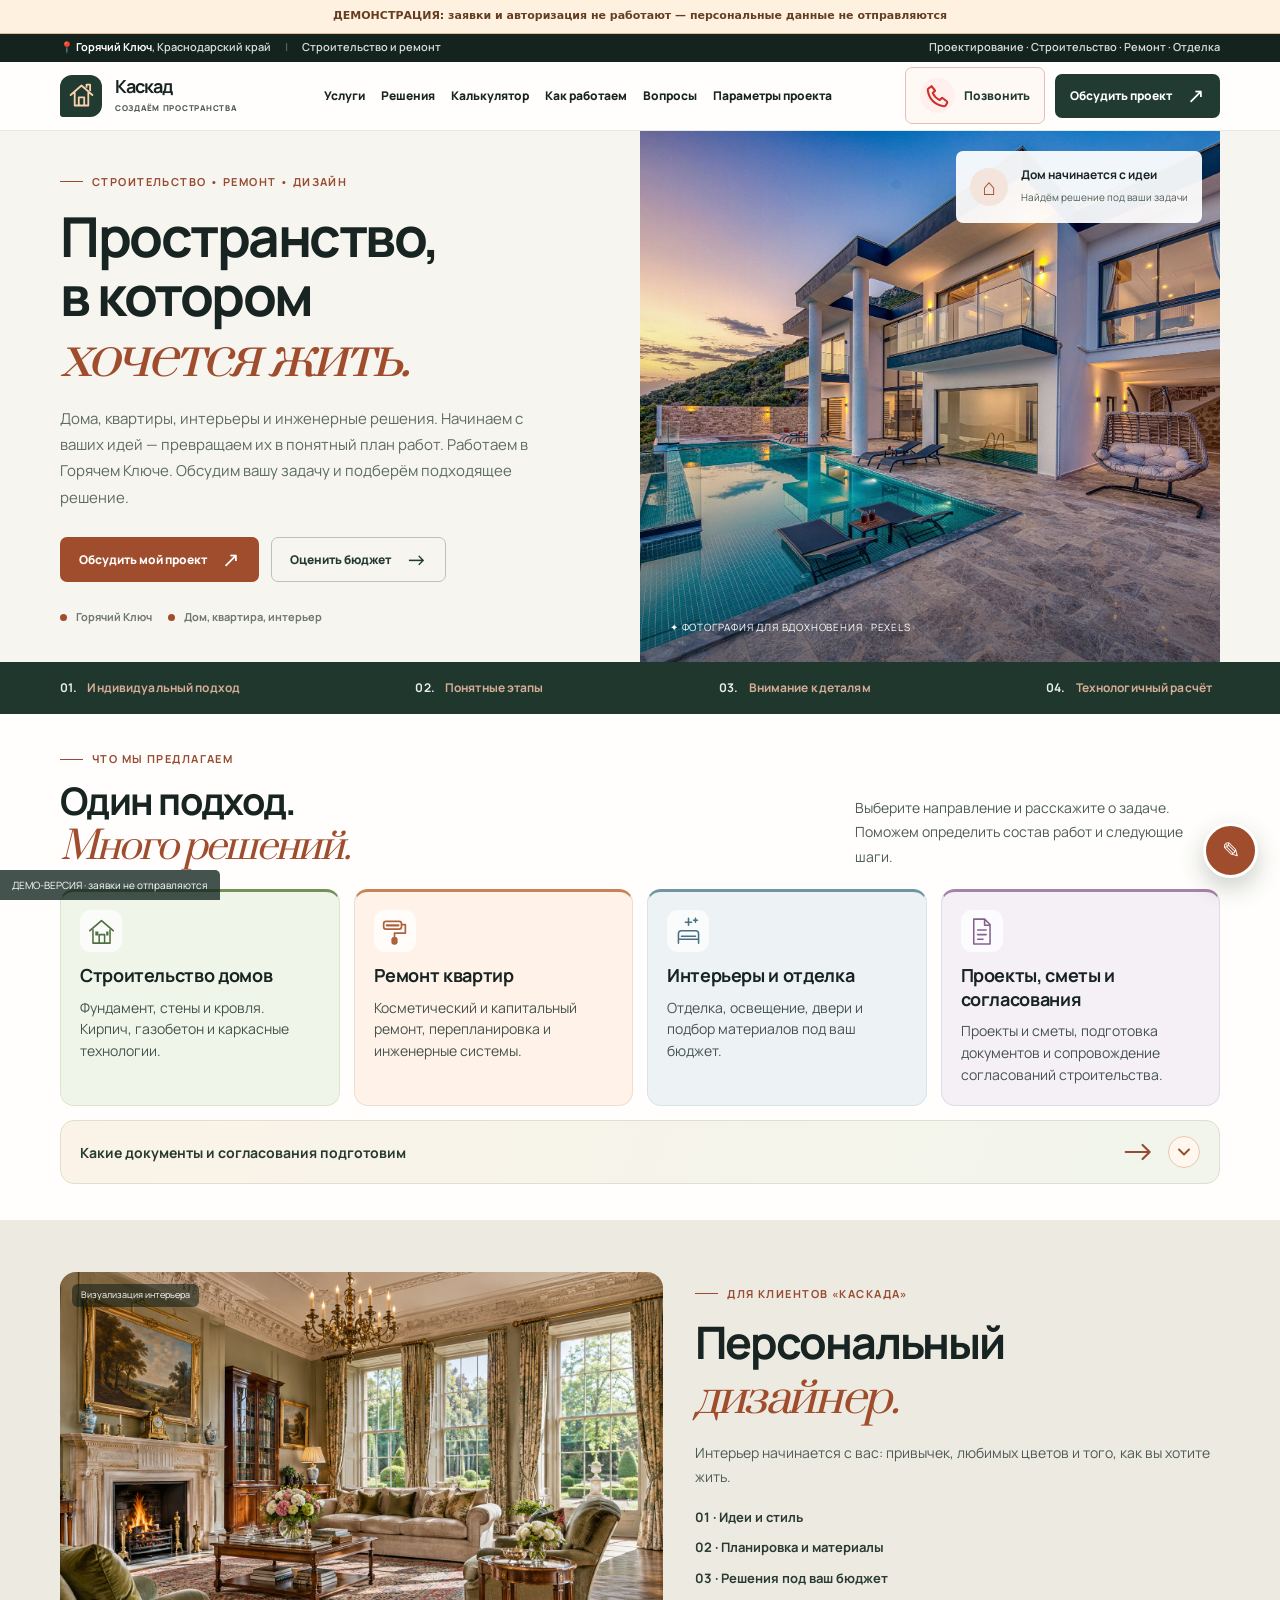
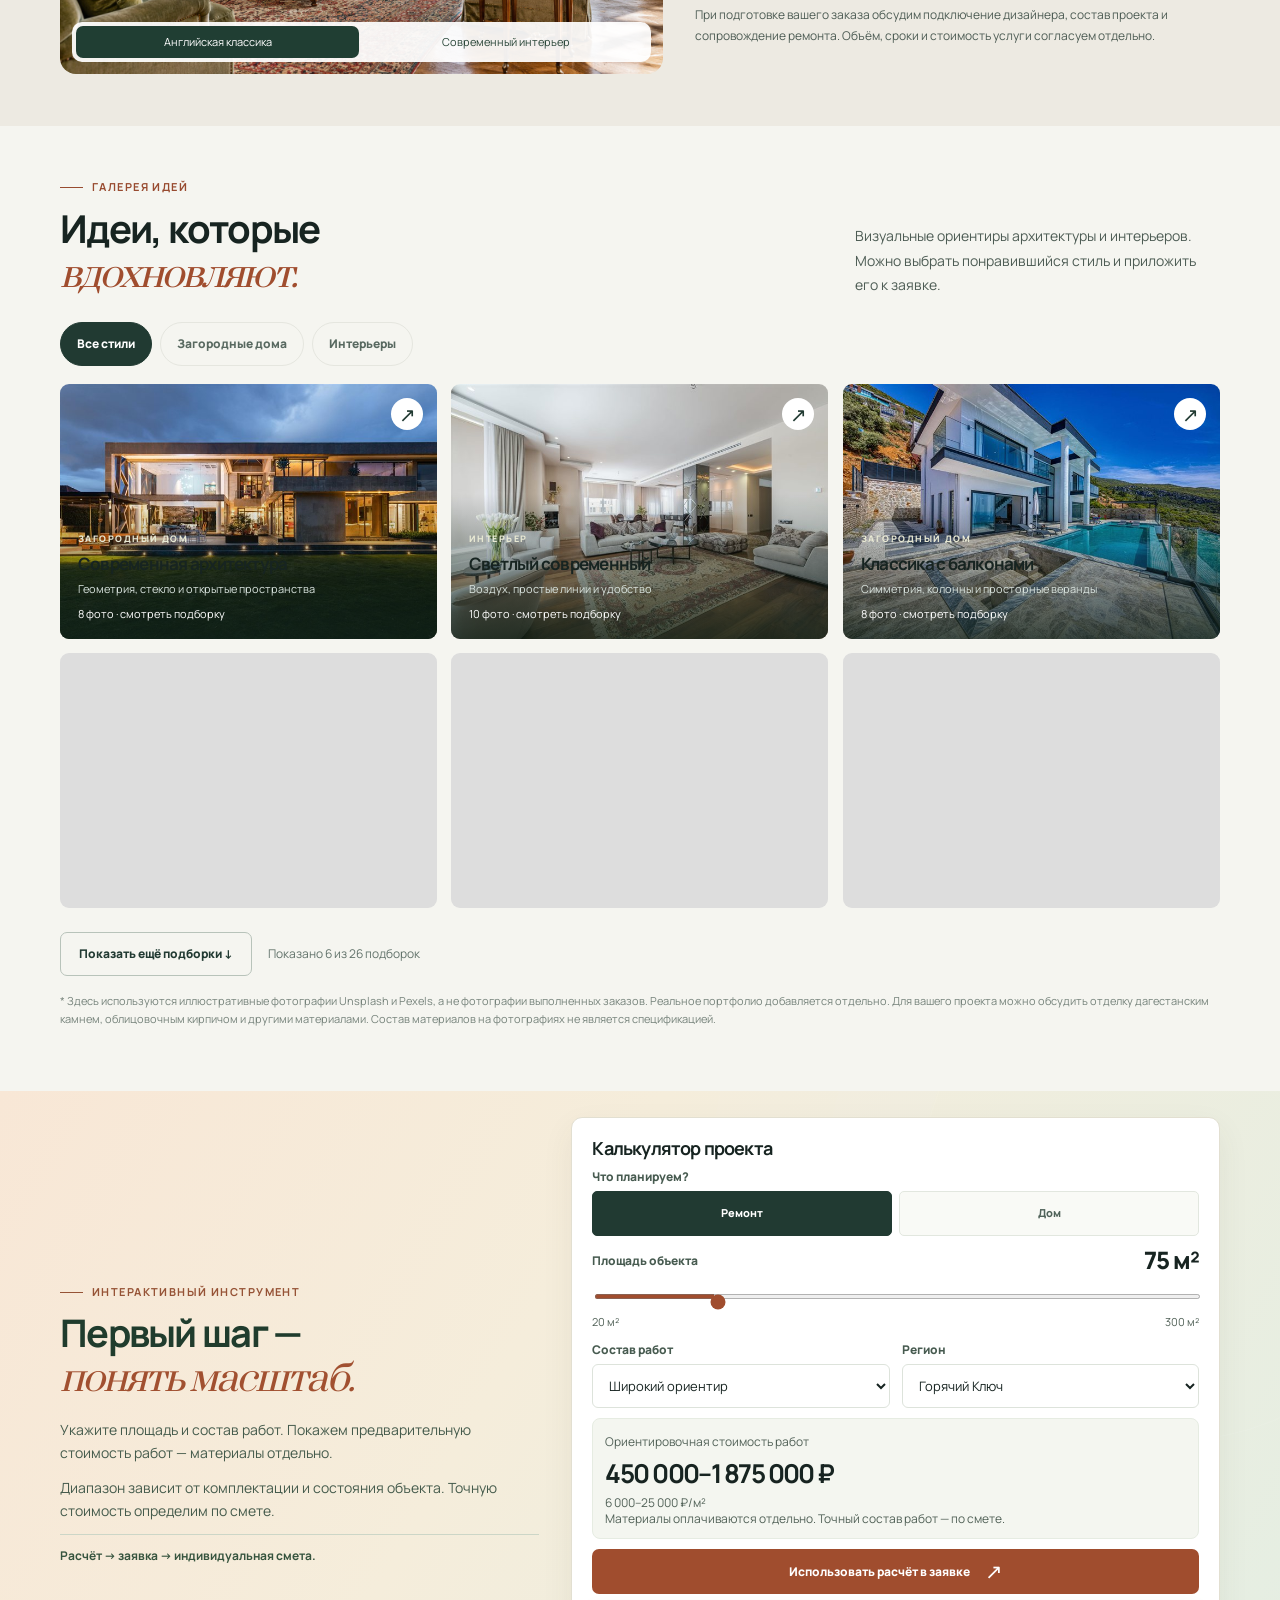
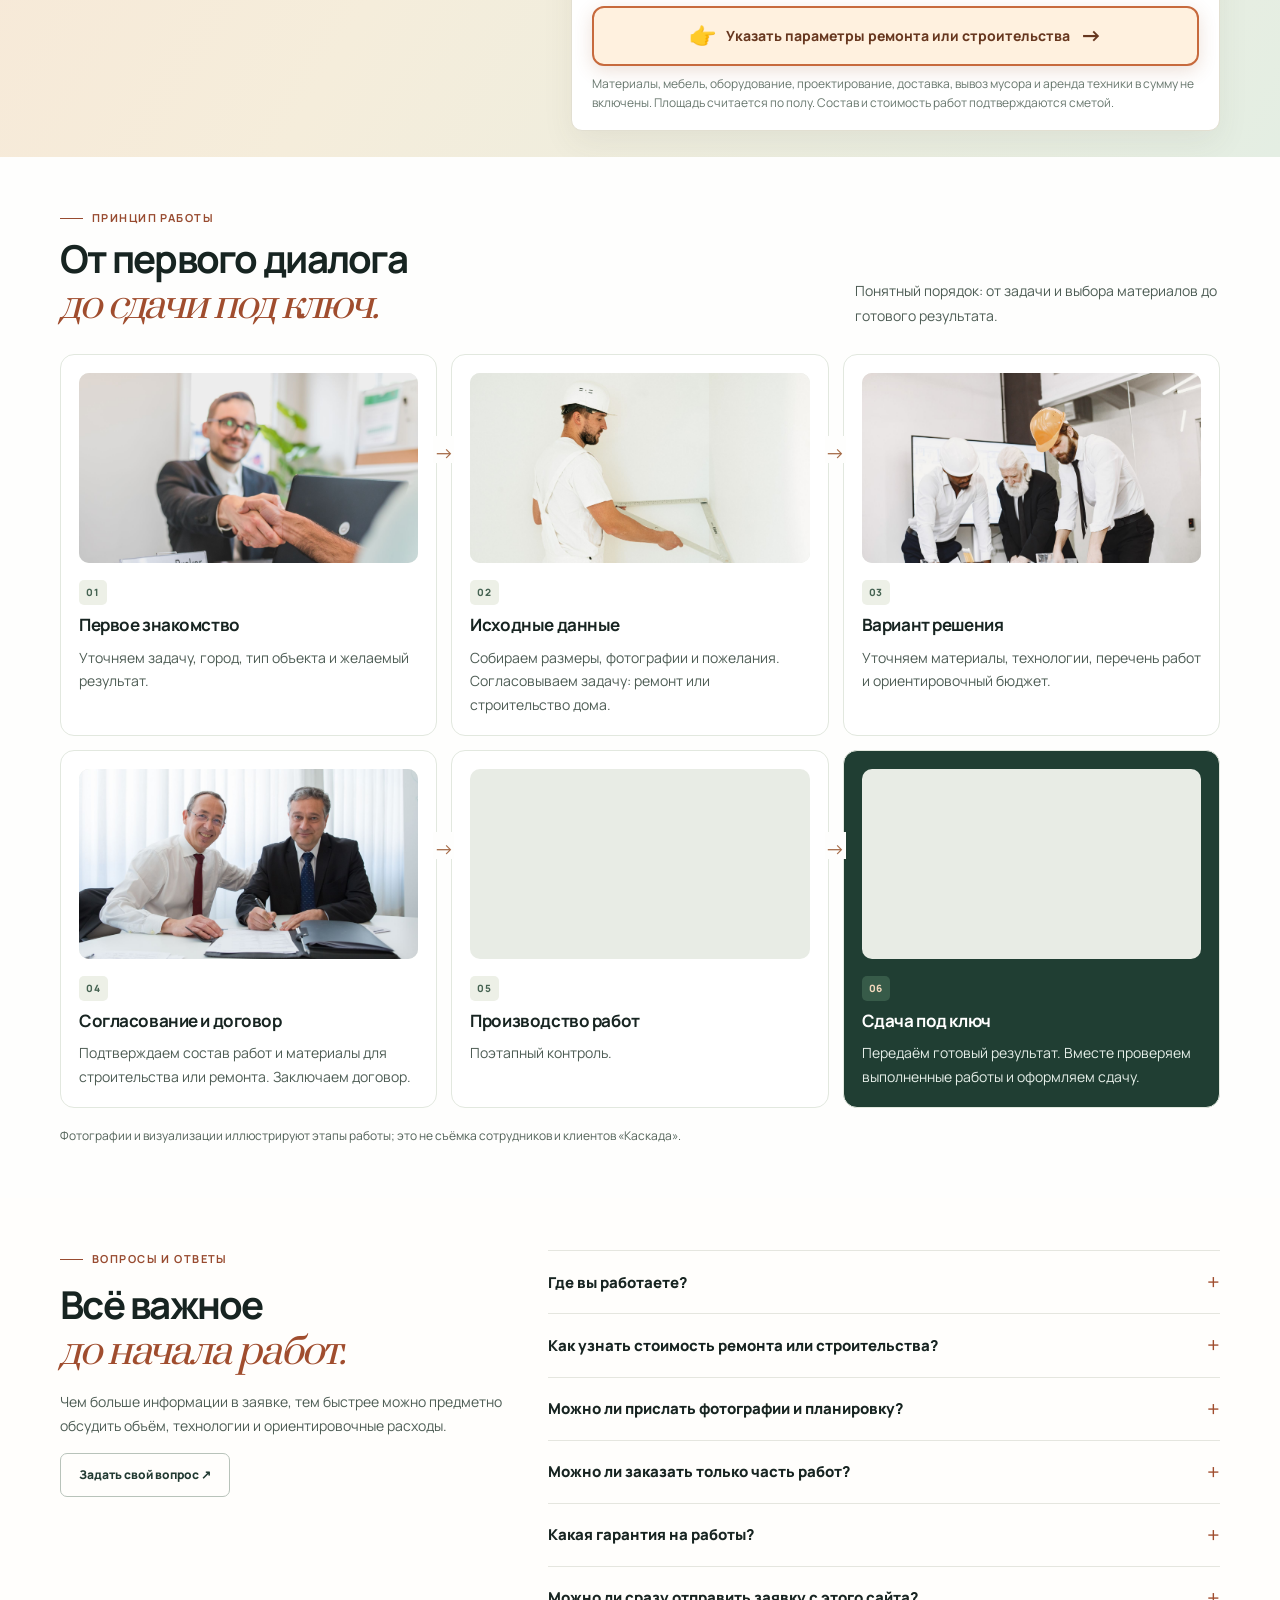
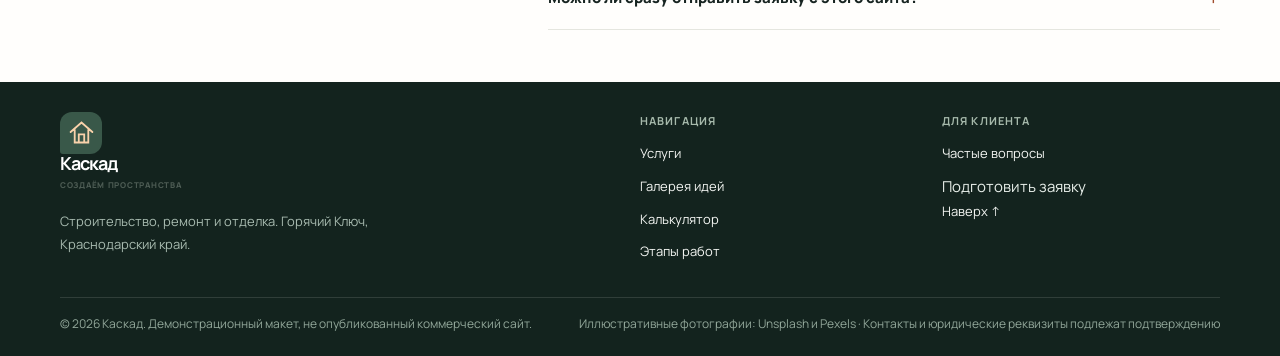
==== index.html @ 08689318 "Create read-only Kaskad mobile preview with original images" ====
<!doctype html>
<html lang="ru">
<head>
  <meta charset="UTF-8">
  <meta name="viewport" content="width=device-width,initial-scale=1,viewport-fit=cover">
  <meta name="theme-color" content="#14201e">
  <meta name="description" content="Каскад — строительство домов, ремонт и отделка. Горячий Ключ, Краснодарский край. Обсудите строительство дома, ремонт квартиры или отделку.">
  <title>Каскад — пространство, в котором хочется жить</title>
  <link rel="preconnect" href="https://fonts.googleapis.com">
  <link rel="preconnect" href="https://fonts.gstatic.com" crossorigin>
  <link media="print" onload="this.media='all'" href="https://fonts.googleapis.com/css2?family=Manrope:wght@400;500;600;700;800&family=Prata&display=swap" rel="stylesheet">
  <style>
  :root{--ink:#172421;--forest:#213a32;--forest2:#152b25;--terra:#cf7851;--terra2:#a9583a;--cream:#f7f5f0;--paper:#fffefc;--muted:#6d7772;--border:#e5e6df;--shadow:0 20px 60px rgba(13,34,27,.09)}
  *,*::before,*::after{box-sizing:border-box}
  html{scroll-behavior:smooth}
  body{margin:0;color:var(--ink);font-family:Manrope,Arial,sans-serif;background:var(--paper);-webkit-font-smoothing:antialiased}
  img{max-width:100%;display:block}a{color:inherit;text-decoration:none}
  button,input,textarea,select{font:inherit}button{cursor:pointer}
  button:focus-visible,a:focus-visible,input:focus-visible,select:focus-visible,textarea:focus-visible{outline:3px solid #e6a27a;outline-offset:3px}
  .container{width:min(1200px,calc(100% - 48px));margin-inline:auto}
  .eyebrow{display:flex;align-items:center;gap:9px;color:var(--terra2);font-size:11px;font-weight:800;letter-spacing:.19em;text-transform:uppercase}
  .eyebrow::before{content:"";width:23px;height:1px;background:currentColor}
  h1,h2,h3,p{margin-top:0}h1,h2,h3{letter-spacing:-.045em}
  h1{font-size:clamp(44px,5.4vw,77px);line-height:1.08;font-weight:700}
  h2{font-size:clamp(34px,3.8vw,54px);line-height:1.16;font-weight:700}
  .serif{font-family:Prata,Georgia,serif;font-weight:400;font-style:italic;color:var(--terra);letter-spacing:-.055em}
  .section{padding:104px 0;scroll-margin-top:88px}.section-head{display:flex;justify-content:space-between;align-items:end;gap:30px;margin-bottom:42px}.section-head h2{max-width:720px;margin:15px 0 0}.section-head p{max-width:365px;color:var(--muted);font-size:14px;line-height:1.85;margin:0}
  .btn{min-height:52px;display:inline-flex;justify-content:center;align-items:center;gap:15px;padding:14px 24px;border-radius:7px;border:1px solid transparent;font-size:13px;font-weight:800;transition:transform .2s,background .2s,box-shadow .2s;white-space:nowrap}
  .btn:hover{transform:translateY(-2px);box-shadow:0 11px 28px #17242118}
  .btn-dark{background:var(--forest);color:white}.btn-dark:hover{background:#305647}
  .btn-light{background:white;color:var(--ink)}.btn-outline{border-color:#b8c3ba;background:transparent;color:var(--forest)}.btn-terra{background:var(--terra);color:#fff}.btn-terra:hover{background:var(--terra2)}
  .btn-arrow{font-size:21px;font-weight:500;line-height:1}
  .topbar{height:36px;background:#14231e;color:#d7ded9;font-size:11px;font-weight:600;display:flex;align-items:center}
  .topbar-inner{display:flex;align-items:center;justify-content:space-between;gap:8px}.topbar b{color:#fff}.topbar .sep{opacity:.35;padding:0 12px}
  .header{position:sticky;top:0;z-index:60;background:rgba(255,254,252,.96);backdrop-filter:blur(18px);border-bottom:1px solid #e8e9e3}
  .nav{height:83px;display:flex;align-items:center;justify-content:space-between;gap:24px}
  .brand{display:flex;align-items:center;gap:13px;min-width:225px}.brand-symbol{width:42px;height:42px;background:var(--forest);border-radius:12px 12px 12px 3px;color:#f9d2ab;display:grid;place-items:center}
  .brand-symbol svg{width:29px;height:29px}.brand b{font-size:18px;letter-spacing:-.06em;display:block;line-height:1}.brand small{display:block;margin-top:6px;color:var(--muted);letter-spacing:.09em;text-transform:uppercase;font-size:8px;font-weight:800}
  .navlinks{display:flex;align-items:center;gap:28px;font-size:12px;font-weight:800}.navlinks a{transition:color .2s}.navlinks a:hover{color:var(--terra)}
  .nav-right{display:flex;gap:10px;align-items:center}.nav-right .btn{min-height:44px;padding:12px 17px}.mobile-toggle{display:none;width:44px;height:44px;border:1px solid var(--border);background:#fff;border-radius:7px;font-size:22px}
  .mobile-menu{display:none;position:absolute;top:100%;left:0;right:0;background:#fff;padding:14px 24px 22px;border-bottom:1px solid var(--border);box-shadow:0 20px 25px #12291d12}.mobile-menu.open{display:grid;gap:0}.mobile-menu a{padding:14px 0;border-bottom:1px solid var(--border);font-weight:700}
  .hero{background:var(--cream);position:relative;overflow:hidden}.hero-inner{display:grid;grid-template-columns:51% 49%;min-height:665px}
  .hero-copy{padding:94px 60px 60px 0;display:flex;flex-direction:column;justify-content:center;position:relative;z-index:1}
  .hero h1{margin:23px 0 25px}.hero p{color:#5c6b63;line-height:1.9;font-size:15px;max-width:490px}.hero-actions{display:flex;gap:12px;margin-top:23px;flex-wrap:wrap}
  .hero-notes{display:flex;align-items:center;gap:21px;margin-top:60px;color:#6e7771;font-size:11px;font-weight:700}.hero-notes span{display:flex;align-items:center;gap:9px}.hero-notes .dot{display:inline-block;background:var(--terra);width:7px;height:7px;border-radius:50%}
  .hero-media{position:relative;min-width:0;margin-right:calc((1200px - min(1200px, 100vw - 48px))/(-2));overflow:hidden}
  .hero-media::after{content:"";position:absolute;inset:0;background:linear-gradient(90deg,rgba(16,33,25,.04),transparent 28%),linear-gradient(0deg,rgba(10,25,20,.38),transparent 40%);pointer-events:none}
  .hero-media img{width:100%;height:100%;object-fit:cover;object-position:center}
  .hero-caption{position:absolute;bottom:27px;left:30px;z-index:2;color:#fff;font-size:10px;letter-spacing:.08em;text-transform:uppercase;display:flex;align-items:center;gap:10px}
  .hero-badge{position:absolute;top:34px;right:30px;z-index:3;background:rgba(255,255,255,.93);padding:19px 21px;border-radius:7px;display:flex;align-items:center;gap:13px;box-shadow:var(--shadow)}
  .hero-badge .icon{width:38px;height:38px;border-radius:50%;background:#f3e5db;display:grid;place-items:center;color:var(--terra);font-size:23px}.hero-badge strong{display:block;font-size:12px}.hero-badge span{font-size:10px;color:var(--muted)}
  .ribbon{background:#20372e;color:#fff}.ribbon .container{display:flex;align-items:center;justify-content:space-between;gap:15px;min-height:81px}.ribbon span{font-size:12px;letter-spacing:.01em;font-weight:700;color:#e8eee8}.ribbon em{color:#d6ad96;font-style:normal;padding:0 18px}
  .services{background:var(--paper)}.filterbar{display:flex;gap:8px;flex-wrap:wrap;margin-bottom:25px}.filter{padding:10px 19px;border:1px solid var(--border);background:transparent;color:#586960;border-radius:50px;font-size:12px;font-weight:800}.filter.active,.filter:hover{background:var(--forest);color:white;border-color:var(--forest)}
  .services-grid{display:grid;grid-template-columns:repeat(3,1fr);gap:17px}.service{padding:28px;background:#f8f8f5;border:1px solid #edf0e9;border-radius:10px;min-height:256px;display:flex;flex-direction:column;transition:background .2s,transform .2s,border-color .2s}
  .service:hover{background:#f0f5ee;border-color:#d7dfd3;transform:translateY(-3px)}.service-icon{font-size:30px;margin-bottom:33px}.service h3{font-size:19px;margin-bottom:11px}.service p{font-size:12px;line-height:1.85;color:#64716a;flex:1;margin:0 0 18px}.service button{align-self:start;background:none;border:none;padding:0;color:var(--terra2);font-size:12px;font-weight:800}.service.hidden{display:none}
  .numbers{display:grid;grid-template-columns:repeat(3,1fr);gap:0;border-top:1px solid var(--border);border-bottom:1px solid var(--border);margin-top:42px}.number{padding:27px 30px;border-right:1px solid var(--border)}.number:first-child{padding-left:0}.number:last-child{border:0}.number b{display:block;font-size:18px;letter-spacing:-.04em;margin-bottom:8px}.number span{font-size:11px;color:var(--muted);line-height:1.6}
  .portfolio{background:#f5f5f0}.portfolio-grid{display:grid;grid-template-columns:1.15fr 1fr 1fr;gap:18px}.project{position:relative;height:325px;overflow:hidden;border-radius:9px;background:#ddd;isolation:isolate;cursor:pointer;border:0;padding:0;text-align:left;color:#fff}.project:first-child{grid-row:span 2;height:auto}.project img{width:100%;height:100%;object-fit:cover;transition:transform .55s}.project:hover img{transform:scale(1.07)}.project::after{content:"";inset:0;position:absolute;background:linear-gradient(0deg,#11231acb,transparent 57%);z-index:1;pointer-events:none}.project-info{position:absolute;bottom:21px;left:23px;right:23px;z-index:2}.project-tag{font-size:9px;text-transform:uppercase;letter-spacing:.16em;color:#e8e9d4;font-weight:800}.project h3{font-size:18px;margin:8px 0 4px}.project p{margin:0;font-size:11px;color:#dae4df}.project-arrow{position:absolute;top:18px;right:18px;z-index:2;width:35px;height:35px;background:#fff;border-radius:50%;color:var(--forest);display:grid;place-items:center;font-size:20px}.portfolio-note{margin-top:23px;color:#76837b;font-size:11px}
  .calculator{background:var(--forest2);color:white;overflow:hidden;position:relative}.calculator::before{content:"";position:absolute;width:510px;height:510px;border:1px solid #ffffff13;border-radius:50%;right:-150px;top:-160px;box-shadow:0 0 0 95px #ffffff04,0 0 0 210px #ffffff04}
  .calculator-grid{display:grid;grid-template-columns:.84fr 1.16fr;gap:70px;position:relative}.calculator h2{margin:17px 0 22px}.calculator .serif{color:#e4ac8c}.calculator-intro{font-size:14px;line-height:1.95;color:#c1d0c7}.calculator-tips{margin-top:35px;border-top:1px solid #ffffff25;padding-top:28px;font-size:12px;color:#bfccc4;line-height:2}.calculator-tips strong{color:white}
  .calc-panel{background:white;color:var(--ink);padding:34px;border-radius:11px;box-shadow:0 25px 65px #0002}.calc-top{display:flex;justify-content:space-between;align-items:center;margin-bottom:25px}.calc-top h3{margin:0;font-size:21px}.tiny{font-size:10px;color:var(--muted)}.field-title{display:block;font-weight:800;font-size:11px;color:#475b50;margin-bottom:10px}.segment{display:grid;grid-template-columns:repeat(3,1fr);gap:7px;margin-bottom:23px}.segment button{min-height:45px;border:1px solid #e2e7df;border-radius:5px;background:#f9faf6;color:#50635a;font-size:11px;font-weight:800}.segment button.active{border-color:var(--forest);background:var(--forest);color:white}
  .range-row{display:flex;justify-content:space-between;align-items:end;margin-bottom:12px}.area-number{font-size:25px;font-weight:800;letter-spacing:-.04em}input[type=range]{width:100%;accent-color:var(--terra);cursor:pointer}input[type=range]::-webkit-slider-runnable-track{height:5px}
  .scale-row{display:flex;justify-content:space-between;color:#9aa39d;font-size:10px;margin-top:6px}
  .form-line{display:grid;grid-template-columns:1fr 1fr;gap:15px;margin:20px 0}.input{width:100%;padding:13px 14px;background:#fff;border:1px solid #dde3db;border-radius:6px;outline:none;color:var(--ink);font-size:12px;min-height:48px}.input:focus{border-color:var(--terra)}
  .calc-result{background:#f4f6f0;border:1px solid #e6ece2;padding:23px;border-radius:8px;margin:20px 0 13px}.calc-result span{color:#607368;font-size:11px}.calc-result strong{display:block;font-size:clamp(21px,2.5vw,30px);margin:7px 0;letter-spacing:-.06em}.calc-result small{font-size:10px;color:#8b978f}.calc-panel .btn{width:100%}
  .calc-disclaimer{color:#8e9a93;line-height:1.65;font-size:10px;margin:12px 0 0}
  .process{background:#fefefd}.steps{display:grid;grid-template-columns:repeat(4,1fr);gap:18px;margin-top:50px}.step{position:relative;padding:27px 23px;background:#f7f8f4;border-top:3px solid #cf7851}.step .idx{font-family:Prata,Georgia,serif;color:#adbbad;font-size:37px}.step h3{font-size:16px;margin:22px 0 13px}.step p{font-size:12px;color:var(--muted);line-height:1.85}.step::after{content:"→";position:absolute;right:18px;top:30px;color:#aeb8ad;font-size:24px}.step:last-child::after{display:none}
  .geography{background:#eaf0e9}.geography-grid{display:grid;grid-template-columns:1fr 1fr;align-items:center;gap:55px}.geography h2{margin:17px 0}.geography p{line-height:1.9;color:#5c6e63;font-size:14px}.geo-feature{margin-top:25px;display:grid;gap:13px}.geo-feature span{display:flex;align-items:center;gap:11px;font-weight:700;font-size:12px}.geo-feature span::before{content:"✓";background:var(--forest);border-radius:50%;width:24px;height:24px;display:grid;place-items:center;color:white;font-size:12px}
  .geo-card{background:#fff;border-radius:12px;padding:35px;box-shadow:0 25px 55px #1a352515}.geo-card .overline{font-size:10px;letter-spacing:.15em;color:var(--terra2);font-weight:800;text-transform:uppercase}.geo-map{height:245px;display:flex;align-items:center;justify-content:center;position:relative;overflow:hidden;background:linear-gradient(130deg,#fafaf6,#f0f3ed);border-radius:8px;margin:22px 0}.geo-map svg{width:90%;height:88%;color:#d1ded2}.geo-map .loc{position:absolute;left:22%;top:57%;background:var(--forest);color:white;border-radius:100px;padding:7px 12px;font-size:10px;font-weight:800;box-shadow:0 7px 15px #0002}.geo-card p{font-size:11px;margin:0;color:#7b8880}
  .faq-grid{display:grid;grid-template-columns:.75fr 1.25fr;gap:80px}.faq h2{margin:15px 0}.faq-intro p{line-height:1.9;font-size:13px;color:var(--muted)}.faqs details{border-bottom:1px solid var(--border);padding:18px 0}.faqs details:first-child{border-top:1px solid var(--border)}.faqs summary{font-weight:800;font-size:14px;list-style:none;cursor:pointer;display:flex;justify-content:space-between;align-items:center;gap:15px}.faqs summary::-webkit-details-marker{display:none}.faqs summary::after{content:"+";font-size:22px;color:var(--terra);font-weight:400}.faqs details[open] summary::after{content:"−"}.faqs details p{font-size:12px;line-height:1.9;color:var(--muted);margin:15px 30px 0 0}
  .contact{background:var(--forest);color:white;position:relative;overflow:hidden}.contact::after{content:"";position:absolute;right:-90px;bottom:-180px;border:1px solid #ffffff18;border-radius:50%;width:530px;height:530px;box-shadow:0 0 0 85px #ffffff07,0 0 0 185px #ffffff04;pointer-events:none}.contact-wrap{display:grid;grid-template-columns:1fr 1fr;gap:70px;align-items:center;position:relative;z-index:1}.contact h2{margin:18px 0 22px}.contact .serif{color:#e4ac8c}.contact p{max-width:460px;color:#bbcec3;line-height:1.9;font-size:14px}.contact-labels{display:flex;flex-wrap:wrap;gap:9px;margin-top:26px}.contact-labels span{border:1px solid #ffffff35;border-radius:40px;padding:9px 13px;font-size:11px;color:#e4ede6}
  .lead-form{background:#fff;color:var(--ink);padding:35px;border-radius:11px;box-shadow:0 25px 70px #0002}.lead-form h3{font-size:23px;margin:0 0 8px}.lead-form>p{font-size:11px;color:var(--muted);margin-bottom:20px}.lead-form .field-title{margin-top:14px}.lead-form textarea{resize:vertical;min-height:80px}.consent{display:flex;align-items:start;gap:9px;color:#7a8880;font-size:10px;line-height:1.6;margin:14px 0}.consent input{margin-top:2px;accent-color:var(--forest)}.lead-form .btn{width:100%}.lead-form .form-note{font-size:10px;color:#89948e;line-height:1.7;margin:13px 0 0}
  .footer{background:#13231e;color:#e7eee9;padding:48px 0 26px}.footer-upper{display:grid;grid-template-columns:2fr 1fr 1fr;gap:30px;align-items:start;margin-bottom:65px}.footer .brand-symbol{background:#395849}.footer .brand b{color:#fff}.footer p{max-width:365px;color:#a8bbb0;font-size:11px;line-height:1.9;margin-top:18px}.footer h4{font-size:11px;color:#a6b9ab;text-transform:uppercase;letter-spacing:.1em;margin:0 0 18px}.footer a{display:block;font-size:12px;margin:0 0 14px;color:#f4f6f3}.footer-bottom{border-top:1px solid #ffffff1f;padding-top:24px;display:flex;justify-content:space-between;gap:20px;font-size:10px;color:#92a79a}
  .modal{position:fixed;inset:0;background:#0e2018b9;z-index:110;display:none;place-items:center;padding:20px;backdrop-filter:blur(4px)}.modal.open{display:grid}.modal-dialog{width:min(560px,100%);max-height:min(92vh,900px);overflow:auto;background:white;border-radius:14px;box-shadow:0 30px 90px #0004;padding:28px;position:relative}.modal-close{position:absolute;right:20px;top:16px;background:#f1f3ee;border:0;border-radius:50%;width:36px;height:36px;font-size:21px}.modal h3{font-size:25px;margin:12px 40px 17px 0}.modal .lead-form{box-shadow:none;padding:0}.modal .lead-form>h3,.modal .lead-form>p{display:none}
  .image-dialog{width:min(900px,100%);max-height:90vh;padding:15px}.image-dialog img{border-radius:9px;width:100%;max-height:66vh;object-fit:cover}.image-dialog h3{margin:15px 6px 5px}.image-dialog p{margin:0 6px 10px;color:var(--muted);font-size:12px}
  .toast{position:fixed;right:22px;bottom:24px;max-width:min(450px,calc(100% - 44px));background:var(--forest);color:white;font-size:12px;padding:17px 21px;border-radius:9px;box-shadow:var(--shadow);z-index:140;transform:translateY(120px);opacity:0;transition:.25s;line-height:1.65}.toast.show{transform:translateY(0);opacity:1}
  .floating{position:fixed;right:22px;bottom:22px;z-index:65;width:55px;height:55px;border-radius:50%;background:var(--terra);color:#fff;border:3px solid #fff;box-shadow:0 10px 25px #1c321f39;font-size:22px;display:grid;place-items:center}.floating:hover{transform:scale(1.06)}
  .preview-banner{position:fixed;left:0;bottom:0;z-index:66;font-size:10px;color:#fff;background:#152820cb;padding:7px 12px;border-top-right-radius:5px;pointer-events:none}
  .hidden{display:none!important}
  @media(max-width:1100px){.navlinks{gap:17px}.hero-copy{padding-right:30px}.hero h1{font-size:58px}.calculator-grid{gap:37px}.portfolio-grid{grid-template-columns:1fr 1fr}.project:first-child{grid-row:auto;height:325px}.footer-upper{grid-template-columns:1.6fr 1fr 1fr}}
  @media(max-width:820px){.topbar{height:auto;min-height:34px}.topbar-inner{justify-content:center;text-align:center}.topbar-inner>span:last-child{display:none}.nav{height:71px}.navlinks{display:none}.nav-right .btn-dark{display:none}.nav-right [data-kaskad-call]{display:inline-flex;min-height:40px;padding:9px 11px;font-size:11px}.mobile-toggle{display:block}.brand{min-width:0}.hero-inner{grid-template-columns:1fr;min-height:0}.hero-copy{padding:65px 0 55px}.hero h1{font-size:clamp(41px,8vw,67px)}.hero-media{height:410px;margin:0 calc((100vw - 100%)/-2)}.hero-notes{margin-top:35px}.ribbon .container{flex-wrap:wrap;justify-content:center;padding-block:22px}.ribbon span{font-size:11px}.services-grid{grid-template-columns:repeat(2,1fr)}.calculator-grid,.geography-grid,.faq-grid,.contact-wrap{grid-template-columns:1fr;gap:35px}.section{padding:76px 0}.section-head{display:block}.section-head p{margin-top:20px}.steps{grid-template-columns:repeat(2,1fr)}.footer-upper{grid-template-columns:1fr 1fr}.footer-upper>div:first-child{grid-column:span 2}.geo-map{height:200px}}
  @media(max-width:550px){.container{width:min(100% - 32px,1200px)}.topbar{font-size:9px}.brand b{font-size:16px}.brand small{font-size:7px}.brand-symbol{width:38px;height:38px}.hero-copy{padding:52px 0 43px}.hero h1{font-size:43px}.hero p{font-size:13px}.hero-notes{display:block;font-size:10px}.hero-notes span{margin:10px 0}.hero-media{height:315px}.hero-badge{right:13px;top:13px;padding:12px}.hero-badge .icon{display:none}.hero-caption{left:18px;bottom:15px}.ribbon span{font-size:10px}.ribbon em{padding:0 4px}.section{padding:60px 0}.section-head{margin-bottom:26px}.section-head h2{font-size:34px}.section-head p{font-size:12px}.services-grid,.portfolio-grid,.steps{grid-template-columns:1fr}.service{min-height:200px;padding:25px}.service-icon{margin-bottom:19px}.project,.project:first-child{height:310px}.numbers{grid-template-columns:1fr}.number{padding:19px 0;border-right:0;border-bottom:1px solid var(--border)}.number:last-child{border:0}.calculator-grid{gap:20px}.calc-panel,.lead-form{padding:23px}.form-line{grid-template-columns:1fr;gap:0}.segment button{font-size:10px;padding:7px 3px}.contact-wrap{gap:25px}.geo-card{padding:23px}.footer-upper{grid-template-columns:1fr;gap:24px}.footer-upper>div:first-child{grid-column:auto}.footer-bottom{display:block;line-height:1.8}.floating{bottom:35px}.preview-banner{max-width:68%;line-height:1.3}}
  @media(prefers-reduced-motion:reduce){*,*::before,*::after{scroll-behavior:auto!important;transition:none!important;animation:none!important}}
  .portfolio-grid{grid-template-columns:repeat(3,minmax(0,1fr))}.project:first-child{grid-row:auto;height:325px}.project{content-visibility:auto;contain-intrinsic-size:300px 325px}.project h3{line-height:1.3}
@media(max-width:820px){.portfolio-grid{grid-template-columns:repeat(2,minmax(0,1fr))}}
@media(max-width:550px){.portfolio-grid{grid-template-columns:1fr}.project,.project:first-child{height:320px}}
.price-basis{padding:16px;margin:0 0 22px;background:#fff1df;border:2px solid #c87b50;border-radius:9px;color:#513323}.price-basis b{font-size:18px;line-height:1.4;display:block}.price-basis span{display:block;margin-top:6px;font-size:12px;line-height:1.6}.designer{background:#edeae2}.designer-wrap{display:grid;grid-template-columns:1fr 1fr;gap:64px;align-items:center}.designer-wrap>img{width:100%;height:510px;object-fit:cover;border-radius:14px}.designer-copy>p{font-size:16px;line-height:1.8;color:#58675e}.designer-points{display:grid;gap:12px;margin:24px 0;font-size:14px;font-weight:700}.designer-note{font-size:13px!important}.steps{grid-template-columns:repeat(5,minmax(0,1fr))}
@media(max-width:1000px){.steps{grid-template-columns:repeat(3,minmax(0,1fr))}.designer-wrap{gap:32px}}
@media(max-width:700px){.designer-wrap{grid-template-columns:1fr}.designer-wrap>img{height:320px}.steps{grid-template-columns:1fr 1fr}.price-basis b{font-size:16px}}
@media(max-width:420px){.steps{grid-template-columns:1fr}}
.steps{grid-template-columns:repeat(3,minmax(0,1fr));gap:20px}.step{background:#fff;border:1px solid #e2e8df;border-radius:14px;padding:26px;position:relative}.step-art{display:flex;width:62px;height:62px;align-items:center;justify-content:center;margin-bottom:24px;border-radius:18px;background:#e9eee4;color:#244738}.step-art svg{width:34px;height:34px}.step:nth-child(2n) .step-art{background:#f4e8da;color:#9f623d}.step:last-child{background:#203e33;color:white}.step:last-child p{color:#e0e9e1}.step:last-child .idx{color:#e5bea0}.step:last-child .step-art{background:#cf9b6e;color:#1e352a}.step .idx{position:absolute;right:24px;top:30px;font-size:15px;letter-spacing:.1em}
@media(max-width:760px){.steps{grid-template-columns:repeat(2,minmax(0,1fr))}}
@media(max-width:480px){.steps{grid-template-columns:1fr}.step{padding:24px}.step-art{margin-bottom:18px}}
.designer-wrap{grid-template-columns:repeat(2,minmax(0,1fr))}.designer-wrap>*{min-width:0}.designer-copy h2{font-size:clamp(32px,4vw,58px);overflow-wrap:anywhere}.designer-wrap>img{max-width:100%}
@media(max-width:700px){.designer-wrap{grid-template-columns:minmax(0,1fr)}.designer-copy h2{font-size:36px}}

/* Compact responsive layout */
.container{width:min(1160px,calc(100% - 48px))}.section{padding:52px 0;scroll-margin-top:76px}.section-head{margin-bottom:24px;gap:24px}.section-head h2{margin-top:10px;font-size:clamp(29px,3vw,42px)}.section-head p{line-height:1.65;font-size:13px}
h2{font-size:clamp(30px,3vw,42px)}.eyebrow{font-size:10px;letter-spacing:.15em}.topbar{height:28px}.nav{height:68px;gap:16px}.brand{min-width:190px}.navlinks{gap:20px}.nav-right .btn{min-height:44px;padding:10px 14px}.btn{min-height:44px;padding:11px 18px;font-size:12px}
.hero-inner{min-height:480px;grid-template-columns:1fr 1fr}.hero-copy{padding:42px 32px 36px 0}.hero h1{font-size:clamp(40px,4.3vw,62px);margin:16px 0 18px}.hero p{font-size:14px;line-height:1.7;margin-bottom:8px}.hero-actions{margin-top:18px}.hero-notes{margin-top:26px;gap:16px}.hero-media{margin-right:0}.hero-badge{padding:14px;right:18px;top:20px}.ribbon .container{min-height:52px}.ribbon em{padding:0 8px}
.services-grid{gap:14px}.service{min-height:210px;padding:22px}.service-icon{font-size:25px;margin-bottom:16px}.service h3{font-size:19px;margin-bottom:8px}.service p{line-height:1.65;margin-bottom:16px}.service button{min-height:36px}
.designer-wrap{gap:36px}.designer-wrap>img{height:340px}.designer-copy h2{font-size:clamp(30px,3.5vw,45px);line-height:1.2;margin:12px 0 14px}.designer-copy>p{font-size:14px;line-height:1.65;margin-bottom:16px}.designer-points{gap:8px;margin:14px 0;font-size:12px}.designer-note{font-size:12px!important}
.portfolio-grid{gap:14px}.project,.project:first-child{height:255px;contain-intrinsic-size:250px 255px}.project-info{bottom:16px;left:18px;right:16px}.project h3{font-size:17px;margin:6px 0}.project p{font-size:11px;line-height:1.5}.project-arrow{width:32px;height:32px;top:14px;right:14px}.filterbar{margin-bottom:18px}.filter{min-height:44px;padding:10px 16px}.portfolio-note{line-height:1.65;margin-top:16px}
.calculator-grid{gap:40px;align-items:center;grid-template-columns:.85fr 1.15fr}.calculator h2{margin:12px 0 18px}.calculator-intro{font-size:13px;line-height:1.75}.calculator-tips{margin-top:18px;padding-top:16px}.calc-panel{padding:24px}.calc-top{margin-bottom:16px;gap:12px}.calc-top h3{font-size:20px}.price-basis{padding:12px;margin-bottom:16px}.price-basis b{font-size:17px}.price-basis span{font-size:11px}.segment{grid-template-columns:1fr 1fr;margin-bottom:18px}.form-line{margin:15px 0}.calc-result{padding:16px;margin:15px 0 12px}.calc-result small{display:block;line-height:1.6}.calc-result strong{font-size:clamp(24px,2.3vw,30px)}.calc-disclaimer{font-size:11px;color:#68776e}
.steps{gap:14px;margin-top:26px}.step{padding:20px}.step-art{width:44px;height:44px;border-radius:12px;margin-bottom:14px}.step-art svg{width:28px;height:28px}.step .idx{top:24px;right:20px;font-size:14px}.step::after{display:none}.step h3{font-size:16px;margin:10px 0 9px}.step p{font-size:12px;line-height:1.65;margin-bottom:0}
.faq-grid{gap:40px;grid-template-columns:.8fr 1.2fr}.faq-intro p{line-height:1.65}.faqs details{padding:14px 0}.faqs summary{min-height:28px;font-size:13px}.faqs details p{line-height:1.7}
.footer{padding:30px 0 22px}.footer-upper{margin-bottom:24px;gap:24px}.footer a{margin-bottom:10px}.footer h4{margin-bottom:12px}.footer-bottom{padding-top:16px;line-height:1.7}.modal-dialog{padding:24px}.modal-close{width:40px;height:40px}.lead-form .input{font-size:14px}.consent{font-size:12px;line-height:1.65}.consent input{width:18px;height:18px;flex:0 0 18px}.form-line>*,.calculator-grid>*,.faq-grid>*,.hero-inner>*,.services-grid>*{min-width:0}.btn{max-width:100%}
@media(max-width:1050px){.navlinks{display:none}.mobile-toggle{display:block}.nav-right .btn-dark{display:none}}
@media(max-width:820px){.container{width:calc(100% - 40px)}.section{padding:40px 0}.section-head p{margin-top:12px;max-width:540px}.hero-inner{min-height:0;grid-template-columns:1fr 1fr}.hero-copy{padding:34px 22px 30px 0}.hero h1{font-size:40px}.hero p{font-size:13px}.hero-media{height:auto;margin:0}.hero-badge{display:none}.hero-notes{flex-wrap:wrap;font-size:10px;gap:10px;margin-top:18px}.ribbon .container{padding:12px 0;gap:10px}.ribbon span{font-size:10px}.services-grid{grid-template-columns:repeat(3,minmax(0,1fr))}.service{padding:18px}.service h3{font-size:17px}.designer-wrap{gap:24px}.designer-wrap>img{height:300px}.designer-copy h2{font-size:34px}.designer-points{font-size:11px}.calculator-grid{grid-template-columns:1fr 1.2fr;gap:24px}.portfolio-grid{grid-template-columns:repeat(2,minmax(0,1fr))}.project,.project:first-child{height:245px}.faq-grid{grid-template-columns:1fr;gap:20px}.footer-upper{grid-template-columns:1.4fr 1fr 1fr}.footer-upper>div:first-child{grid-column:auto}}
@media(max-width:650px){.hero-inner,.calculator-grid{grid-template-columns:minmax(0,1fr)}.hero-copy{padding:30px 0 24px}.hero h1{font-size:40px;line-height:1.1}.hero p{max-width:100%}.hero-notes{display:flex;flex-wrap:wrap}.hero-media{height:240px;margin:0}.hero-caption{bottom:14px;left:16px}.hero-caption{font-size:9px}.hero-actions{gap:10px}.ribbon{display:none}.services-grid{grid-template-columns:1fr}.service{min-height:0;padding:18px 18px 14px;display:grid;grid-template-columns:32px minmax(0,1fr);column-gap:12px}.service-icon{grid-column:1;grid-row:1 / 4;font-size:24px;margin:0}.service h3,.service p,.service button{grid-column:2}.service h3{margin:0 0 8px}.service p{font-size:12px;margin:0 0 8px}.service button{justify-self:start;font-size:12px}.designer-wrap{grid-template-columns:120px minmax(0,1fr);gap:18px;align-items:start}.designer-wrap>img{height:210px;border-radius:10px}.designer-copy h2{font-size:27px;margin:8px 0 12px;overflow-wrap:normal}.designer-copy>p{font-size:12px;line-height:1.65}.designer-points{display:none}.designer-copy .btn{white-space:normal;text-align:center;font-size:11px;padding:10px 12px}.designer .eyebrow{font-size:8px;letter-spacing:.08em;gap:6px}.designer .eyebrow::before{width:12px}.section{padding:32px 0}.section-head h2,h2{font-size:30px}.section-head{margin-bottom:20px}.calculator-grid{gap:18px}.calculator h2{margin:10px 0 14px}.calculator-intro{line-height:1.65;margin-bottom:10px}.calculator-tips{display:none}.calc-panel{padding:18px}.calc-top h3{font-size:18px}.price-basis b{font-size:15px}.form-line{grid-template-columns:1fr 1fr;gap:12px}.input{font-size:16px;padding:11px 10px}.field-title{line-height:1.5}.steps{grid-template-columns:repeat(2,minmax(0,1fr));gap:10px}.step{padding:15px}.step-art{width:38px;height:38px;margin-bottom:10px}.step .idx{right:14px;top:20px;font-size:12px}.step h3{font-size:15px;letter-spacing:-.03em;line-height:1.35}.step p{font-size:12px;line-height:1.6}.footer-upper{grid-template-columns:1fr 1fr;gap:20px}.footer-upper>div:first-child{grid-column:1/-1}.footer p{margin-top:12px}.footer-bottom{font-size:10px}.lead-form .form-line{grid-template-columns:1fr;gap:0}.lead-form .input{font-size:16px}.modal{padding:12px}.modal-dialog{padding:20px}.image-dialog{padding:12px}.preview-banner{font-size:9px;padding:5px 8px}.floating{width:48px;height:48px;right:14px;bottom:30px}.mobile-menu{padding:12px 20px}}
@media(max-width:550px){.container{width:calc(100% - 32px)}.project,.project:first-child{height:240px}.portfolio-grid{grid-template-columns:1fr 1fr;gap:10px}.project-info{left:12px;right:10px;bottom:13px}.project h3{font-size:14px;line-height:1.35;letter-spacing:-.03em}.project p{display:none}.project-tag{font-size:8px;letter-spacing:.08em}.project-arrow{width:28px;height:28px;top:10px;right:10px;font-size:17px}.project-info>span{font-size:10px!important;line-height:1.4}.filterbar{gap:6px}.filter{font-size:11px;padding:9px 12px}.designer-wrap{grid-template-columns:minmax(0,1fr)}.designer-wrap>img{display:none}.designer-copy h2 br{display:none}.designer-copy h2{font-size:30px}.designer-copy>p{font-size:13px}.designer-copy .btn{font-size:12px}.designer .eyebrow{font-size:9px}}
@media(max-width:360px){.nav-right [data-kaskad-call]{display:none}.brand{min-width:0}.nav{gap:10px}.hero h1{font-size:36px}.form-line{grid-template-columns:1fr}.steps{grid-template-columns:1fr}.portfolio-grid{grid-template-columns:1fr 1fr}.project,.project:first-child{height:225px}.hero-actions .btn{white-space:normal}}
@media(prefers-reduced-motion:reduce){html{scroll-behavior:auto}}

h1,h2{overflow-wrap:anywhere}
.designer-wrap{grid-template-columns:1.15fr 1fr;gap:32px}.designer-wrap>img{height:380px;object-position:center}.hero-media img{object-position:50% 50%}
@media(max-width:820px){.designer-wrap{grid-template-columns:1.05fr 1fr;gap:24px}.designer-wrap>img{height:310px}}
@media(max-width:650px){.designer-wrap{grid-template-columns:1fr}.designer-wrap>img{display:block;height:230px}.designer-copy h2 br{display:none}.designer-copy h2{font-size:30px}.designer-points{display:none}}
@media(max-width:550px){.designer-wrap>img{display:block;height:220px}}
.step{padding:18px;overflow:visible}.step-visual{border-radius:10px;overflow:hidden;background:#f7f2e9;margin:0 0 16px;line-height:0}.step-visual img{width:100%;height:148px;object-fit:contain}.step .idx{position:static;display:inline-flex;font-family:Manrope,Arial,sans-serif;font-size:10px;font-weight:800;letter-spacing:.08em;background:#edf0e7;color:#476453;border-radius:5px;padding:4px 7px;margin:0 0 8px}.step h3{margin:0 0 9px;font-size:16px}.step:last-child .idx{background:#375b49;color:#f2d8bd}
@media(min-width:761px){.step:not(:nth-child(3n))::after{content:'→';display:grid;place-items:center;position:absolute;right:-18px;top:81px;width:21px;height:27px;background:#fefefd;color:#a56b48;font-size:20px;z-index:2}.step:nth-child(3)::after{content:'↓';display:grid;place-items:center;position:absolute;right:15px;top:auto;bottom:-21px;width:27px;height:24px;background:#fefefd;color:#a56b48;font-size:18px;z-index:2}}
@media(max-width:760px){.step-visual img{height:130px}.step:not(:nth-child(2n))::after{content:'→';display:grid;place-items:center;position:absolute;right:-14px;top:70px;width:17px;height:23px;background:#fefefd;color:#a56b48;font-size:17px;z-index:2}}
@media(max-width:550px){.steps{grid-template-columns:1fr;gap:16px}.step{display:grid;grid-template-columns:112px minmax(0,1fr);column-gap:16px;padding:15px;align-items:start}.step-visual{grid-column:1;grid-row:1 / 4;margin:0;height:126px;display:flex;align-items:center}.step-visual img{width:100%;height:auto;transform:scale(1.06)}.step .idx,.step h3,.step p{grid-column:2}.step .idx{justify-self:start;margin-bottom:7px}.step h3{font-size:15px}.step p{font-size:12px}.step:nth-child(n)::after{display:none}}
@media(max-width:360px){.step{grid-template-columns:92px minmax(0,1fr);gap:10px}.step-visual{height:116px}}
@media(min-width:761px){.step:nth-child(3)::after{display:none}}
.step-visual{background:#e8ece5;isolation:isolate;display:block}.step-visual img{width:100%;height:170px;object-fit:cover;transform:none}.step-duo{display:grid;grid-template-columns:1fr 1fr;gap:3px}.step-duo img{height:170px;min-width:0}.step:nth-child(1) .step-visual img{object-position:50% 42%}.step:nth-child(2) .step-visual img{object-position:50% 40%}.step:nth-child(4) .step-visual img{object-position:50% 38%}.step:nth-child(6) .step-visual img{object-position:50% 42%}.stage-photo-note{font-size:11px;line-height:1.6;color:#748279;margin:18px 0 0}
@media(max-width:760px){.step-visual img,.step-duo img{height:160px}}
@media(max-width:550px){.step{display:block;padding:15px}.step-visual{height:auto;display:block;margin:0 0 14px}.step-duo{display:grid;grid-template-columns:1fr 1fr}.step-visual img,.step-duo img{height:175px;object-fit:cover;transform:none}.step .idx{margin-bottom:8px}.step h3{font-size:17px}.step p{font-size:13px;line-height:1.65}}
.step-visual img{height:190px;object-fit:cover}.step:nth-child(1) .step-visual img{object-position:50% 15%}.step:nth-child(2) .step-visual img{object-position:50% 35%}.step:nth-child(3) .step-visual img{object-position:50% 35%}.step:nth-child(4) .step-visual img{object-position:50% 35%}.step:nth-child(5) .step-visual img{object-position:50% 40%}.step:nth-child(6) .step-visual img{object-position:50% 35%}
@media(max-width:760px){.step-visual img{height:170px}}
@media(max-width:550px){.step-visual img{height:190px}}
.step,.step-visual,.step-visual img{min-width:0;max-width:100%}.step p,.step h3{overflow-wrap:anywhere}
.step:nth-child(1) .step-visual img,.step:nth-child(2) .step-visual img,.step:nth-child(3) .step-visual img{object-position:50% 0%}

.designer-gallery{position:relative;min-width:0;width:100%;aspect-ratio:3/2;border-radius:16px;overflow:hidden;background:#e7e4dd}
.designer-gallery img{display:block;position:absolute;inset:0;width:100%;height:100%;object-fit:cover;object-position:center}
.designer-gallery img[hidden]{display:none}
.designer-visual-note{position:absolute;top:12px;left:12px;padding:5px 9px;border-radius:6px;background:rgba(18,32,25,.58);color:#fff;font-size:9px;line-height:1.4}
.designer-gallery-switch{position:absolute;left:12px;right:12px;bottom:12px;display:flex;gap:5px;padding:4px;border-radius:10px;background:rgba(255,255,255,.93)}
.designer-gallery-switch button{flex:1;min-width:0;border:0;background:transparent;color:#294638;border-radius:7px;padding:9px 6px;font-family:inherit;font-size:11px;line-height:1.3;cursor:pointer}
.designer-gallery-switch button[aria-pressed="true"]{background:#203e33;color:#fff}
.designer-gallery-switch button:focus-visible{outline:2px solid #c79564;outline-offset:2px}
@media(max-width:820px){.designer-gallery{aspect-ratio:auto;height:300px}}
@media(max-width:650px){.designer-gallery{height:240px}.designer-gallery-switch{left:7px;right:7px;bottom:7px;flex-direction:column}.designer-gallery-switch button{font-size:10px;padding:7px 4px}}
@media(max-width:550px){.designer-gallery{height:auto;aspect-ratio:3/2}.designer-gallery-switch{flex-direction:row;left:10px;right:10px;bottom:10px}.designer-gallery-switch button{font-size:10px;padding:8px 4px}}

.services-grid{grid-template-columns:repeat(4,minmax(0,1fr));gap:16px}
.service{display:flex;flex-direction:column;min-width:0}
.service h3{font-size:21px;line-height:1.22}
.service p{flex:1}
.service button{align-self:flex-start}
.service-documents .service-icon{display:flex;align-items:center}
.documents-details{margin-top:20px;border:1px solid var(--border);border-radius:14px;background:#f7f7f2;overflow:hidden}
.documents-details>summary{display:flex;align-items:center;justify-content:space-between;gap:20px;padding:20px 24px;cursor:pointer;list-style:none;font-size:14px;font-weight:700}
.documents-details>summary::-webkit-details-marker{display:none}
.documents-details>summary>span:last-child{font-size:24px;font-weight:400;color:var(--terra2)}
.documents-details[open]>summary>span:last-child{transform:rotate(45deg)}
.documents-body{padding:4px 24px 24px}
.documents-grid{display:grid;grid-template-columns:repeat(3,minmax(0,1fr));gap:28px}
.documents-grid h3{font-size:18px;line-height:1.35;margin:0 0 14px}
.documents-grid ul{margin:0;padding-left:17px;color:var(--muted);font-size:12px;line-height:1.75}
.documents-grid li+li{margin-top:9px}
.documents-note{margin:22px 0 0;padding-top:18px;border-top:1px solid var(--border);font-size:11px;color:var(--muted);line-height:1.7}
.documents-actions{margin-top:18px;display:flex;align-items:center;gap:20px;flex-wrap:wrap}
.documents-actions>a{font-size:11px;color:var(--forest);text-decoration:underline;text-underline-offset:3px}
@media(max-width:1100px){.services-grid{grid-template-columns:repeat(2,minmax(0,1fr))}}
@media(max-width:700px){.documents-grid{grid-template-columns:1fr;gap:24px}}
@media(max-width:650px){.services-grid{grid-template-columns:1fr}.service{display:grid;grid-template-columns:32px minmax(0,1fr)}.service h3{font-size:18px}.service p{font-size:12px}.documents-details>summary{padding:17px;font-size:13px}.documents-body{padding:0 17px 20px}.documents-actions .btn{font-size:12px}}

/* Readable type, preserving the existing visual direction. */
:root{--muted:#4d5c54;--terra:#a04d2e;--terra2:#984b30}
body{font-size:15px;font-weight:400;line-height:1.65}
h1,h2,h3{color:var(--ink)}
.serif{color:var(--terra)}
.service{padding:24px;min-height:0}
.service h3{font-size:21px;line-height:1.3;font-weight:700;letter-spacing:-.025em;margin-bottom:12px}
.service p{font-size:14px;line-height:1.7;color:#45534d;margin-bottom:0}
.service-icon{margin-bottom:19px;color:#284b3b}
.section-head>p,.section-head>div>p,.designer-copy>p,.faq-intro p{font-size:14px;line-height:1.75;color:#4d5c54}
.hero p{font-size:15px;line-height:1.75}
.nav-links a{font-size:13px;font-weight:600}
.eyebrow{font-size:11px;font-weight:700;letter-spacing:.13em}
.designer-points{font-size:13px;line-height:1.75;color:#293b32}
.designer-copy .designer-note{font-size:13px;line-height:1.75}
.documents-grid ul{font-size:14px;line-height:1.75;color:#45534d}
.documents-note,.documents-actions>a{font-size:12px;line-height:1.7}
.documents-details>summary{font-size:15px;line-height:1.5;color:#263a2e}
.step p{font-size:14px;line-height:1.7;color:#4d5c54}
.step h3{font-size:17px;line-height:1.4;font-weight:700;letter-spacing:-.025em}
.step:last-child h3{color:#fff}.step:last-child p{color:#e5eee8}
.stage-photo-note{font-size:12px;color:#526258;line-height:1.7}
.faqs summary{font-size:15px;line-height:1.55}.faqs details p{font-size:14px;line-height:1.75;color:#4d5c54}
.footer p,.footer a,.footer button{font-size:13px;line-height:1.75}
.footer-bottom{font-size:12px;line-height:1.7}
.calculator-intro,.calc-disclaimer,.lead-form>p,.field-title{font-size:13px;line-height:1.7}
@media(max-width:650px){.service{padding:20px;column-gap:14px}.service h3{font-size:19px}.service p{font-size:14px}.service-icon{margin:0}.section-head>p,.designer-copy>p{font-size:14px}.hero p{font-size:14px}.step p{font-size:14px}}
.calculator h2{color:#fff}.calculator h2 .serif{color:#e8bda4}.calculator-intro,.calculator-tips{color:#e0e9e3}.calculator .calc-panel h3{color:var(--ink)}
.call-motion{display:inline-grid;place-items:center;position:relative;width:23px;height:23px;flex:0 0 23px;color:#ad402d}
.call-motion svg{width:20px;height:20px;transform-origin:50% 75%;animation:kaskad-phone-ring 5.5s ease-in-out infinite}
.call-motion::after{content:"";position:absolute;inset:0;border:1px solid currentColor;border-radius:50%;opacity:0;animation:kaskad-phone-pulse 5.5s ease-out infinite;pointer-events:none}
[data-kaskad-call]{transition:background-color .25s,border-color .25s,box-shadow .25s}
[data-kaskad-call]:hover{background:#faf0e9;border-color:#b56b4c;box-shadow:0 4px 18px rgba(124,62,37,.09)}
.service,.project,.step{transition:transform .35s ease,border-color .35s ease,box-shadow .35s ease}
@media(hover:hover) and (pointer:fine){.service:hover{transform:translateY(-4px);border-color:#bdcabf;box-shadow:0 14px 30px rgba(28,54,41,.07)}.service-icon{transition:transform .35s,color .35s}.service:hover .service-icon{transform:translateY(-2px) rotate(-5deg);color:var(--terra)}.step:hover{transform:translateY(-3px);box-shadow:0 12px 26px rgba(28,54,41,.06)}.project:hover img{transform:scale(1.045)}.hero-media:hover>img{transform:scale(1.025)}}
.project>img,.hero-media>img{transition:transform .8s cubic-bezier(.2,.65,.3,1)}
.btn,.filter,.designer-gallery-switch button{transition:background-color .25s,color .25s,border-color .25s,box-shadow .25s}
.btn-arrow{display:inline-block;transition:transform .25s ease}.btn:hover .btn-arrow{transform:translate(3px,-2px)}
.designer-gallery img:not([hidden]){animation:kaskad-image-enter .6s ease both}
.floating{animation:kaskad-float 4.5s ease-in-out infinite}
.documents-details>summary>span:last-child{transition:transform .3s ease}
.motion-reveal{opacity:0;transform:translateY(18px);transition:opacity .65s ease,transform .65s cubic-bezier(.2,.65,.3,1);transition-delay:var(--reveal-delay,0ms)}
.motion-reveal.is-revealed{opacity:1;transform:translateY(0)}
@keyframes kaskad-phone-ring{0%,5%,22%,100%{transform:rotate(0)}8%,14%,20%{transform:rotate(-15deg)}11%,17%{transform:rotate(14deg)}}
@keyframes kaskad-phone-pulse{0%,6%{transform:scale(.8);opacity:0}8%{opacity:.35}25%,100%{transform:scale(1.7);opacity:0}}
@keyframes kaskad-image-enter{from{opacity:.35;transform:scale(1.012)}to{opacity:1;transform:scale(1)}}
@keyframes kaskad-float{0%,100%{transform:translateY(0)}50%{transform:translateY(-4px)}}
@media(prefers-reduced-motion:reduce){html{scroll-behavior:auto}*,*::before,*::after{animation:none!important;transition:none!important}.motion-reveal{opacity:1;transform:none}}
@media(max-width:480px){.nav-right [data-kaskad-call]{display:inline-flex;width:40px;min-width:40px;padding:8px;justify-content:center;gap:0}.nav-right [data-kaskad-call] .call-label{display:none}.nav-right{gap:8px}} .calc-result>span,.calc-result small{font-size:12px;line-height:1.6;color:#526258}.scale-row{font-size:12px;color:#526258}
/* Compact cards with restrained colour and purposeful animated icons. */
.services{padding-top:36px;padding-bottom:36px}
.services .section-head{margin-bottom:20px}.services .section-head h2{font-size:clamp(29px,3vw,38px);line-height:1.16}
.services-grid{gap:14px}.service{padding:18px 19px 20px;border-radius:14px;border-top-width:3px}
.service:nth-child(1){background:#f0f5e9;border-color:#dbe5cc;border-top-color:#749057}
.service:nth-child(2){background:#fff2e9;border-color:#f0ddcf;border-top-color:#c98257}
.service:nth-child(3){background:#edf3f5;border-color:#d6e3e7;border-top-color:#7295a5}
.service:nth-child(4){background:#f5eff6;border-color:#e4d9e7;border-top-color:#a782ad}
.service .service-icon{width:42px;height:42px;margin:0 0 12px;border-radius:11px;display:grid;place-items:center;background:rgba(255,255,255,.76)}
.service:nth-child(1) .service-icon{color:#4e7040}.service:nth-child(2) .service-icon{color:#ad623c}.service:nth-child(3) .service-icon{color:#486f83}.service:nth-child(4) .service-icon{color:#86618f}
.service h3{font-size:18px;line-height:1.3;margin:0 0 9px;letter-spacing:-.02em}.service p{font-size:14px;line-height:1.55;margin:0;color:#45534d}
.service-live-icon{width:31px;height:31px;overflow:visible}
.house-roof{animation:service-roof 2.8s ease-in-out infinite;transform-origin:center}
.house-light{animation:service-light 3s ease-in-out infinite}
.roller-swing{animation:service-roller 2.6s ease-in-out infinite;transform-origin:20px 29px}
.roller-color{animation:service-light 2.6s ease-in-out infinite}
.interior-spark{animation:service-spark 2.8s ease-in-out infinite;transform-origin:23px 8px}
.doc-line{animation:service-ink 2.8s ease-in-out infinite;stroke-dasharray:12}
.doc-line-2{animation-delay:.2s}.doc-line-3{animation-delay:.4s}
@keyframes service-roof{0%,100%{transform:translateY(0)}50%{transform:translateY(-2px)}}
@keyframes service-light{0%,100%{opacity:.45}50%{opacity:1}}
@keyframes service-roller{0%,100%{transform:rotate(-7deg)}50%{transform:rotate(7deg)}}
@keyframes service-spark{0%,100%{opacity:.55;transform:scale(.9)}50%{opacity:1;transform:scale(1.12)}}
@keyframes service-ink{0%,100%{stroke-dashoffset:0;opacity:1}45%{stroke-dashoffset:10;opacity:.35}70%{stroke-dashoffset:0;opacity:1}}
.documents-details{margin-top:14px;background:linear-gradient(110deg,#fbf3e8,#f1f5ec);border-color:#dedfcf}
.documents-details>summary{padding:15px 19px;font-size:14px;gap:14px;min-height:58px}
.documents-details>summary>.documents-open-cue{display:flex;align-items:center;gap:13px;color:#ad5835;transform:none;font-size:inherit;flex-shrink:0}
.documents-pointer{width:32px;height:24px;animation:documents-point 1.35s ease-in-out infinite}
.documents-chevron{display:grid;place-items:center;width:32px;height:32px;border-radius:50%;background:#fff7ee;border:1px solid #e6c9ad}
.documents-chevron svg{width:20px;height:20px;transition:transform .25s}
.documents-details[open]>summary>.documents-open-cue{transform:none}
.documents-details[open] .documents-chevron svg{transform:rotate(180deg)}
.documents-details[open] .documents-pointer{animation:none;opacity:.65}
@keyframes documents-point{0%,100%{transform:translateX(-5px)}50%{transform:translateX(4px)}}
/* Bigger, continuously moving red call icon. */
.call-motion{width:35px;height:35px;flex-basis:35px;color:#cf2f2b;background:#fff0ed;border-radius:50%}
.call-motion svg{width:28px;height:28px;animation:kaskad-phone-continuous 1s ease-in-out infinite}
.call-motion::after{animation:kaskad-call-ring 1.6s ease-out infinite;border-color:#d74a3f}
[data-kaskad-call]{padding:9px 14px;gap:9px;background:#fff9f6;border-color:#e9bdb1}
@keyframes kaskad-phone-continuous{0%,100%{transform:rotate(-13deg)}25%{transform:rotate(14deg)}50%{transform:rotate(-11deg)}75%{transform:rotate(13deg)}}
@keyframes kaskad-call-ring{0%{transform:scale(.85);opacity:.5}100%{transform:scale(1.55);opacity:0}}
/* Shorter calculator, warm peach and soft sage background. */
.calculator{padding:30px 0;background:linear-gradient(120deg,#f8e7d6 0%,#f5eddb 40%,#e4eee3 100%);color:#243b30}
.calculator-grid{gap:32px;grid-template-columns:.85fr 1.15fr}
.calculator h2{font-size:clamp(28px,3.1vw,38px);line-height:1.15;color:#203c2d;margin:10px 0 16px}
.calculator h2 .serif{color:#a15030}.calculator .eyebrow{color:#965336!important}
.calculator .calculator-intro{color:#455b4c;font-size:14px;line-height:1.65;margin-bottom:12px}
.calculator-tips{color:#2d4a37;font-size:12px;line-height:1.5;margin-top:12px;padding-top:12px}
.calc-panel{padding:20px 22px;border:1px solid #e2dfd1;box-shadow:0 12px 32px rgba(75,77,52,.07)}
.calc-top{margin-bottom:12px}.calc-top h3{font-size:19px}
.segment{margin-bottom:14px}.range-row{margin-bottom:8px}.scale-row{margin-top:6px;font-size:11px}
.calc-panel .form-line{margin:12px 0;gap:12px}.calc-panel .field-title{font-size:12px;margin-bottom:7px}
.calc-panel .input{padding:10px 12px;font-size:13px}
.calc-result{padding:12px 14px;margin:12px 0}.calc-result strong{font-size:clamp(23px,2vw,28px);line-height:1.25;margin:8px 0}
.calc-result>span,.calc-result small{font-size:12px;line-height:1.5}
.calc-panel #estimateBtn{padding:11px 14px;font-size:12px}.calc-disclaimer{margin:10px 0 0;font-size:12px;line-height:1.55}
@media(max-width:820px){.calculator-grid{gap:24px;grid-template-columns:1fr 1.2fr}.calc-panel{padding:18px}}
@media(max-width:650px){.calculator-grid{grid-template-columns:1fr;gap:18px}.calculator{padding:26px 0}.calculator h2{font-size:31px}.calculator-tips{display:none}.service{display:grid;grid-template-columns:40px minmax(0,1fr);column-gap:13px;padding:16px}.service .service-icon{grid-column:1;grid-row:1/3;margin:0}.service h3,.service p{grid-column:2}.service h3{font-size:18px}.service p{font-size:14px}.documents-details>summary{padding:13px 15px;font-size:13px}.documents-open-cue{gap:6px!important}.documents-pointer{width:25px}.documents-chevron{width:29px;height:29px}}
@media(max-width:480px){.nav-right [data-kaskad-call]{width:47px;min-width:47px;height:47px;padding:6px}.call-motion{width:33px;height:33px;flex-basis:33px}.call-motion svg{width:27px;height:27px}.calc-panel .input{font-size:16px}.calc-panel{padding:17px}}
@media(prefers-reduced-motion:reduce){.service-live-icon *,.call-motion svg,.call-motion::after,.documents-pointer{animation:none!important}}
/* compact-calc-finish */ .calculator{padding:26px 0}.calc-panel{padding:18px 20px}.calc-top{margin-bottom:8px}.calc-top h3{font-size:18px;line-height:1.35;margin:0}.calc-panel .field-title{margin-bottom:5px;line-height:1.45}.calc-panel .segment{margin-bottom:10px}.calc-panel .area-number{font-size:24px;line-height:1.2}.calc-panel .range-row{line-height:1.3}.calc-panel .form-line{margin:10px 0}.calc-panel .input{min-height:44px}.calc-panel .calc-result{padding:10px 12px;margin:10px 0}.calc-panel .calc-result strong{font-size:26px;line-height:1.2;margin:5px 0}.calc-panel .calc-result small,.calc-panel .calc-result>span{font-size:12px;line-height:1.4}.calc-panel .calc-disclaimer{margin-top:9px} @media(max-width:650px){.calculator{padding:24px 0}.calc-panel{padding:17px}.calc-panel .calc-result strong{font-size:24px}} .calculator .calculator-tips strong{color:#36543e}.calculator .calculator-tips{border-color:#ccd6c7}</style>
<script src="preview-runtime.js"></script>
</head>
<body>
<a class="hidden" href="#main">К содержимому</a>
<div class="topbar"><div class="container topbar-inner"><span>📍 <b>Горячий Ключ</b>, Краснодарский край <span class="sep">|</span> Строительство и ремонт</span><span>Проектирование · Строительство · Ремонт · Отделка</span></div></div>
<header class="header">
  <div class="container nav">
    <a href="#home" class="brand" aria-label="Каскад, на главную">
      <div class="brand-symbol"><svg viewBox="0 0 32 32" fill="none" aria-hidden="true"><path d="M4 15.5 16 5l12 10.5M8.5 13v14H23.5V13M13 27v-9h6v9" stroke="currentColor" stroke-width="2" stroke-linecap="round" stroke-linejoin="round"/><path d="M21.5 7.5V4h4v7" stroke="currentColor" stroke-width="2" stroke-linejoin="round"/></svg></div>
      <div><b>Каскад</b><small>Создаём пространства</small></div>
    </a>
    <nav class="navlinks" aria-label="Основное меню"><a href="#services">Услуги</a><a href="#inspiration">Решения</a><a href="#calculator">Калькулятор</a><a href="#how">Как работаем</a><a href="#faq">Вопросы</a></nav>
    <div class="nav-right"><a href="#home" class="btn btn-outline" data-kaskad-call aria-label="Позвонить в Каскад" title="Номер компании будет подключён перед публикацией"><span class="call-motion" aria-hidden="true"><svg viewBox="0 0 24 24" fill="none"><path d="m6.5 3.5 3 4-2 2c1.4 2.9 3.1 4.6 6 6l2-2 4 3c.5.4.6 1 .3 1.6l-1.3 2c-.3.5-.9.8-1.5.7C9.5 19.6 4.4 14.5 3.2 7c-.1-.6.2-1.2.7-1.5l2-1.3c.2-.2.4-.4.6-.7Z" stroke="currentColor" stroke-width="1.8" stroke-linecap="round" stroke-linejoin="round"/></svg></span><span class="call-label">Позвонить</span></a><button class="btn btn-dark" data-open-request>Обсудить проект <span class="btn-arrow">↗</span></button><button class="mobile-toggle" id="menuBtn" aria-label="Открыть меню" aria-expanded="false">☰</button></div>
  </div>
  <div class="mobile-menu" id="mobileMenu"><a href="#services">Услуги</a><a href="#inspiration">Идеи и решения</a><a href="#calculator">Калькулятор</a><a href="#how">Этапы</a><a href="#faq">Вопросы</a><button type="button" data-open-request style="border:0;background:none;padding:0;text-align:left;font:inherit;color:inherit;cursor:pointer">Заявка</button></div>
</header>
<main id="main">
  <section class="hero" id="home"><div class="container hero-inner">
    <div class="hero-copy">
      <div class="eyebrow">Строительство • Ремонт • Дизайн</div>
      <h1>Пространство,<br>в котором<br><span class="serif">хочется жить.</span></h1>
      <p>Дома, квартиры, интерьеры и инженерные решения. Начинаем с ваших идей — превращаем их в понятный план работ. Работаем в Горячем Ключе. Обсудим вашу задачу и подберём подходящее решение.</p>
      <div class="hero-actions"><button class="btn btn-terra" data-open-request>Обсудить мой проект <span class="btn-arrow">↗</span></button><a class="btn btn-outline" href="#calculator">Оценить бюджет <span class="btn-arrow">→</span></a></div>
      <div class="hero-notes"><span><i class="dot"></i> Горячий Ключ</span><span><i class="dot"></i> Дом, квартира, интерьер</span></div>
    </div>
    <div class="hero-media"><img src="assets/ideas/p-31817157.jpg" alt="Двухэтажная вилла с бассейном — фотография для вдохновения" loading="eager"><div class="hero-badge"><span class="icon">⌂</span><div><strong>Дом начинается с идеи</strong><span>Найдём решение под ваши задачи</span></div></div><div class="hero-caption">✦ Фотография для вдохновения · Pexels</div></div>
  </div></section>
  <div class="ribbon"><div class="container"><span>01. <em>Индивидуальный подход</em></span><span>02. <em>Понятные этапы</em></span><span>03. <em>Внимание к деталям</em></span><span>04. <em>Технологичный расчёт</em></span></div></div>
  <section class="section services" id="services"><div class="container">
    <div class="section-head"><div><div class="eyebrow">Что мы предлагаем</div><h2>Один подход.<br><span class="serif">Много решений.</span></h2></div><p>Выберите направление и расскажите о задаче. Поможем определить состав работ и следующие шаги.</p></div>
    <div class="services-grid">
      <article class="service" data-cats="home"><span class="service-icon"><svg class="service-live-icon" viewBox="0 0 40 40" fill="none" aria-hidden="true"><path class="house-roof" d="M5 19 20 6l15 13" stroke="currentColor" stroke-width="2.2" stroke-linecap="round" stroke-linejoin="round"/><path d="M9 17v18h22V17M17 35V24h7v11" stroke="currentColor" stroke-width="2" stroke-linejoin="round"/><path class="house-light" d="M12 20h4v5h-4zM26 20h3v5h-3z" fill="currentColor"/></svg></span><h3>Строительство домов</h3><p>Фундамент, стены и кровля. Кирпич, газобетон и каркасные технологии.</p></article>
      <article class="service" data-cats="flat"><span class="service-icon"><svg class="service-live-icon" viewBox="0 0 40 40" fill="none" aria-hidden="true"><g class="roller-swing"><rect x="6" y="7" width="23" height="10" rx="3" stroke="currentColor" stroke-width="2.2"/><path d="M29 11h5v11H20v6" stroke="currentColor" stroke-width="2.2" stroke-linejoin="round"/><rect x="16" y="27" width="8" height="10" rx="3" fill="currentColor"/></g><path class="roller-color" d="M10 12h15" stroke="currentColor" stroke-width="3" stroke-linecap="round"/></svg></span><h3>Ремонт квартир</h3><p>Косметический и капитальный ремонт, перепланировка и инженерные системы.</p></article>
      <article class="service" data-cats="home flat"><span class="service-icon"><svg class="service-live-icon" viewBox="0 0 40 40" fill="none" aria-hidden="true"><path d="M7 26v9m26-9v9M11 19h18a4 4 0 0 1 4 4v7H7v-7a4 4 0 0 1 4-4ZM11 26h18" stroke="currentColor" stroke-width="2" stroke-linecap="round"/><path class="interior-spark" d="M20 3v9m-4-4h8m5-5v5m-2.5-2.5h5" stroke="currentColor" stroke-width="2" stroke-linecap="round"/></svg></span><h3>Интерьеры и отделка</h3><p>Отделка, освещение, двери и подбор материалов под ваш бюджет.</p></article>
<article class="service service-documents" data-cats="documents"><span class="service-icon"><svg class="service-live-icon" viewBox="0 0 40 40" fill="none" aria-hidden="true"><path d="M10 4h14l7 7v25H10V4Zm14 0v8h7" stroke="currentColor" stroke-width="2" stroke-linejoin="round"/><path class="doc-line doc-line-1" d="M15 18h11" stroke="currentColor" stroke-width="2" stroke-linecap="round"/><path class="doc-line doc-line-2" d="M15 24h11" stroke="currentColor" stroke-width="2" stroke-linecap="round"/><path class="doc-line doc-line-3" d="M15 30h7" stroke="currentColor" stroke-width="2" stroke-linecap="round"/></svg></span><h3>Проекты, сметы и согласования</h3><p>Проекты и сметы, подготовка документов и сопровождение согласований строительства.</p></article>
    </div>
<details class="documents-details" id="documents"><summary><span>Какие документы и согласования подготовим</span><span class="documents-open-cue" aria-hidden="true"><svg class="documents-pointer" viewBox="0 0 36 24" fill="none"><path d="M3 12h27m-8-8 8 8-8 8" stroke="currentColor" stroke-width="2.4" stroke-linecap="round" stroke-linejoin="round"/></svg><span class="documents-chevron"><svg viewBox="0 0 24 24" fill="none"><path d="m6 9 6 6 6-6" stroke="currentColor" stroke-width="2.3" stroke-linecap="round" stroke-linejoin="round"/></svg></span></span></summary><div class="documents-body"><div class="documents-grid"><div><h3>Проект и стоимость</h3><ul><li>Эскизный проект, планировки и фасады.</li><li>Архитектурные, конструктивные и инженерные решения, рабочие чертежи.</li><li>Сметы, ведомости объёмов работ и спецификации материалов.</li><li>Проекты организации строительства и производства работ — по задаче объекта.</li></ul></div><div><h3>Подготовка и согласования</h3><ul><li>Проверка документов на участок, градостроительных ограничений и помощь в получении ГПЗУ.</li><li>Организация топосъёмки, геологических изысканий и получения технических условий подключения.</li><li>Подготовка и подача уведомлений для ИЖС; сопровождение получения разрешения на строительство или реконструкцию, когда оно требуется.</li><li>Документы для согласования переустройства и перепланировки; взаимодействие с администрацией и профильными организациями.</li></ul></div><div><h3>Работы и завершение</h3><ul><li>Акты скрытых работ, исполнительные схемы и журналы работ.</li><li>Акты приёмки выполненных работ и комплект исполнительной документации.</li><li>Уведомление об окончании строительства либо сопровождение получения разрешения на ввод — в зависимости от объекта.</li><li>Организация подготовки технического плана кадастровым инженером и помощь с оформлением кадастрового учёта и прав.</li></ul></div></div><p class="documents-note">Подберём состав документов под ваш объект и участок. Представление интересов — по договору и при необходимых полномочиях. Разрешения и согласования выдают уполномоченные органы.</p><div class="documents-actions"><button class="btn btn-dark" data-open-documents>Обсудить документы ↗</button><a href="https://www.gorkluch.ru/city/building/info_building/" target="_blank" rel="noopener noreferrer">Муниципальные услуги Горячего Ключа ↗</a></div></div></details>
  </div></section>
<section class="section designer" id="designer"><div class="container designer-wrap"><div class="designer-gallery" role="group" aria-label="Два варианта интерьера"><img src="assets/designer-english-palace-v1.jpg" alt="Визуализация дворцовой гостиной в английском стиле" width="1536" height="1024" decoding="async" data-designer-slide="0"><img src="assets/designer-modern-v1.jpg" alt="Визуализация современной гостиной с панорамными окнами" width="1536" height="1024" decoding="async" data-designer-slide="1" hidden><span class="designer-visual-note">Визуализация интерьера</span><div class="designer-gallery-switch"><button type="button" data-designer-show="0" aria-pressed="true">Английская классика</button><button type="button" data-designer-show="1" aria-pressed="false">Современный интерьер</button></div></div><div class="designer-copy"><div class="eyebrow">Для клиентов «Каскада»</div><h2>Персональный <br><span class="serif">дизайнер.</span></h2><p>Интерьер начинается с вас: привычек, любимых цветов и того, как вы хотите жить.</p><div class="designer-points"><span>01 · Идеи и стиль</span><span>02 · Планировка и материалы</span><span>03 · Решения под ваш бюджет</span></div><p class="designer-note">При подготовке вашего заказа обсудим подключение дизайнера, состав проекта и сопровождение ремонта. Объём, сроки и стоимость услуги согласуем отдельно.</p></div></div></section>
  <section class="section portfolio" id="inspiration"><div class="container"><div class="section-head"><div><div class="eyebrow">Галерея идей</div><h2>Идеи, которые<br><span class="serif">вдохновляют.</span></h2></div><p>Визуальные ориентиры архитектуры и интерьеров. Можно выбрать понравившийся стиль и приложить его к заявке.</p></div>
    <div class="filterbar"><button class="filter active" data-portfolio-filter="all">Все стили</button><button class="filter" data-portfolio-filter="house">Загородные дома</button><button class="filter" data-portfolio-filter="interior">Интерьеры</button></div>
    <div class="portfolio-grid" id="portfolioGrid">
<button class="project" data-category="house" data-title="Современная архитектура"><img src="assets/ideas/p-13752348-thumb.jpg" alt="Современная двухэтажная вилла вечером" loading="lazy" decoding="async" width="700" height="520"><span class="project-arrow">↗</span><div class="project-info"><div class="project-tag">Загородный дом</div><h3>Современная архитектура</h3><p>Геометрия, стекло и открытые пространства</p></div></button>
<button class="project" data-category="interior" data-title="Светлый современный"><img src="assets/ideas/p-7534561-thumb.jpg" alt="Светлая гостиная с дизайнерской мебелью" loading="lazy" decoding="async" width="700" height="520"><span class="project-arrow">↗</span><div class="project-info"><div class="project-tag">Интерьер</div><h3>Светлый современный</h3><p>Воздух, простые линии и удобство</p></div></button>
<button class="project" data-category="house" data-title="Классика с балконами"><img src="assets/ideas/p-31817156-thumb.jpg" alt="Светлая вилла с панорамными окнами и бассейном" loading="lazy" decoding="async" width="700" height="520"><span class="project-arrow">↗</span><div class="project-info"><div class="project-tag">Загородный дом</div><h3>Классика с балконами</h3><p>Симметрия, колонны и просторные веранды</p></div></button>
<button class="project" data-category="interior" data-title="Скандинавский уют"><img src="assets/ideas/p-7534563-thumb.jpg" alt="Просторная гостиная с выразительной отделкой" loading="lazy" decoding="async" width="700" height="520"><span class="project-arrow">↗</span><div class="project-info"><div class="project-tag">Интерьер</div><h3>Скандинавский уют</h3><p>Природная палитра и мягкие фактуры</p></div></button>
<button class="project" data-category="house" data-title="Современные светлые фасады"><img src="assets/ideas/p-11435856-thumb.jpg" alt="Минималистичный белый фасад" loading="lazy" decoding="async" width="700" height="520"><span class="project-arrow">↗</span><div class="project-info"><div class="project-tag">Загородный дом</div><h3>Современные светлые фасады</h3><p>Современная загородная архитектура в светлых тонах</p></div></button>
<button class="project" data-category="interior" data-title="Тёплый интерьер"><img src="assets/ideas/p-35189744-thumb.jpg" alt="Интерьер с камнем и тёплым светом" loading="lazy" decoding="async" width="700" height="520"><span class="project-arrow">↗</span><div class="project-info"><div class="project-tag">Интерьер</div><h3>Тёплый интерьер</h3><p>Дерево, текстиль и уютный свет</p></div></button>
<button class="project" data-category="house" data-title="Шале и горные мотивы"><img src="assets/ideas/p-36777965-thumb.jpg" alt="Коттедж с каменным фасадом и подсветкой" loading="lazy" decoding="async" width="700" height="520"><span class="project-arrow">↗</span><div class="project-info"><div class="project-tag">Загородный дом</div><h3>Шале и горные мотивы</h3><p>Дерево, выразительная кровля и тёплый свет</p></div></button>
<button class="project" data-category="interior" data-title="Классические детали"><img src="assets/ideas/p-7546651-thumb.jpg" alt="Гостиная и столовая с панорамными окнами" loading="lazy" decoding="async" width="700" height="520"><span class="project-arrow">↗</span><div class="project-info"><div class="project-tag">Интерьер</div><h3>Классические детали</h3><p>Декор, симметрия и благородные оттенки</p></div></button>
<button class="project" data-category="house" data-title="Коттеджи с характером"><img src="assets/ideas/p-36777965-thumb.jpg" alt="Коттедж с каменным фасадом и подсветкой" loading="lazy" decoding="async" width="700" height="520"><span class="project-arrow">↗</span><div class="project-info"><div class="project-tag">Загородный дом</div><h3>Коттеджи с характером</h3><p>Дерево, панорамные окна и загородный комфорт</p></div></button>
<button class="project" data-category="interior" data-title="Цвет и характер"><img src="assets/ideas/p-34377944-thumb.jpg" alt="Светлый интерьер с декоративной отделкой" loading="lazy" decoding="async" width="700" height="520"><span class="project-arrow">↗</span><div class="project-info"><div class="project-tag">Интерьер</div><h3>Цвет и характер</h3><p>Выразительные акценты и смелая палитра</p></div></button>
<button class="project" data-category="house" data-title="Камень и кирпич"><img src="assets/ideas/p-7598378-thumb.jpg" alt="Современный кирпичный дом с остеклением" loading="lazy" decoding="async" width="700" height="520"><span class="project-arrow">↗</span><div class="project-info"><div class="project-tag">Загородный дом</div><h3>Камень и кирпич</h3><p>Фактурные фасады и основательная архитектура</p></div></button>
<button class="project" data-category="interior" data-title="Лофт и фактуры"><img src="assets/ideas/p-276724-thumb.jpg" alt="Гостиная с деревом и фактурами" loading="lazy" decoding="async" width="700" height="520"><span class="project-arrow">↗</span><div class="project-info"><div class="project-tag">Интерьер</div><h3>Лофт и фактуры</h3><p>Кирпич, дерево, металл и открытые пространства</p></div></button>
<button class="project" data-category="house" data-title="Южные дома и террасы"><img src="assets/ideas/p-24807128-thumb.jpg" alt="Светлый коттедж с бассейном" loading="lazy" decoding="async" width="700" height="520"><span class="project-arrow">↗</span><div class="project-info"><div class="project-tag">Загородный дом</div><h3>Южные дома и террасы</h3><p>Веранды, балконы и связь дома с садом</p></div></button>
<button class="project" data-category="interior" data-title="Минимализм"><img src="assets/ideas/p-40808026-thumb.jpg" alt="Высокая гостиная с панорамным остеклением" loading="lazy" decoding="async" width="700" height="520"><span class="project-arrow">↗</span><div class="project-info"><div class="project-tag">Интерьер</div><h3>Минимализм</h3><p>Чистые линии и спокойные пространства</p></div></button>
<button class="project" data-category="house" data-title="Семейные загородные дома"><img src="assets/ideas/p-106399-thumb.jpg" alt="Классический дом со скатной кровлей" loading="lazy" decoding="async" width="700" height="520"><span class="project-arrow">↗</span><div class="project-info"><div class="project-tag">Загородный дом</div><h3>Семейные загородные дома</h3><p>Традиционные формы и скатные крыши</p></div></button>
<button class="project" data-category="interior" data-title="Кухни и столовые"><img src="assets/ideas/p-33685846-thumb.jpg" alt="Современная кухня с выразительным островом" loading="lazy" decoding="async" width="700" height="520"><span class="project-arrow">↗</span><div class="project-info"><div class="project-tag">Интерьер</div><h3>Кухни и столовые</h3><p>Современная и классическая отделка</p></div></button>
<button class="project" data-category="house" data-title="Одноэтажные решения"><img src="assets/ideas/p-7587882-thumb.jpg" alt="Одноэтажный дом с лаконичным фасадом" loading="lazy" decoding="async" width="700" height="520"><span class="project-arrow">↗</span><div class="project-info"><div class="project-tag">Загородный дом</div><h3>Одноэтажные решения</h3><p>Удобная планировка и связь с участком</p></div></button>
<button class="project" data-category="interior" data-title="Спальни"><img src="assets/ideas/room-08-thumb.jpg" alt="Спальня в спокойных тонах" loading="lazy" decoding="async" width="700" height="520"><span class="project-arrow">↗</span><div class="project-info"><div class="project-tag">Интерьер</div><h3>Спальни</h3><p>Спокойные тона, текстиль и мягкое освещение</p></div></button>
<button class="project" data-category="house" data-title="Дома с панорамными окнами"><img src="assets/ideas/p-13752348-thumb.jpg" alt="Современная двухэтажная вилла вечером" loading="lazy" decoding="async" width="700" height="520"><span class="project-arrow">↗</span><div class="project-info"><div class="project-tag">Загородный дом</div><h3>Дома с панорамными окнами</h3><p>Много света и выразительные виды</p></div></button>
<button class="project" data-category="interior" data-title="Ванные и детали"><img src="assets/ideas/room-12-thumb.jpg" alt="Светлая ванная" loading="lazy" decoding="async" width="700" height="520"><span class="project-arrow">↗</span><div class="project-info"><div class="project-tag">Интерьер</div><h3>Ванные и детали</h3><p>Светлая отделка и минималистичные решения</p></div></button>
<button class="project" data-category="house" data-title="Виллы с бассейном"><img src="assets/ideas/p-31817157-thumb.jpg" alt="Двухэтажная вилла с бассейном" loading="lazy" decoding="async" width="700" height="520"><span class="project-arrow">↗</span><div class="project-info"><div class="project-tag">Загородный дом</div><h3>Виллы с бассейном</h3><p>Террасы, панорамные окна и простор</p></div></button>
<button class="project" data-category="interior" data-title="Выразительные интерьеры"><img src="assets/ideas/p-7534561-thumb.jpg" alt="Светлая гостиная с дизайнерской мебелью" loading="lazy" decoding="async" width="700" height="520"><span class="project-arrow">↗</span><div class="project-info"><div class="project-tag">Интерьер</div><h3>Выразительные интерьеры</h3><p>Свет, камень и продуманные детали</p></div></button>
<button class="project" data-category="house" data-title="Современные двухэтажные"><img src="assets/ideas/p-13752348-thumb.jpg" alt="Современная двухэтажная вилла вечером" loading="lazy" decoding="async" width="700" height="520"><span class="project-arrow">↗</span><div class="project-info"><div class="project-tag">Загородный дом</div><h3>Современные двухэтажные</h3><p>Виллы и коттеджи с большим остеклением</p></div></button>
<button class="project" data-category="interior" data-title="Кухни с островом"><img src="assets/ideas/p-33685846-thumb.jpg" alt="Современная кухня с выразительным островом" loading="lazy" decoding="async" width="700" height="520"><span class="project-arrow">↗</span><div class="project-info"><div class="project-tag">Интерьер</div><h3>Кухни с островом</h3><p>Фактуры, удобство и современная отделка</p></div></button>
<button class="project" data-category="house" data-title="Облицовочный кирпич"><img src="assets/ideas/p-7598378-thumb.jpg" alt="Современный кирпичный дом с остеклением" loading="lazy" decoding="async" width="700" height="520"><span class="project-arrow">↗</span><div class="project-info"><div class="project-tag">Загородный дом</div><h3>Облицовочный кирпич</h3><p>Сочетание кирпича, стекла и светлых плоскостей</p></div></button>
<button class="project" data-category="house" data-title="Светлый камень и фактуры"><img src="assets/ideas/p-36777965-thumb.jpg" alt="Коттедж с каменным фасадом и подсветкой" loading="lazy" decoding="async" width="700" height="520"><span class="project-arrow">↗</span><div class="project-info"><div class="project-tag">Загородный дом</div><h3>Светлый камень и фактуры</h3><p>Идеи для выразительного фасада</p></div></button>
</div><div style="display:flex;align-items:center;gap:16px;flex-wrap:wrap;margin-top:24px"><button type="button" class="btn btn-outline" id="moreIdeas">Показать ещё подборки ↓</button><span id="galleryStatus" style="font-size:12px;color:#62736b" aria-live="polite"></span></div><p class="portfolio-note">* Здесь используются иллюстративные фотографии Unsplash и Pexels, а не фотографии выполненных заказов. Реальное портфолио добавляется отдельно. Для вашего проекта можно обсудить отделку дагестанским камнем, облицовочным кирпичом и другими материалами. Состав материалов на фотографиях не является спецификацией.</p>
  </div></section>
  <section class="section calculator" id="calculator"><div class="container calculator-grid">
    <div><div class="eyebrow" style="color:#ddb79c">Интерактивный инструмент</div><h2>Первый шаг —<br><span class="serif">понять масштаб.</span></h2><p class="calculator-intro">Укажите площадь и состав работ. Покажем предварительную стоимость работ — материалы отдельно.</p><p class="calculator-intro">Диапазон зависит от комплектации и состояния объекта. Точную стоимость определим по смете.</p><div class="calculator-tips"><strong>Расчёт → заявка → индивидуальная смета.</strong></div></div>
    <div class="calc-panel"><div class="calc-top"><h3>Калькулятор проекта</h3></div>
      <label class="field-title">Что планируем?</label><div class="segment" id="calcType"><button class="active" data-kind="renovation">Ремонт</button><button data-kind="house">Дом</button></div>
      <div class="range-row"><label class="field-title" for="area">Площадь объекта</label><span class="area-number" id="areaValue">75 м²</span></div><input id="area" type="range" min="20" max="300" step="5" value="75"><div class="scale-row"><span id="areaMin">20 м²</span><span id="areaMax">300 м²</span></div>
      <div class="form-line"><div><label class="field-title" for="calcLevel">Состав работ</label><select class="input" id="calcLevel"><option value="base">Косметический</option><option value="comfort" selected>Широкий ориентир</option><option value="premium">По дизайн-проекту</option></select></div><div><label class="field-title" for="calcRegion">Регион</label><select class="input" id="calcRegion"><option value="south">Горячий Ключ</option></select></div></div>
      <div class="calc-result"><span>Ориентировочная стоимость работ</span><strong id="calcMoney">—</strong><small id="calcRate"></small><small>Материалы оплачиваются отдельно. Точный состав работ — по смете.</small></div>
      <button class="btn btn-terra" id="estimateBtn">Использовать расчёт в заявке <span class="btn-arrow">↗</span></button><p class="calc-disclaimer">Материалы, мебель, оборудование, проектирование, доставка, вывоз мусора и аренда техники в сумму не включены. Площадь считается по полу. Состав и стоимость работ подтверждаются сметой.</p>
    </div>
  </div></section>
  <section class="section process" id="how"><div class="container"><div class="section-head"><div><div class="eyebrow">Принцип работы</div><h2>От первого диалога<br><span class="serif">до сдачи под ключ.</span></h2></div><p>Понятный порядок: от задачи и выбора материалов до готового результата.</p></div>
    <div class="steps"><div class="step"><div class="step-visual"><img src="assets/ideas/better-8293768.jpg" alt="Мужчина-менеджер знакомится с клиентом за столом в офисе" width="1800" height="1200" loading="lazy" decoding="async"></div><span class="idx">01</span><h3>Первое знакомство</h3><p>Уточняем задачу, город, тип объекта и желаемый результат.</p></div><div class="step"><div class="step-visual"><img src="assets/ideas/better-4981811.jpg" alt="Замерщик измеряет стену в светлом помещении" width="1800" height="1200" loading="lazy" decoding="async"></div><span class="idx">02</span><h3>Исходные данные</h3><p>Собираем размеры, фотографии и пожелания. Согласовываем задачу: ремонт или строительство дома.</p></div><div class="step"><div class="step-visual"><img src="assets/ideas/better-6285158.jpg" alt="Специалисты и заказчик обсуждают проект за рабочим столом" width="1800" height="1200" loading="lazy" decoding="async"></div><span class="idx">03</span><h3>Вариант решения</h3><p>Уточняем материалы, технологии, перечень работ и ориентировочный бюджет.</p></div><div class="step"><div class="step-visual"><img src="assets/ideas/better-8428073.jpg" alt="Мужчины подписывают договор в светлом офисе" width="1800" height="1200" loading="lazy" decoding="async"></div><span class="idx">04</span><h3>Согласование и договор</h3><p>Подтверждаем состав работ и материалы для строительства или ремонта. Заключаем договор.</p></div><div class="step"><div class="step-visual"><img src="assets/palace-work-v1.png" alt="Визуализация: мастер выполняет декоративную отделку в дворцовом интерьере" width="1536" height="1024" loading="lazy" decoding="async"></div><span class="idx">05</span><h3>Производство работ</h3><p>Поэтапный контроль.</p></div><div class="step"><div class="step-visual"><img src="assets/palace-keys-v1.png" alt="Визуализация: мужчина-менеджер передаёт ключи семье на фоне дворцового дома" width="1536" height="1024" loading="lazy" decoding="async"></div><span class="idx">06</span><h3>Сдача под ключ</h3><p>Передаём готовый результат. Вместе проверяем выполненные работы и оформляем сдачу.</p></div></div>
  <p class="stage-photo-note">Фотографии и визуализации иллюстрируют этапы работы; это не съёмка сотрудников и клиентов «Каскада».</p></div></section>
  <section class="section faq" id="faq"><div class="container faq-grid"><div class="faq-intro"><div class="eyebrow">Вопросы и ответы</div><h2>Всё важное<br><span class="serif">до начала работ.</span></h2><p>Чем больше информации в заявке, тем быстрее можно предметно обсудить объём, технологии и ориентировочные расходы.</p><button class="btn btn-outline" data-open-request>Задать свой вопрос ↗</button></div>
    <div class="faqs"><details><summary>Где вы работаете?</summary><p>Сейчас основной город работы — Горячий Ключ. Подключение других городов будет объявлено отдельно.</p></details><details><summary>Как узнать стоимость ремонта или строительства?</summary><p>Используйте калькулятор для демонстрационной оценки, затем передайте площадь, тип объекта, фотографии и требования. Точную стоимость можно определить только после расчёта объёмов работ и материалов.</p></details><details><summary>Можно ли прислать фотографии и планировку?</summary><p>Да, их можно подготовить к обращению. В текущей демонстрации сайта загрузка файлов на сервер ещё не подключена, поэтому прикреплять файлы к отправляемой заявке пока нельзя.</p></details><details><summary>Можно ли заказать только часть работ?</summary><p>Да. Выберите строительство дома, ремонт квартиры или интерьеры и отделку, затем опишите нужный объём работ своими словами.</p></details><details><summary>Какая гарантия на работы?</summary><p>Условия гарантии должны быть зафиксированы в договоре и зависеть от конкретных работ. Пока они не подтверждены, сайт не обещает определённый гарантийный срок.</p></details><details><summary>Можно ли сразу отправить заявку с этого сайта?</summary><p>Пока открыт локальный демонстрационный вариант: можно составить и скачать текст заявки. Для настоящего приёма заказов подключим защищённый сервер, уведомления, политику обработки персональных данных и реальные контакты компании.</p></details></div>
  </div></section>

</main>
<footer class="footer"><div class="container"><div class="footer-upper"><div><a href="#home" class="brand"><div class="brand-symbol"><svg viewBox="0 0 32 32" fill="none"><path d="M4 15.5 16 5l12 10.5M8.5 13v14H23.5V13M13 27v-9h6v9" stroke="currentColor" stroke-width="2" stroke-linecap="round"/></svg></div><div><b>Каскад</b><small>Создаём пространства</small></div></a><p>Строительство, ремонт и отделка. Горячий Ключ, Краснодарский край.</p></div><div><h4>Навигация</h4><a href="#services">Услуги</a><a href="#inspiration">Галерея идей</a><a href="#calculator">Калькулятор</a><a href="#how">Этапы работ</a></div><div><h4>Для клиента</h4><a href="#faq">Частые вопросы</a><button type="button" data-open-request style="border:0;background:none;padding:0;text-align:left;font:inherit;color:inherit;cursor:pointer">Подготовить заявку</button><a href="#home">Наверх ↑</a></div></div><div class="footer-bottom"><span>© 2026 Каскад. Демонстрационный макет, не опубликованный коммерческий сайт.</span><span>Иллюстративные фотографии: Unsplash и Pexels · Контакты и юридические реквизиты подлежат подтверждению</span></div></div></footer>
<button class="floating" data-open-request title="Подготовить заявку" aria-label="Подготовить заявку">✎</button>
<div class="preview-banner">ДЕМО · заявки не отправляются в интернет</div>
<div class="modal" id="requestModal" role="dialog" aria-modal="true" aria-label="Заявка на работы"><div class="modal-dialog" style="max-height:90dvh;overflow-y:auto"><button class="modal-close" id="closeRequest" aria-label="Закрыть">×</button><div id="modalFormHost" style="padding-top:15px"><form class="lead-form" id="leadForm">
      <h3>Расскажите о задаче</h3><p>Опишите пожелания и оставьте имя и телефон для ответа. Остальные параметры можно не заполнять.</p>
      <label class="field-title" for="leadService">Направление</label><select id="leadService" class="input"><option>Строительство дома, коттеджа или виллы</option><option>Ремонт дома</option><option>Ремонт квартиры</option><option>Интерьеры и отделка</option><option>Персональный дизайнер</option><option>Проекты, сметы и согласования</option></select>
      <label class="field-title" for="leadComment">Что хотите сделать?</label><textarea id="leadComment" class="input" rows="4" maxlength="2500" placeholder="Например: построить одноэтажный дом около 100 м². Участок есть, хочу обсудить варианты."></textarea>
      <details id="extraParams" style="margin:16px 0"><summary style="cursor:pointer;font-weight:700">Добавить параметры — необязательно</summary>
      <div class="form-line" style="margin-top:14px"><div><label class="field-title" for="leadArea">Площадь, м²</label><input class="input" id="leadArea" type="number" min="1" max="100000" step="0.1" placeholder="Если знаете"></div><div><label class="field-title" for="leadObject" id="objectLabel">Этажей / материал стен</label><input class="input" id="leadObject" maxlength="180" placeholder="Например: один этаж, газобетон"></div></div>
      <div class="form-line"><div><label class="field-title" for="leadBudget">Бюджет</label><input class="input" id="leadBudget" maxlength="100" placeholder="Можно пока не указывать"></div><div><label class="field-title" for="leadWhen">Когда планируете?</label><input class="input" id="leadWhen" maxlength="100" placeholder="Например: весной"></div></div>
      <label class="field-title" for="leadCity">Город</label><input class="input" id="leadCity" maxlength="120" value="Горячий Ключ"></details>
      <div class="form-line"><div><label class="field-title" for="leadName">Ваше имя</label><input class="input" id="leadName" autocomplete="given-name" maxlength="80" placeholder="Как к вам обращаться" required></div><div><label class="field-title" for="leadPhone">Телефон для ответа</label><input class="input" id="leadPhone" type="tel" autocomplete="tel" inputmode="tel" maxlength="22" pattern="[+0-9 ()-]{10,22}" placeholder="+7 999 123-45-67" required></div></div>
      <label class="consent"><input type="checkbox" id="leadAgree" required><span>Даю согласие на обработку указанных мной персональных данных для рассмотрения обращения и обратной связи.</span></label>
      <button class="btn btn-terra" type="submit">Подготовить заявку <span class="btn-arrow">↗</span></button>
      <p class="form-note">Канал приёма заявок ещё не подключён. Сейчас текст можно скопировать или скачать. Он остаётся на вашем устройстве и не отправляется владельцу.</p>
      <div id="leadOutput" class="hidden" aria-live="polite" style="margin-top:17px;background:#f3f6f0;padding:17px;border-radius:8px"><strong style="font-size:13px">Черновик готов — ещё не отправлен</strong><pre id="leadPreview" style="white-space:pre-wrap;overflow-wrap:anywhere;font-size:12px;color:#45564d;line-height:1.6;margin-top:10px"></pre><div style="display:flex;gap:8px;flex-wrap:wrap"><button type="button" class="btn btn-dark" id="copyLead">Скопировать</button><button type="button" class="btn btn-outline" id="downloadLead">Скачать TXT</button></div></div>
    </form></div></div></div>
<div class="modal" id="imageModal" role="dialog" aria-modal="true" aria-labelledby="imageTitle"><div class="modal-dialog image-dialog" style="max-height:94dvh;overflow-y:auto"><button class="modal-close" id="closeImage" aria-label="Закрыть">×</button><img id="bigImage" src="" alt="" style="width:100%;max-height:62dvh;object-fit:contain;background:#162621;touch-action:pan-y"><div style="display:flex;justify-content:space-between;align-items:center;gap:12px;margin-top:12px"><button class="btn btn-outline" id="prevImage" aria-label="Предыдущее фото">←</button><span id="imageCount" aria-live="polite"></span><button class="btn btn-outline" id="nextImage" aria-label="Следующее фото">→</button></div><h3 id="imageTitle"></h3><p id="imageDesc"></p><div id="imageThumbs" style="display:flex;gap:8px;overflow-x:auto;padding:8px 0"></div><button class="btn btn-terra" id="chooseIdea">Хочу похожее решение ↗</button><p style="font-size:12px">Фотографии для вдохновения, не выполненные компанией проекты. Unsplash и Pexels. В подборке показаны разные объекты, а не один дом или квартира с разных ракурсов.</p></div></div>
<div class="toast" id="toast" role="status"></div>
<script>
(function(){
  'use strict';
  const one = (s,root=document)=>root.querySelector(s);
  const all = (s,root=document)=>Array.from(root.querySelectorAll(s));
  const toast = one('#toast');
  let toastTimer;
  function notify(msg){toast.textContent=msg;toast.classList.add('show');clearTimeout(toastTimer);toastTimer=setTimeout(()=>toast.classList.remove('show'),4600)}
  const menu=one('#mobileMenu'), menuBtn=one('#menuBtn');
  menuBtn.addEventListener('click',()=>{const open=menu.classList.toggle('open');menuBtn.setAttribute('aria-expanded',String(open));menuBtn.textContent=open?'×':'☰'});
  all('#mobileMenu a, #mobileMenu button').forEach(a=>a.addEventListener('click',()=>{menu.classList.remove('open');menuBtn.setAttribute('aria-expanded','false');menuBtn.textContent='☰'}));
  all('[data-filter]').forEach(btn=>btn.addEventListener('click',()=>{all('[data-filter]').forEach(b=>{b.classList.toggle('active',b===btn);b.setAttribute('aria-pressed',String(b===btn))});all('.service').forEach(card=>{card.classList.toggle('hidden',btn.dataset.filter!=='all'&&!card.dataset.cats.split(' ').includes(btn.dataset.filter))})}));
  const request=one('#requestModal'), imgModal=one('#imageModal');
  let returnFocus=null;
  function openModal(m){returnFocus=document.activeElement;if(m===request){updateService()}m.classList.add('open');document.body.style.overflow='hidden';(m===request?one('#leadComment'):m.querySelector('.modal-close')).focus()}
  function updateService(){const service=one('#leadService').value;const house=service==='Строительство дома, коттеджа или виллы',homeRepair=service==='Ремонт дома',flat=service==='Ремонт квартиры';one('#objectLabel').textContent=house?'Этажей / материал стен':homeRepair?'Помещения / состояние дома':flat?'Комнат / состояние квартиры':'Помещение / стиль';one('#leadObject').placeholder=house?'Например: один этаж, газобетон':homeRepair?'Например: два этажа, требуется отделка':flat?'Например: двушка, новостройка':'Например: кухня, светлый современный стиль';one('#leadComment').placeholder=house?'Например: хочу одноэтажный дом около 100 м². Участок есть.':homeRepair?'Например: нужен ремонт частного дома, обновление кухни и санузлов.':flat?'Например: нужен ремонт двухкомнатной квартиры. Хочу обновить кухню и санузел.':'Например: хочу светлый интерьер гостиной, покраску стен и новое освещение.'}
  one('#leadService').addEventListener('change',updateService);updateService();
  function closeModal(m){if(!m.classList.contains('open'))return;m.classList.remove('open');document.body.style.overflow='';if(returnFocus&&returnFocus.isConnected)returnFocus.focus()}
  all('[data-open-request]').forEach(b=>b.addEventListener('click',()=>openModal(request)));
  all('.service [data-service]').forEach(b=>b.addEventListener('click',()=>{one('#leadService').value=b.dataset.service;openModal(request)}));
  one('#closeRequest').addEventListener('click',()=>closeModal(request));one('#closeImage').addEventListener('click',()=>closeModal(imgModal));
  [request,imgModal].forEach(m=>m.addEventListener('click',e=>{if(e.target===m)closeModal(m)}));
  window.addEventListener('keydown',e=>{if(e.key==='Escape'){closeModal(request);closeModal(imgModal)}});
  if(new URLSearchParams(location.search).has('preview-request'))openModal(request);
  const galleryViewport=window.matchMedia('(max-width:550px)');const galleryBatch=()=>galleryViewport.matches?4:6;let galleryCategory='all',galleryLimit=galleryBatch();
  function filterGallery(){const cards=all('.project');const matching=cards.filter(p=>galleryCategory==='all'||p.dataset.category===galleryCategory);cards.forEach(p=>p.classList.toggle('hidden',!matching.includes(p)||matching.indexOf(p)>=galleryLimit));one('#moreIdeas').classList.toggle('hidden',matching.length<=galleryLimit);one('#galleryStatus').textContent='Показано '+Math.min(galleryLimit,matching.length)+' из '+matching.length+' подборок';}
  all('[data-portfolio-filter]').forEach(btn=>btn.addEventListener('click',()=>{galleryCategory=btn.dataset.portfolioFilter;galleryLimit=galleryBatch();all('[data-portfolio-filter]').forEach(b=>{b.classList.toggle('active',b===btn);b.setAttribute('aria-pressed',String(b===btn))});filterGallery()}));
  one('#moreIdeas').addEventListener('click',()=>{galleryLimit+=galleryBatch();filterGallery()});filterGallery();galleryViewport.addEventListener('change',()=>{galleryLimit=galleryBatch();filterGallery()});
  const albums=[[{"src":"assets/ideas/p-13752348.jpg","title":"Современная двухэтажная вилла вечером"},{"src":"assets/ideas/p-31817157.jpg","title":"Двухэтажная вилла с бассейном"},{"src":"assets/ideas/p-8134746.jpg","title":"Современный дом с террасой у бассейна"},{"src":"assets/ideas/house-01.jpg","title":"Современный дом с террасой"},{"src":"assets/ideas/house-03.jpg","title":"Дом с плоской кровлей"},{"src":"assets/ideas/room-04.jpg","title":"Современный дом с деревянным фасадом"},{"src":"assets/ideas/p-323780.jpg","title":"Современный дом с балконами"},{"src":"assets/ideas/house-07.jpg","title":"Загородная архитектура"}],[{"src":"assets/ideas/p-7534561.jpg","title":"Светлая гостиная с дизайнерской мебелью"},{"src":"assets/ideas/p-7546651.jpg","title":"Гостиная и столовая с панорамными окнами"},{"src":"assets/ideas/p-40808026.jpg","title":"Высокая гостиная с панорамным остеклением"},{"src":"assets/ideas/room-01.jpg","title":"Гостиная в природных оттенках"},{"src":"assets/ideas/p-1643383.jpg","title":"Современная гостиная с обеденной зоной"},{"src":"assets/ideas/room-03.jpg","title":"Открытая гостиная"},{"src":"assets/ideas/p-1571460.jpg","title":"Светлый интерьер с лестницей"},{"src":"assets/ideas/p-1571468.jpg","title":"Гостиная с цветными акцентами"},{"src":"assets/ideas/house-02.jpg","title":"Светлая гостиная с деревянной отделкой"},{"src":"assets/ideas/p-1457842.jpg","title":"Гостиная в серых оттенках"}],[{"src":"assets/ideas/p-31817156.jpg","title":"Светлая вилла с панорамными окнами и бассейном"},{"src":"assets/ideas/p-30781823.jpg","title":"Современная вилла с вечерней подсветкой"},{"src":"assets/ideas/p-24807128.jpg","title":"Светлый коттедж с бассейном"},{"src":"assets/ideas/house-07.jpg","title":"Загородная архитектура"},{"src":"assets/ideas/p-208736.jpg","title":"Классический дом с открытой верандой"},{"src":"assets/ideas/p-13752348.jpg","title":"Современная двухэтажная вилла вечером"},{"src":"assets/ideas/p-1438832.jpg","title":"Загородный дом у воды"},{"src":"assets/ideas/p-280222.jpg","title":"Светлый дом с садом"}],[{"src":"assets/ideas/p-7534563.jpg","title":"Просторная гостиная с выразительной отделкой"},{"src":"assets/ideas/p-34377944.jpg","title":"Светлый интерьер с декоративной отделкой"},{"src":"assets/ideas/room-07.jpg","title":"Светлая уютная гостиная"},{"src":"assets/ideas/room-08.jpg","title":"Спальня в спокойных тонах"},{"src":"assets/ideas/room-15.jpg","title":"Гостиная с обеденной зоной"},{"src":"assets/ideas/room-13.jpg","title":"Уютный интерьер гостиной"},{"src":"assets/ideas/room-01.jpg","title":"Гостиная в природных оттенках"},{"src":"assets/ideas/p-2079246.jpg","title":"Рабочее место в природной палитре"},{"src":"assets/ideas/p-1743229.jpg","title":"Спальня с мягким изголовьем"}],[{"src":"assets/ideas/p-11435856.jpg","title":"Минималистичный белый фасад"},{"src":"assets/ideas/p-13752348.jpg","title":"Современная двухэтажная вилла вечером"},{"src":"assets/ideas/p-280222.jpg","title":"Светлый дом с садом"},{"src":"assets/ideas/p-1438832.jpg","title":"Загородный дом у воды"},{"src":"assets/ideas/p-164558.jpg","title":"Дом с высокой скатной кровлей"}],[{"src":"assets/ideas/p-35189744.jpg","title":"Интерьер с камнем и тёплым светом"},{"src":"assets/ideas/p-34377944.jpg","title":"Светлый интерьер с декоративной отделкой"},{"src":"assets/ideas/room-13.jpg","title":"Уютный интерьер гостиной"},{"src":"assets/ideas/p-276724.jpg","title":"Гостиная с деревом и фактурами"},{"src":"assets/ideas/house-02.jpg","title":"Светлая гостиная с деревянной отделкой"},{"src":"assets/ideas/p-1080696.jpg","title":"Кухня с фактурной стеной"},{"src":"assets/ideas/p-1090638.jpg","title":"Дерево и растения в декоре"},{"src":"assets/ideas/room-10.jpg","title":"Спальня с мягкими фактурами"},{"src":"assets/ideas/room-11.jpg","title":"Светлая кухня с островом"}],[{"src":"assets/ideas/p-36777965.jpg","title":"Коттедж с каменным фасадом и подсветкой"},{"src":"assets/ideas/p-13752348.jpg","title":"Современная двухэтажная вилла вечером"},{"src":"assets/ideas/p-24807128.jpg","title":"Светлый коттедж с бассейном"},{"src":"assets/ideas/p-209315.jpg","title":"Дом с каменной облицовкой"},{"src":"assets/ideas/p-259588.jpg","title":"Каменный загородный дом"}],[{"src":"assets/ideas/p-7546651.jpg","title":"Гостиная и столовая с панорамными окнами"},{"src":"assets/ideas/p-7534561.jpg","title":"Светлая гостиная с дизайнерской мебелью"},{"src":"assets/ideas/room-09.jpg","title":"Гостиная с классическими деталями"},{"src":"assets/ideas/room-10.jpg","title":"Спальня с мягкими фактурами"},{"src":"assets/ideas/room-11.jpg","title":"Светлая кухня с островом"},{"src":"assets/ideas/p-1080721.jpg","title":"Кухня с классическими фасадами"},{"src":"assets/ideas/p-2724749.jpg","title":"Просторная светлая кухня"},{"src":"assets/ideas/p-1743229.jpg","title":"Спальня с мягким изголовьем"}],[{"src":"assets/ideas/p-36777965.jpg","title":"Коттедж с каменным фасадом и подсветкой"},{"src":"assets/ideas/p-7598378.jpg","title":"Современный кирпичный дом с остеклением"},{"src":"assets/ideas/room-04.jpg","title":"Современный дом с деревянным фасадом"},{"src":"assets/ideas/p-24807128.jpg","title":"Светлый коттедж с бассейном"}],[{"src":"assets/ideas/p-34377944.jpg","title":"Светлый интерьер с декоративной отделкой"},{"src":"assets/ideas/p-35189744.jpg","title":"Интерьер с камнем и тёплым светом"},{"src":"assets/ideas/p-271816.jpg","title":"Глубокий синий в интерьере"},{"src":"assets/ideas/p-1350789.jpg","title":"Яркие кресла и современный декор"},{"src":"assets/ideas/room-09.jpg","title":"Гостиная с классическими деталями"},{"src":"assets/ideas/room-15.jpg","title":"Гостиная с обеденной зоной"},{"src":"assets/ideas/p-1571468.jpg","title":"Гостиная с цветными акцентами"},{"src":"assets/ideas/room-13.jpg","title":"Уютный интерьер гостиной"}],[{"src":"assets/ideas/p-7598378.jpg","title":"Современный кирпичный дом с остеклением"},{"src":"assets/ideas/p-31406334.jpg","title":"Дом с облицовочным кирпичом и светлым фасадом"},{"src":"assets/ideas/p-36777965.jpg","title":"Коттедж с каменным фасадом и подсветкой"},{"src":"assets/ideas/p-259588.jpg","title":"Каменный загородный дом"},{"src":"assets/ideas/p-209315.jpg","title":"Дом с каменной облицовкой"},{"src":"assets/ideas/p-209296.jpg","title":"Дом с кирпичными акцентами"},{"src":"assets/ideas/p-106399.jpg","title":"Классический дом со скатной кровлей"},{"src":"assets/ideas/p-1396122.jpg","title":"Загородный дом в вечернем свете"}],[{"src":"assets/ideas/p-276724.jpg","title":"Гостиная с деревом и фактурами"},{"src":"assets/ideas/p-1080696.jpg","title":"Кухня с фактурной стеной"},{"src":"assets/ideas/room-02.jpg","title":"Современная отделка и лестница"},{"src":"assets/ideas/p-279648.jpg","title":"Кухня с деревянным островом"},{"src":"assets/ideas/house-02.jpg","title":"Светлая гостиная с деревянной отделкой"},{"src":"assets/ideas/room-14.jpg","title":"Современная кухня"}],[{"src":"assets/ideas/p-24807128.jpg","title":"Светлый коттедж с бассейном"},{"src":"assets/ideas/p-36676879.jpg","title":"Современная вилла с террасой на закате"},{"src":"assets/ideas/p-28915352.jpg","title":"Дом с бассейном и зелёным двориком"},{"src":"assets/ideas/house-07.jpg","title":"Загородная архитектура"},{"src":"assets/ideas/p-208736.jpg","title":"Классический дом с открытой верандой"},{"src":"assets/ideas/house-01.jpg","title":"Современный дом с террасой"},{"src":"assets/ideas/house-03.jpg","title":"Дом с плоской кровлей"},{"src":"assets/ideas/p-323780.jpg","title":"Современный дом с балконами"},{"src":"assets/ideas/p-1438832.jpg","title":"Загородный дом у воды"}],[{"src":"assets/ideas/p-40808026.jpg","title":"Высокая гостиная с панорамным остеклением"},{"src":"assets/ideas/p-34377944.jpg","title":"Светлый интерьер с декоративной отделкой"},{"src":"assets/ideas/p-1669799.jpg","title":"Минималистичная гостиная"},{"src":"assets/ideas/room-06.jpg","title":"Ванная в минималистичном стиле"},{"src":"assets/ideas/room-02.jpg","title":"Современная отделка и лестница"},{"src":"assets/ideas/p-1454806.jpg","title":"Спальня в светлой палитре"},{"src":"assets/ideas/p-1457842.jpg","title":"Гостиная в серых оттенках"},{"src":"assets/ideas/room-14.jpg","title":"Современная кухня"},{"src":"assets/ideas/p-1571460.jpg","title":"Светлый интерьер с лестницей"}],[{"src":"assets/ideas/p-106399.jpg","title":"Классический дом со скатной кровлей"},{"src":"assets/ideas/p-1396122.jpg","title":"Загородный дом в вечернем свете"},{"src":"assets/ideas/p-164558.jpg","title":"Дом с высокой скатной кровлей"},{"src":"assets/ideas/p-209296.jpg","title":"Дом с кирпичными акцентами"},{"src":"assets/ideas/p-1438832.jpg","title":"Загородный дом у воды"},{"src":"assets/ideas/p-13752348.jpg","title":"Современная двухэтажная вилла вечером"},{"src":"assets/ideas/p-280222.jpg","title":"Светлый дом с садом"}],[{"src":"assets/ideas/p-33685846.jpg","title":"Современная кухня с выразительным островом"},{"src":"assets/ideas/p-7546651.jpg","title":"Гостиная и столовая с панорамными окнами"},{"src":"assets/ideas/room-11.jpg","title":"Светлая кухня с островом"},{"src":"assets/ideas/room-14.jpg","title":"Современная кухня"},{"src":"assets/ideas/p-1080721.jpg","title":"Кухня с классическими фасадами"},{"src":"assets/ideas/p-1080696.jpg","title":"Кухня с фактурной стеной"},{"src":"assets/ideas/p-279648.jpg","title":"Кухня с деревянным островом"},{"src":"assets/ideas/p-2724749.jpg","title":"Просторная светлая кухня"},{"src":"assets/ideas/p-2724748.jpg","title":"Кухня и обеденный остров"},{"src":"assets/ideas/room-15.jpg","title":"Гостиная с обеденной зоной"}],[{"src":"assets/ideas/p-7587882.jpg","title":"Одноэтажный дом с лаконичным фасадом"},{"src":"assets/ideas/p-8134746.jpg","title":"Современный дом с террасой у бассейна"},{"src":"assets/ideas/p-11435856.jpg","title":"Минималистичный белый фасад"},{"src":"assets/ideas/house-03.jpg","title":"Дом с плоской кровлей"},{"src":"assets/ideas/p-209296.jpg","title":"Дом с кирпичными акцентами"},{"src":"assets/ideas/p-1396122.jpg","title":"Загородный дом в вечернем свете"},{"src":"assets/ideas/p-280222.jpg","title":"Светлый дом с садом"}],[{"src":"assets/ideas/room-08.jpg","title":"Спальня в спокойных тонах"},{"src":"assets/ideas/room-10.jpg","title":"Спальня с мягкими фактурами"},{"src":"assets/ideas/p-1454806.jpg","title":"Спальня в светлой палитре"},{"src":"assets/ideas/p-1743229.jpg","title":"Спальня с мягким изголовьем"},{"src":"assets/ideas/room-07.jpg","title":"Светлая уютная гостиная"}],[{"src":"assets/ideas/p-13752348.jpg","title":"Современная двухэтажная вилла вечером"},{"src":"assets/ideas/p-31817157.jpg","title":"Двухэтажная вилла с бассейном"},{"src":"assets/ideas/p-30781823.jpg","title":"Современная вилла с вечерней подсветкой"},{"src":"assets/ideas/room-04.jpg","title":"Современный дом с деревянным фасадом"},{"src":"assets/ideas/house-01.jpg","title":"Современный дом с террасой"},{"src":"assets/ideas/house-03.jpg","title":"Дом с плоской кровлей"},{"src":"assets/ideas/p-323780.jpg","title":"Современный дом с балконами"},{"src":"assets/ideas/p-36777965.jpg","title":"Коттедж с каменным фасадом и подсветкой"},{"src":"assets/ideas/house-07.jpg","title":"Загородная архитектура"}],[{"src":"assets/ideas/room-12.jpg","title":"Светлая ванная"},{"src":"assets/ideas/room-06.jpg","title":"Ванная в минималистичном стиле"}],[{"src":"assets/ideas/p-31817157.jpg","title":"Двухэтажная вилла с бассейном"},{"src":"assets/ideas/p-31817156.jpg","title":"Светлая вилла с панорамными окнами и бассейном"},{"src":"assets/ideas/p-36676879.jpg","title":"Современная вилла с террасой на закате"},{"src":"assets/ideas/p-8134746.jpg","title":"Современный дом с террасой у бассейна"},{"src":"assets/ideas/p-30781823.jpg","title":"Современная вилла с вечерней подсветкой"},{"src":"assets/ideas/p-28915352.jpg","title":"Дом с бассейном и зелёным двориком"},{"src":"assets/ideas/p-24807128.jpg","title":"Светлый коттедж с бассейном"}],[{"src":"assets/ideas/p-7534561.jpg","title":"Светлая гостиная с дизайнерской мебелью"},{"src":"assets/ideas/p-7534563.jpg","title":"Просторная гостиная с выразительной отделкой"},{"src":"assets/ideas/p-7546651.jpg","title":"Гостиная и столовая с панорамными окнами"},{"src":"assets/ideas/p-35189744.jpg","title":"Интерьер с камнем и тёплым светом"},{"src":"assets/ideas/p-34377944.jpg","title":"Светлый интерьер с декоративной отделкой"},{"src":"assets/ideas/p-40808026.jpg","title":"Высокая гостиная с панорамным остеклением"}],[{"src":"assets/ideas/p-13752348.jpg","title":"Современная двухэтажная вилла вечером"},{"src":"assets/ideas/p-31817157.jpg","title":"Двухэтажная вилла с бассейном"},{"src":"assets/ideas/p-30781823.jpg","title":"Современная вилла с вечерней подсветкой"},{"src":"assets/ideas/p-36676879.jpg","title":"Современная вилла с террасой на закате"},{"src":"assets/ideas/p-31406334.jpg","title":"Дом с облицовочным кирпичом и светлым фасадом"}],[{"src":"assets/ideas/p-33685846.jpg","title":"Современная кухня с выразительным островом"},{"src":"assets/ideas/p-7546651.jpg","title":"Гостиная и столовая с панорамными окнами"},{"src":"assets/ideas/p-7534563.jpg","title":"Просторная гостиная с выразительной отделкой"}],[{"src":"assets/ideas/p-7598378.jpg","title":"Современный кирпичный дом с остеклением"},{"src":"assets/ideas/p-31406334.jpg","title":"Дом с облицовочным кирпичом и светлым фасадом"},{"src":"assets/ideas/p-36777965.jpg","title":"Коттедж с каменным фасадом и подсветкой"}],[{"src":"assets/ideas/p-36777965.jpg","title":"Коттедж с каменным фасадом и подсветкой"},{"src":"assets/ideas/p-31817156.jpg","title":"Светлая вилла с панорамными окнами и бассейном"},{"src":"assets/ideas/p-31817157.jpg","title":"Двухэтажная вилла с бассейном"},{"src":"assets/ideas/p-24807128.jpg","title":"Светлый коттедж с бассейном"}]];
  let activeAlbum=0,activePhoto=0;
  function showPhoto(index){const album=albums[activeAlbum];activePhoto=(index+album.length)%album.length;const photo=album[activePhoto];one('#bigImage').src=photo.src;one('#bigImage').alt=photo.title;one('#imageTitle').textContent=photo.title;one('#imageDesc').textContent='Подборка идей: '+all('.project')[activeAlbum].dataset.title;one('#imageCount').textContent=(activePhoto+1)+' / '+album.length;all('#imageThumbs button').forEach((b,i)=>{b.setAttribute('aria-current',String(i===activePhoto));b.style.borderColor=i===activePhoto?'#ca8059':'transparent'});}
  function buildThumbs(){const host=one('#imageThumbs');host.replaceChildren();albums[activeAlbum].forEach((photo,index)=>{const b=document.createElement('button');b.type='button';b.setAttribute('aria-label','Фото '+(index+1)+': '+photo.title);b.style.cssText='flex:0 0 72px;border:2px solid transparent;border-radius:6px;padding:0;background:none;cursor:pointer';const image=document.createElement('img');image.src=photo.src.replace('.jpg','-thumb.jpg');image.alt='';image.loading='lazy';image.style.cssText='width:68px;height:52px;object-fit:cover;border-radius:4px';b.append(image);b.addEventListener('click',()=>showPhoto(index));host.append(b)})}
  all('.project').forEach((card,index)=>{const preview=albums[index][0];card.querySelector('img').src=preview.src.replace('.jpg','-thumb.jpg');card.querySelector('img').alt=preview.title;const count=document.createElement('span');count.textContent=albums[index].length+' фото · смотреть подборку';count.style.cssText='display:block;margin-top:7px;font-size:11px;color:#fff';card.querySelector('.project-info').append(count);card.addEventListener('click',()=>{activeAlbum=index;buildThumbs();showPhoto(0);openModal(imgModal)})});
  one('#prevImage').addEventListener('click',()=>showPhoto(activePhoto-1));one('#nextImage').addEventListener('click',()=>showPhoto(activePhoto+1));
  imgModal.addEventListener('keydown',e=>{if(e.key==='ArrowLeft'){e.preventDefault();showPhoto(activePhoto-1)}if(e.key==='ArrowRight'){e.preventDefault();showPhoto(activePhoto+1)}if(e.key==='Tab'){const items=all('button',imgModal).filter(x=>x.getClientRects().length);const first=items[0],last=items[items.length-1];if(e.shiftKey&&document.activeElement===first){e.preventDefault();last.focus()}else if(!e.shiftKey&&document.activeElement===last){e.preventDefault();first.focus()}}});
  let touchX=null,touchY=null;one('#bigImage').addEventListener('touchstart',e=>{touchX=e.changedTouches[0].clientX;touchY=e.changedTouches[0].clientY},{passive:true});one('#bigImage').addEventListener('touchend',e=>{if(touchX===null)return;const dx=e.changedTouches[0].clientX-touchX,dy=e.changedTouches[0].clientY-touchY;if(Math.abs(dx)>50&&Math.abs(dx)>Math.abs(dy)*1.3)showPhoto(activePhoto+(dx<0?1:-1));touchX=null},{passive:true});
  one('#chooseIdea').addEventListener('click',()=>{const photo=albums[activeAlbum][activePhoto];const card=all('.project')[activeAlbum];closeModal(imgModal);one('#leadService').value=card.dataset.category==='house'?'Строительство дома, коттеджа или виллы':'Интерьеры и отделка';const value='Мне нравится идея: '+photo.title+'. Фотография: '+photo.src;one('#leadComment').value=(one('#leadComment').value+'\n'+value).trim();one('#leadOutput').classList.add('hidden');openModal(request)});

  let kind='renovation';const area=one('#area'),kindBtns=all('[data-kind]'),level=one('#calcLevel'),region=one('#calcRegion');
  const rates={renovation:{base:[6000,11000],comfort:[6000,25000],premium:[15000,40000]},house:{base:[6500,20000],comfort:[6500,45000],premium:[18000,55000]}};
  const factors={south:1,central:1.08,major:1.35,other:1.13};
  const fnum=n=>Math.round(n/1000)*1000;const fmt=n=>new Intl.NumberFormat('ru-RU').format(n);
  let latestEstimate='';
  function recalc(){const n=Number(area.value);one('#areaValue').textContent=n+' м²';const band=rates[kind][level.value],factor=factors[region.value];const low=fnum(n*band[0]*factor),high=fnum(n*band[1]*factor);latestEstimate=fmt(low)+'–'+fmt(high)+' ₽';one('#calcMoney').textContent=latestEstimate;one('#calcRate').textContent=fmt(band[0])+'–'+fmt(band[1])+' ₽/м²';}
  kindBtns.forEach(btn=>btn.addEventListener('click',()=>{kind=btn.dataset.kind;const labels=kind==='house'?['Коробка / базовые работы','Широкий ориентир','Индивидуальный проект']:['Косметический','Широкий ориентир','По дизайн-проекту'];Array.from(level.options).forEach((o,i)=>o.text=labels[i]);kindBtns.forEach(b=>b.classList.toggle('active',b===btn));if(kind==='house'){area.min=40;area.max=400;area.value=120}else{area.min=20;area.max=300;area.value=75}one('#areaMin').textContent=area.min+' м²';one('#areaMax').textContent=area.max+' м²';recalc()}));
  [area,level,region].forEach(x=>x.addEventListener('input',recalc));recalc();
  one('#estimateBtn').addEventListener('click',()=>{const titles={renovation:'Ремонт квартиры',house:'Строительство дома, коттеджа или виллы',};one('#leadService').value=titles[kind];const text='Предварительный расчёт: '+titles[kind]+', '+area.value+' м²; уровень: '+level.options[level.selectedIndex].text+'; регион: '+region.options[region.selectedIndex].text+'; ориентир за работу БЕЗ МАТЕРИАЛОВ: '+latestEstimate+'. Материалы и дополнительные расходы оплачиваются отдельно; сложный проект может стоить дороже.';one('#leadComment').value=one('#leadComment').value?one('#leadComment').value+'\n'+text:text;openModal(request);notify('Параметры расчёта добавлены в заявку.')});
  let currentLead='';
  const leadForm=one('#leadForm');
  leadForm.addEventListener('submit',e=>{e.preventDefault();if(!leadForm.reportValidity())return;const details=one('#leadComment').value.trim();
    const rows=['ЗАЯВКА — КАСКАД','Направление: '+one('#leadService').value,'Задача: '+(details||'Хочу обсудить варианты')];
    [['leadArea','Площадь, м²'],['leadObject',one('#objectLabel').textContent],['leadBudget','Бюджет'],['leadWhen','Сроки'],['leadCity','Город'],['leadName','Имя'],['leadPhone','Телефон']].forEach(([id,label])=>{const value=one('#'+id).value.trim();if(value)rows.push(label+': '+value)});
    rows.push('','Согласие: отмечено пользователем; проект документа от 07.11.2026.','Черновик. НЕ отправлен компании.');currentLead=rows.join('\n');one('#leadPreview').textContent=currentLead;one('#leadOutput').classList.remove('hidden');notify('Черновик готов. Отправка владельцу пока не подключена.');one('#leadOutput').scrollIntoView({behavior:'smooth',block:'nearest'})});
  one('#leadComment').addEventListener('input',()=>one('#leadComment').setCustomValidity(''));
  request.addEventListener('keydown',e=>{if(e.key!=='Tab')return;const items=all('button,input,textarea,select,summary,a[href]',request).filter(el=>el.getClientRects().length&&!el.disabled);const first=items[0],last=items[items.length-1];if(e.shiftKey&&document.activeElement===first){e.preventDefault();last.focus()}else if(!e.shiftKey&&document.activeElement===last){e.preventDefault();first.focus()}});
  one('#copyLead').addEventListener('click',async()=>{try{await navigator.clipboard.writeText(currentLead);notify('Текст заявки скопирован.')}catch(err){const txt=one('#leadPreview');const range=document.createRange();range.selectNodeContents(txt);const sel=window.getSelection();sel.removeAllRanges();sel.addRange(range);notify('Текст выделен — нажмите Ctrl+C для копирования.')}});
  one('#downloadLead').addEventListener('click',()=>{if(!currentLead)return;const blob=new Blob(['\uFEFF',currentLead],{type:'text/plain;charset=utf-8'}),url=URL.createObjectURL(blob),a=document.createElement('a');a.href=url;a.download='zayavka_kaskad_zayavka.txt';document.body.appendChild(a);a.click();a.remove();setTimeout(()=>URL.revokeObjectURL(url),4000);notify('Файл заявки сохранён. Автоматической отправки не было.')});
})();
</script>
<script>(function(){var officialPhone="";var buttons=document.querySelectorAll("[data-kaskad-call]");buttons.forEach(function(b){if(officialPhone){b.href="tel:"+officialPhone;b.title="Позвонить в компанию Каскад"}else{b.addEventListener("click",function(e){e.preventDefault();var t=document.getElementById("toast");if(t){t.textContent="Номер телефона «Каскад» ещё не указан. Кнопка будет работать после добавления настоящего номера.";t.classList.add("show");setTimeout(function(){t.classList.remove("show")},5000)}})}})})();</script><script>
(()=>{const g=document.querySelector('.designer-gallery');if(!g)return;g.querySelectorAll('[data-designer-show]').forEach(b=>b.addEventListener('click',()=>{const index=b.dataset.designerShow;g.querySelectorAll('[data-designer-slide]').forEach(i=>i.hidden=i.dataset.designerSlide!==index);g.querySelectorAll('[data-designer-show]').forEach(x=>x.setAttribute('aria-pressed',String(x===b)))}))})();
</script><script>document.querySelectorAll('[data-open-documents]').forEach(b=>b.addEventListener('click',()=>{document.querySelector('#leadService').value='Проекты, сметы и согласования';document.querySelector('[data-open-request]').click()}));</script><script>
(()=>{const preference=matchMedia('(prefers-reduced-motion: reduce)');if(preference.matches||!('IntersectionObserver' in window))return;const elements=[...document.querySelectorAll('.service,.step,.project,.designer-gallery,.section-head')];const observer=new IntersectionObserver(entries=>{entries.forEach(entry=>{if(entry.isIntersecting){entry.target.classList.add('is-revealed');const el=entry.target;setTimeout(()=>el.classList.remove('motion-reveal'),900);observer.unobserve(el)}})},{threshold:.08});elements.forEach((el,i)=>{el.classList.add('motion-reveal');el.style.setProperty('--reveal-delay',((i%3)*65)+'ms');observer.observe(el)});preference.addEventListener('change',()=>{if(preference.matches){observer.disconnect();elements.forEach(el=>el.classList.add('is-revealed'))}});
})();
</script><script src="smart/integration.js?v=3" defer></script></body>
</html>
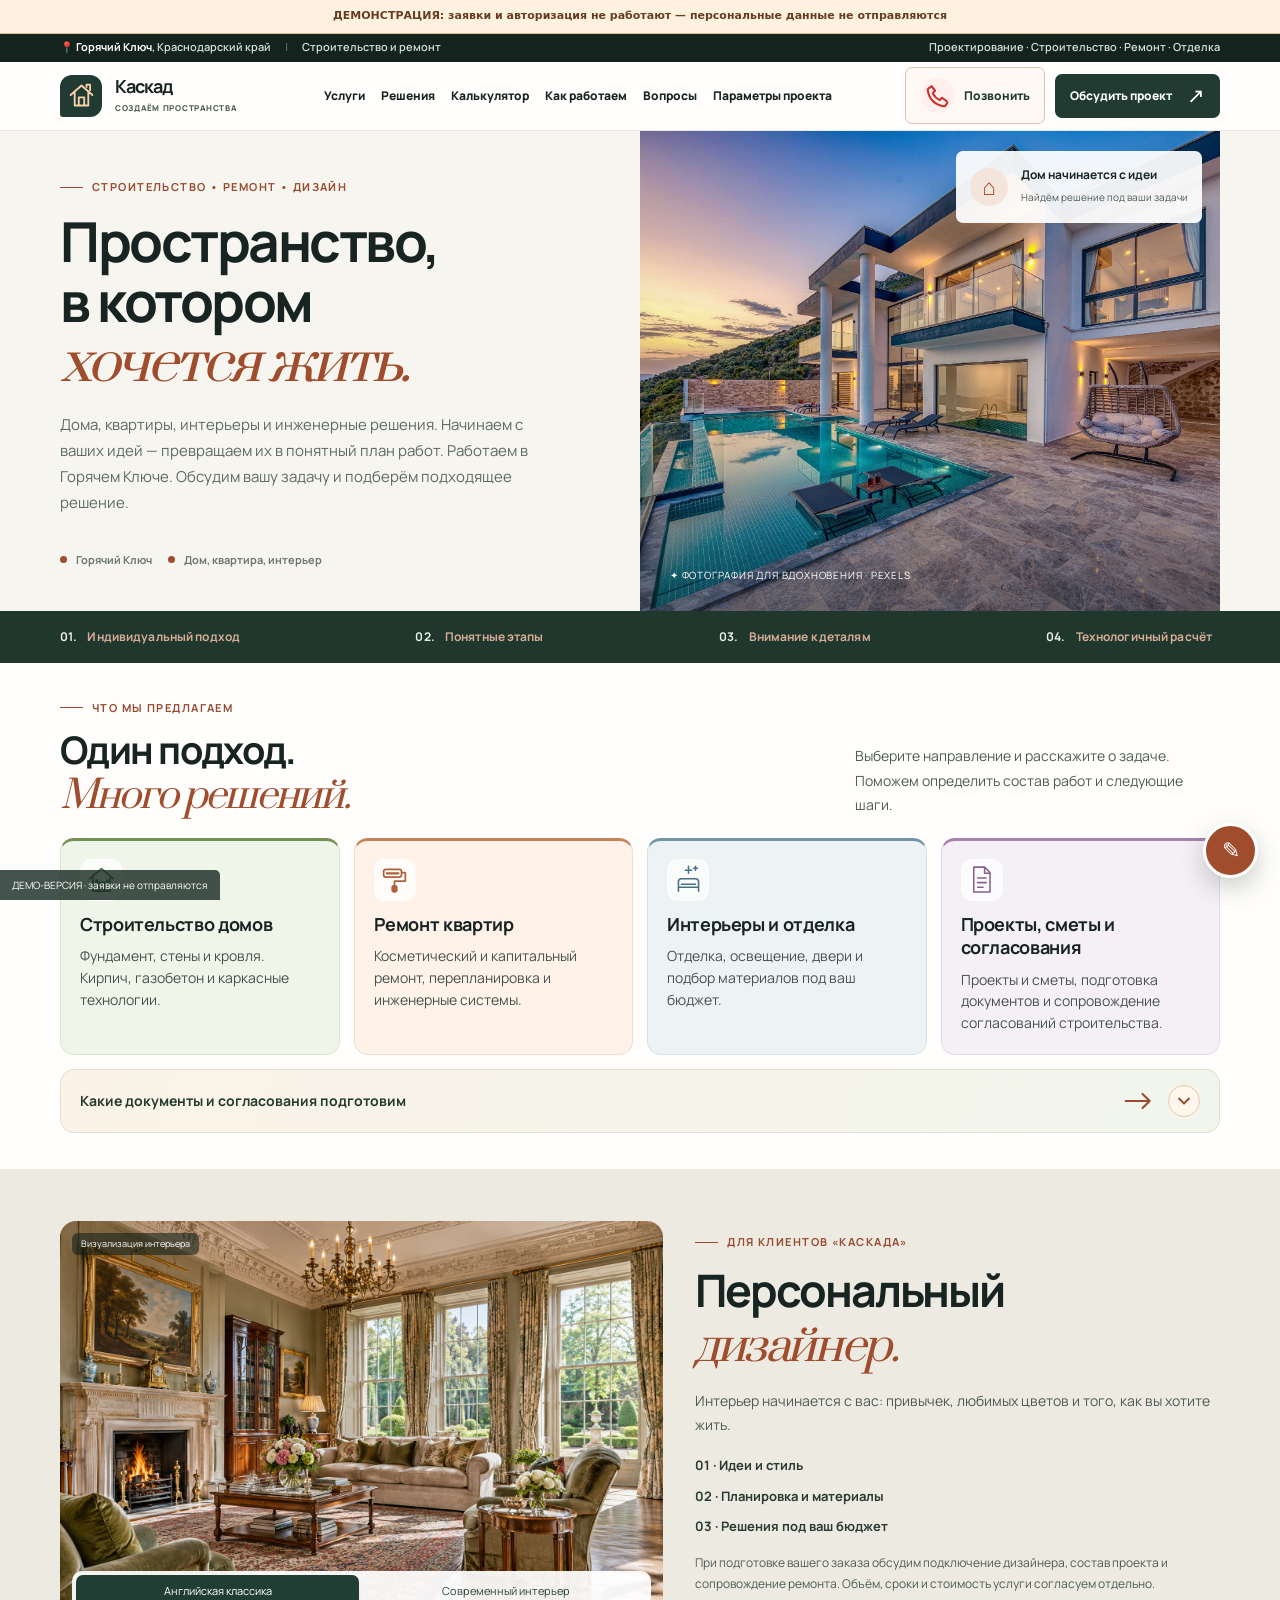
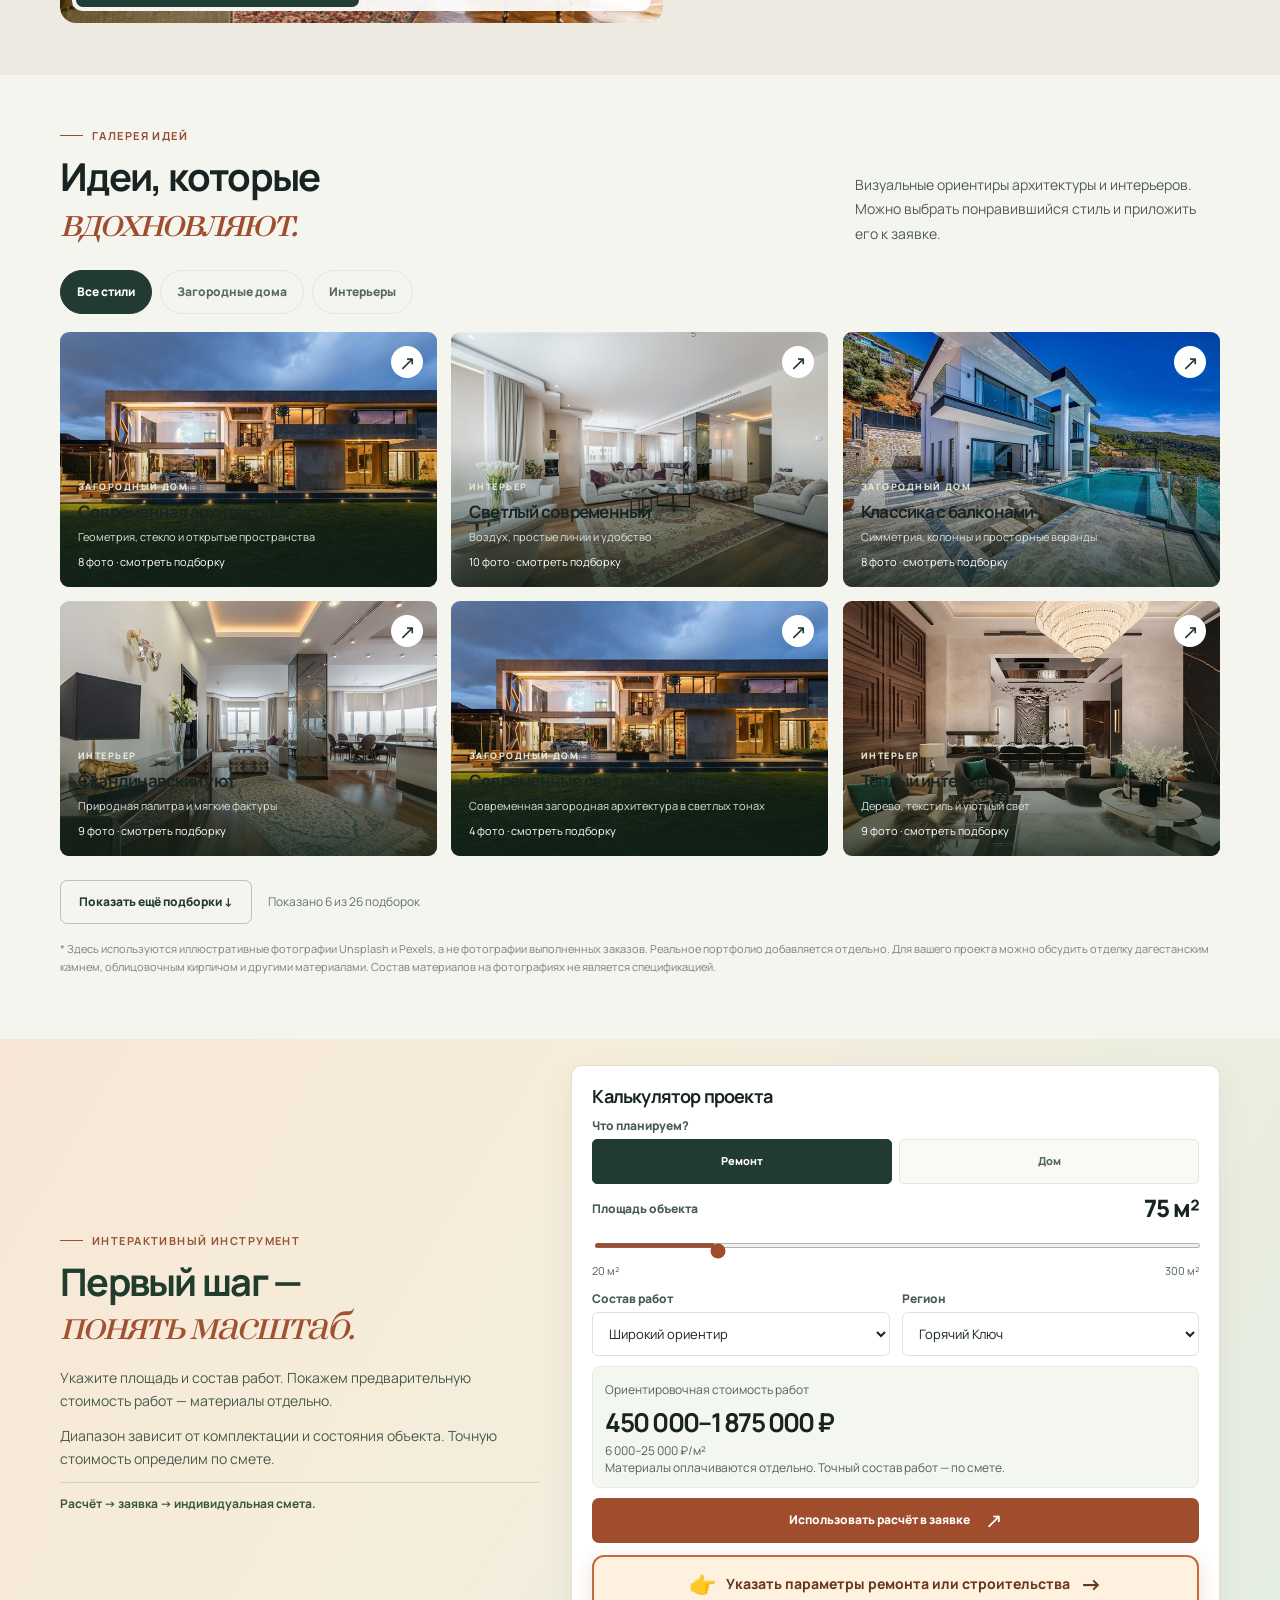
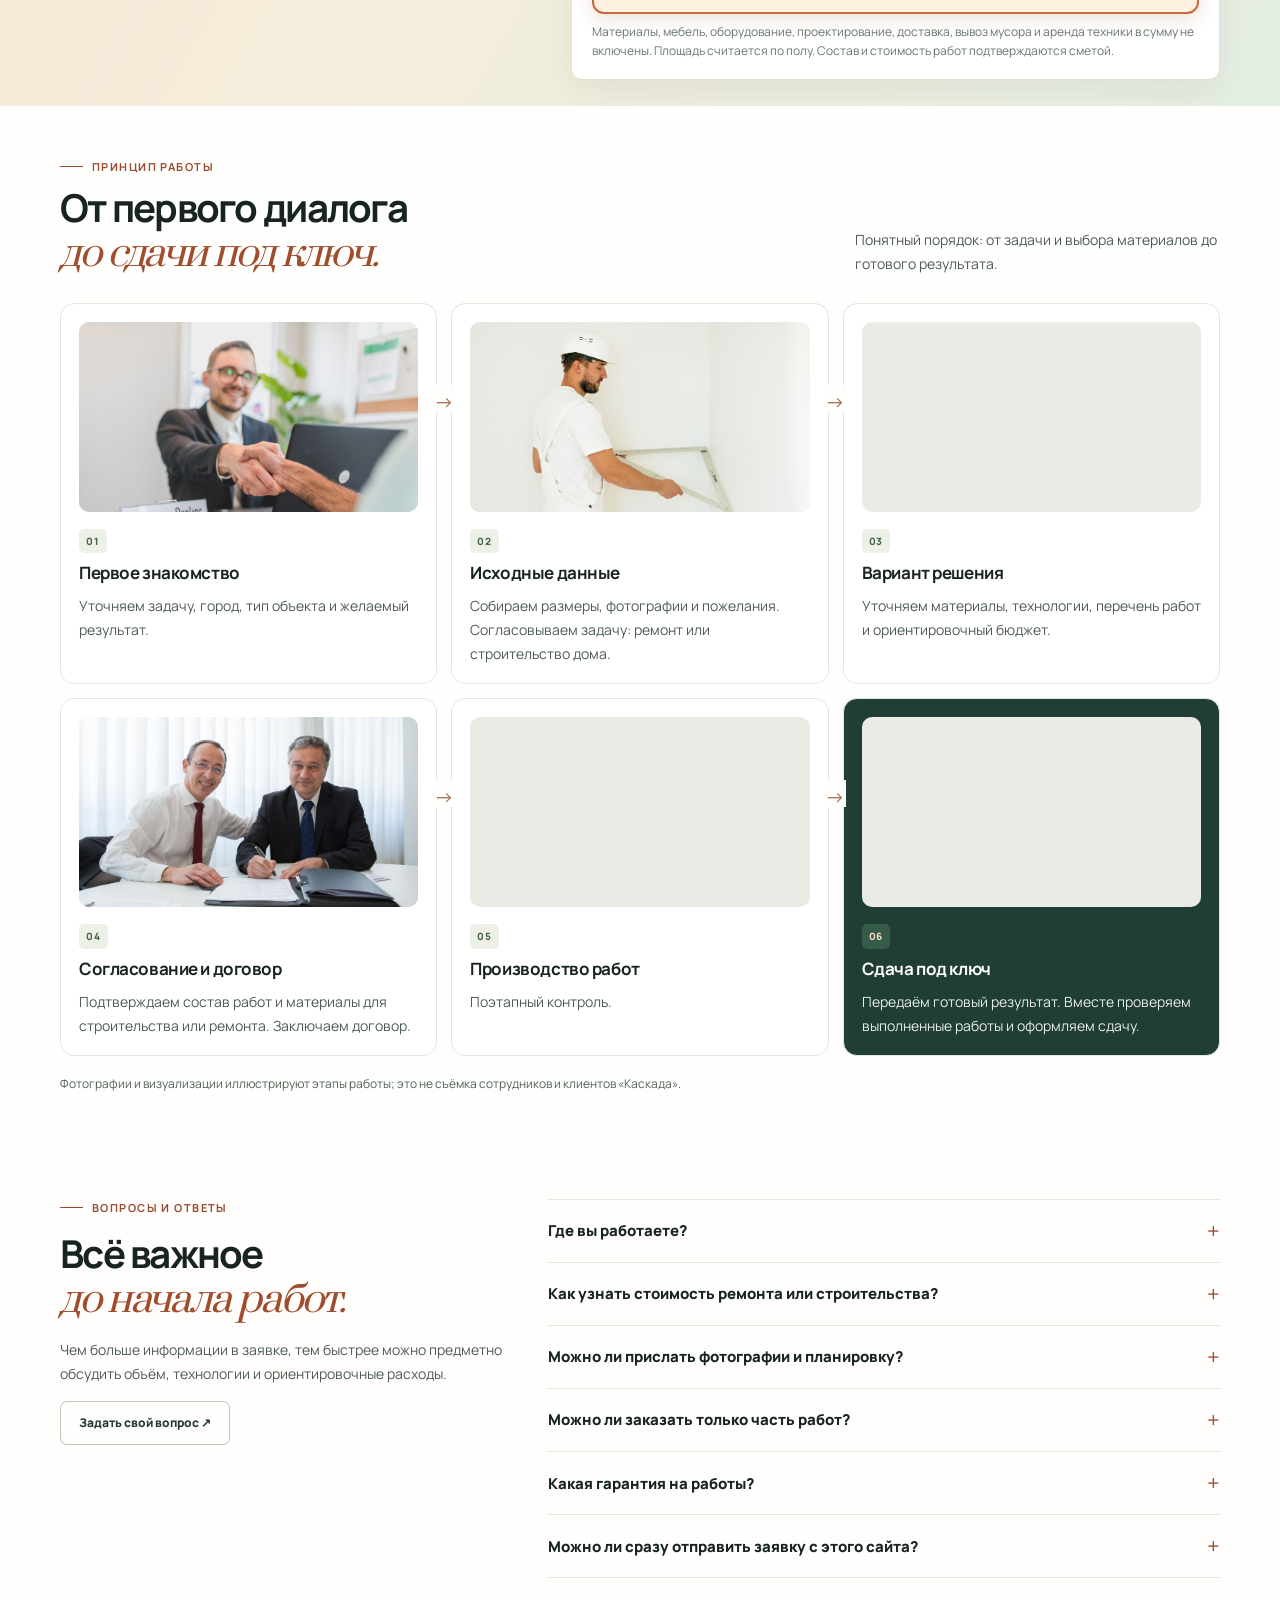
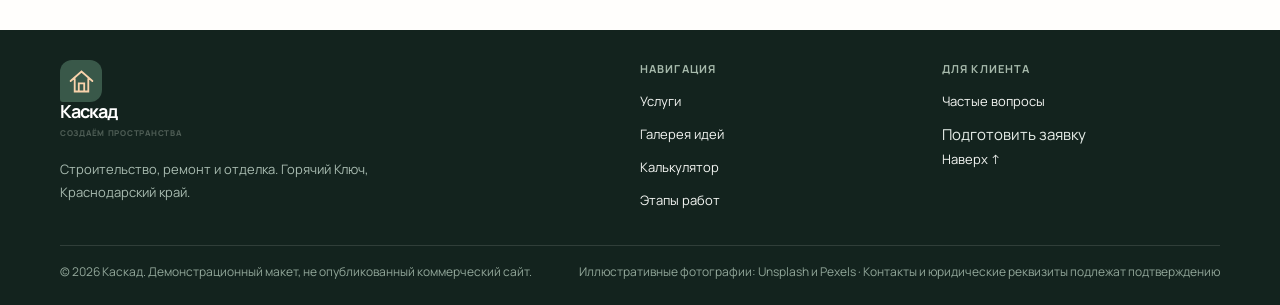
==== commit 692519fc: "Remove two hero actions and rejected facade photo from preview" ====
--- a/index.html
+++ b/index.html
@@ -298,7 +298,7 @@
       <div class="eyebrow">Строительство • Ремонт • Дизайн</div>
       <h1>Пространство,<br>в котором<br><span class="serif">хочется жить.</span></h1>
       <p>Дома, квартиры, интерьеры и инженерные решения. Начинаем с ваших идей — превращаем их в понятный план работ. Работаем в Горячем Ключе. Обсудим вашу задачу и подберём подходящее решение.</p>
-      <div class="hero-actions"><button class="btn btn-terra" data-open-request>Обсудить мой проект <span class="btn-arrow">↗</span></button><a class="btn btn-outline" href="#calculator">Оценить бюджет <span class="btn-arrow">→</span></a></div>
+
       <div class="hero-notes"><span><i class="dot"></i> Горячий Ключ</span><span><i class="dot"></i> Дом, квартира, интерьер</span></div>
     </div>
     <div class="hero-media"><img src="assets/ideas/p-31817157.jpg" alt="Двухэтажная вилла с бассейном — фотография для вдохновения" loading="eager"><div class="hero-badge"><span class="icon">⌂</span><div><strong>Дом начинается с идеи</strong><span>Найдём решение под ваши задачи</span></div></div><div class="hero-caption">✦ Фотография для вдохновения · Pexels</div></div>
@@ -322,7 +322,7 @@
 <button class="project" data-category="interior" data-title="Светлый современный"><img src="assets/ideas/p-7534561-thumb.jpg" alt="Светлая гостиная с дизайнерской мебелью" loading="lazy" decoding="async" width="700" height="520"><span class="project-arrow">↗</span><div class="project-info"><div class="project-tag">Интерьер</div><h3>Светлый современный</h3><p>Воздух, простые линии и удобство</p></div></button>
 <button class="project" data-category="house" data-title="Классика с балконами"><img src="assets/ideas/p-31817156-thumb.jpg" alt="Светлая вилла с панорамными окнами и бассейном" loading="lazy" decoding="async" width="700" height="520"><span class="project-arrow">↗</span><div class="project-info"><div class="project-tag">Загородный дом</div><h3>Классика с балконами</h3><p>Симметрия, колонны и просторные веранды</p></div></button>
 <button class="project" data-category="interior" data-title="Скандинавский уют"><img src="assets/ideas/p-7534563-thumb.jpg" alt="Просторная гостиная с выразительной отделкой" loading="lazy" decoding="async" width="700" height="520"><span class="project-arrow">↗</span><div class="project-info"><div class="project-tag">Интерьер</div><h3>Скандинавский уют</h3><p>Природная палитра и мягкие фактуры</p></div></button>
-<button class="project" data-category="house" data-title="Современные светлые фасады"><img src="assets/ideas/p-11435856-thumb.jpg" alt="Минималистичный белый фасад" loading="lazy" decoding="async" width="700" height="520"><span class="project-arrow">↗</span><div class="project-info"><div class="project-tag">Загородный дом</div><h3>Современные светлые фасады</h3><p>Современная загородная архитектура в светлых тонах</p></div></button>
+<button class="project" data-category="house" data-title="Современные светлые фасады"><img src="assets/ideas/p-13752348-thumb.jpg" alt="Современная двухэтажная вилла вечером" loading="lazy" decoding="async" width="700" height="520"><span class="project-arrow">↗</span><div class="project-info"><div class="project-tag">Загородный дом</div><h3>Современные светлые фасады</h3><p>Современная загородная архитектура в светлых тонах</p></div></button>
 <button class="project" data-category="interior" data-title="Тёплый интерьер"><img src="assets/ideas/p-35189744-thumb.jpg" alt="Интерьер с камнем и тёплым светом" loading="lazy" decoding="async" width="700" height="520"><span class="project-arrow">↗</span><div class="project-info"><div class="project-tag">Интерьер</div><h3>Тёплый интерьер</h3><p>Дерево, текстиль и уютный свет</p></div></button>
 <button class="project" data-category="house" data-title="Шале и горные мотивы"><img src="assets/ideas/p-36777965-thumb.jpg" alt="Коттедж с каменным фасадом и подсветкой" loading="lazy" decoding="async" width="700" height="520"><span class="project-arrow">↗</span><div class="project-info"><div class="project-tag">Загородный дом</div><h3>Шале и горные мотивы</h3><p>Дерево, выразительная кровля и тёплый свет</p></div></button>
 <button class="project" data-category="interior" data-title="Классические детали"><img src="assets/ideas/p-7546651-thumb.jpg" alt="Гостиная и столовая с панорамными окнами" loading="lazy" decoding="async" width="700" height="520"><span class="project-arrow">↗</span><div class="project-info"><div class="project-tag">Интерьер</div><h3>Классические детали</h3><p>Декор, симметрия и благородные оттенки</p></div></button>
@@ -411,7 +411,7 @@
   function filterGallery(){const cards=all('.project');const matching=cards.filter(p=>galleryCategory==='all'||p.dataset.category===galleryCategory);cards.forEach(p=>p.classList.toggle('hidden',!matching.includes(p)||matching.indexOf(p)>=galleryLimit));one('#moreIdeas').classList.toggle('hidden',matching.length<=galleryLimit);one('#galleryStatus').textContent='Показано '+Math.min(galleryLimit,matching.length)+' из '+matching.length+' подборок';}
   all('[data-portfolio-filter]').forEach(btn=>btn.addEventListener('click',()=>{galleryCategory=btn.dataset.portfolioFilter;galleryLimit=galleryBatch();all('[data-portfolio-filter]').forEach(b=>{b.classList.toggle('active',b===btn);b.setAttribute('aria-pressed',String(b===btn))});filterGallery()}));
   one('#moreIdeas').addEventListener('click',()=>{galleryLimit+=galleryBatch();filterGallery()});filterGallery();galleryViewport.addEventListener('change',()=>{galleryLimit=galleryBatch();filterGallery()});
-  const albums=[[{"src":"assets/ideas/p-13752348.jpg","title":"Современная двухэтажная вилла вечером"},{"src":"assets/ideas/p-31817157.jpg","title":"Двухэтажная вилла с бассейном"},{"src":"assets/ideas/p-8134746.jpg","title":"Современный дом с террасой у бассейна"},{"src":"assets/ideas/house-01.jpg","title":"Современный дом с террасой"},{"src":"assets/ideas/house-03.jpg","title":"Дом с плоской кровлей"},{"src":"assets/ideas/room-04.jpg","title":"Современный дом с деревянным фасадом"},{"src":"assets/ideas/p-323780.jpg","title":"Современный дом с балконами"},{"src":"assets/ideas/house-07.jpg","title":"Загородная архитектура"}],[{"src":"assets/ideas/p-7534561.jpg","title":"Светлая гостиная с дизайнерской мебелью"},{"src":"assets/ideas/p-7546651.jpg","title":"Гостиная и столовая с панорамными окнами"},{"src":"assets/ideas/p-40808026.jpg","title":"Высокая гостиная с панорамным остеклением"},{"src":"assets/ideas/room-01.jpg","title":"Гостиная в природных оттенках"},{"src":"assets/ideas/p-1643383.jpg","title":"Современная гостиная с обеденной зоной"},{"src":"assets/ideas/room-03.jpg","title":"Открытая гостиная"},{"src":"assets/ideas/p-1571460.jpg","title":"Светлый интерьер с лестницей"},{"src":"assets/ideas/p-1571468.jpg","title":"Гостиная с цветными акцентами"},{"src":"assets/ideas/house-02.jpg","title":"Светлая гостиная с деревянной отделкой"},{"src":"assets/ideas/p-1457842.jpg","title":"Гостиная в серых оттенках"}],[{"src":"assets/ideas/p-31817156.jpg","title":"Светлая вилла с панорамными окнами и бассейном"},{"src":"assets/ideas/p-30781823.jpg","title":"Современная вилла с вечерней подсветкой"},{"src":"assets/ideas/p-24807128.jpg","title":"Светлый коттедж с бассейном"},{"src":"assets/ideas/house-07.jpg","title":"Загородная архитектура"},{"src":"assets/ideas/p-208736.jpg","title":"Классический дом с открытой верандой"},{"src":"assets/ideas/p-13752348.jpg","title":"Современная двухэтажная вилла вечером"},{"src":"assets/ideas/p-1438832.jpg","title":"Загородный дом у воды"},{"src":"assets/ideas/p-280222.jpg","title":"Светлый дом с садом"}],[{"src":"assets/ideas/p-7534563.jpg","title":"Просторная гостиная с выразительной отделкой"},{"src":"assets/ideas/p-34377944.jpg","title":"Светлый интерьер с декоративной отделкой"},{"src":"assets/ideas/room-07.jpg","title":"Светлая уютная гостиная"},{"src":"assets/ideas/room-08.jpg","title":"Спальня в спокойных тонах"},{"src":"assets/ideas/room-15.jpg","title":"Гостиная с обеденной зоной"},{"src":"assets/ideas/room-13.jpg","title":"Уютный интерьер гостиной"},{"src":"assets/ideas/room-01.jpg","title":"Гостиная в природных оттенках"},{"src":"assets/ideas/p-2079246.jpg","title":"Рабочее место в природной палитре"},{"src":"assets/ideas/p-1743229.jpg","title":"Спальня с мягким изголовьем"}],[{"src":"assets/ideas/p-11435856.jpg","title":"Минималистичный белый фасад"},{"src":"assets/ideas/p-13752348.jpg","title":"Современная двухэтажная вилла вечером"},{"src":"assets/ideas/p-280222.jpg","title":"Светлый дом с садом"},{"src":"assets/ideas/p-1438832.jpg","title":"Загородный дом у воды"},{"src":"assets/ideas/p-164558.jpg","title":"Дом с высокой скатной кровлей"}],[{"src":"assets/ideas/p-35189744.jpg","title":"Интерьер с камнем и тёплым светом"},{"src":"assets/ideas/p-34377944.jpg","title":"Светлый интерьер с декоративной отделкой"},{"src":"assets/ideas/room-13.jpg","title":"Уютный интерьер гостиной"},{"src":"assets/ideas/p-276724.jpg","title":"Гостиная с деревом и фактурами"},{"src":"assets/ideas/house-02.jpg","title":"Светлая гостиная с деревянной отделкой"},{"src":"assets/ideas/p-1080696.jpg","title":"Кухня с фактурной стеной"},{"src":"assets/ideas/p-1090638.jpg","title":"Дерево и растения в декоре"},{"src":"assets/ideas/room-10.jpg","title":"Спальня с мягкими фактурами"},{"src":"assets/ideas/room-11.jpg","title":"Светлая кухня с островом"}],[{"src":"assets/ideas/p-36777965.jpg","title":"Коттедж с каменным фасадом и подсветкой"},{"src":"assets/ideas/p-13752348.jpg","title":"Современная двухэтажная вилла вечером"},{"src":"assets/ideas/p-24807128.jpg","title":"Светлый коттедж с бассейном"},{"src":"assets/ideas/p-209315.jpg","title":"Дом с каменной облицовкой"},{"src":"assets/ideas/p-259588.jpg","title":"Каменный загородный дом"}],[{"src":"assets/ideas/p-7546651.jpg","title":"Гостиная и столовая с панорамными окнами"},{"src":"assets/ideas/p-7534561.jpg","title":"Светлая гостиная с дизайнерской мебелью"},{"src":"assets/ideas/room-09.jpg","title":"Гостиная с классическими деталями"},{"src":"assets/ideas/room-10.jpg","title":"Спальня с мягкими фактурами"},{"src":"assets/ideas/room-11.jpg","title":"Светлая кухня с островом"},{"src":"assets/ideas/p-1080721.jpg","title":"Кухня с классическими фасадами"},{"src":"assets/ideas/p-2724749.jpg","title":"Просторная светлая кухня"},{"src":"assets/ideas/p-1743229.jpg","title":"Спальня с мягким изголовьем"}],[{"src":"assets/ideas/p-36777965.jpg","title":"Коттедж с каменным фасадом и подсветкой"},{"src":"assets/ideas/p-7598378.jpg","title":"Современный кирпичный дом с остеклением"},{"src":"assets/ideas/room-04.jpg","title":"Современный дом с деревянным фасадом"},{"src":"assets/ideas/p-24807128.jpg","title":"Светлый коттедж с бассейном"}],[{"src":"assets/ideas/p-34377944.jpg","title":"Светлый интерьер с декоративной отделкой"},{"src":"assets/ideas/p-35189744.jpg","title":"Интерьер с камнем и тёплым светом"},{"src":"assets/ideas/p-271816.jpg","title":"Глубокий синий в интерьере"},{"src":"assets/ideas/p-1350789.jpg","title":"Яркие кресла и современный декор"},{"src":"assets/ideas/room-09.jpg","title":"Гостиная с классическими деталями"},{"src":"assets/ideas/room-15.jpg","title":"Гостиная с обеденной зоной"},{"src":"assets/ideas/p-1571468.jpg","title":"Гостиная с цветными акцентами"},{"src":"assets/ideas/room-13.jpg","title":"Уютный интерьер гостиной"}],[{"src":"assets/ideas/p-7598378.jpg","title":"Современный кирпичный дом с остеклением"},{"src":"assets/ideas/p-31406334.jpg","title":"Дом с облицовочным кирпичом и светлым фасадом"},{"src":"assets/ideas/p-36777965.jpg","title":"Коттедж с каменным фасадом и подсветкой"},{"src":"assets/ideas/p-259588.jpg","title":"Каменный загородный дом"},{"src":"assets/ideas/p-209315.jpg","title":"Дом с каменной облицовкой"},{"src":"assets/ideas/p-209296.jpg","title":"Дом с кирпичными акцентами"},{"src":"assets/ideas/p-106399.jpg","title":"Классический дом со скатной кровлей"},{"src":"assets/ideas/p-1396122.jpg","title":"Загородный дом в вечернем свете"}],[{"src":"assets/ideas/p-276724.jpg","title":"Гостиная с деревом и фактурами"},{"src":"assets/ideas/p-1080696.jpg","title":"Кухня с фактурной стеной"},{"src":"assets/ideas/room-02.jpg","title":"Современная отделка и лестница"},{"src":"assets/ideas/p-279648.jpg","title":"Кухня с деревянным островом"},{"src":"assets/ideas/house-02.jpg","title":"Светлая гостиная с деревянной отделкой"},{"src":"assets/ideas/room-14.jpg","title":"Современная кухня"}],[{"src":"assets/ideas/p-24807128.jpg","title":"Светлый коттедж с бассейном"},{"src":"assets/ideas/p-36676879.jpg","title":"Современная вилла с террасой на закате"},{"src":"assets/ideas/p-28915352.jpg","title":"Дом с бассейном и зелёным двориком"},{"src":"assets/ideas/house-07.jpg","title":"Загородная архитектура"},{"src":"assets/ideas/p-208736.jpg","title":"Классический дом с открытой верандой"},{"src":"assets/ideas/house-01.jpg","title":"Современный дом с террасой"},{"src":"assets/ideas/house-03.jpg","title":"Дом с плоской кровлей"},{"src":"assets/ideas/p-323780.jpg","title":"Современный дом с балконами"},{"src":"assets/ideas/p-1438832.jpg","title":"Загородный дом у воды"}],[{"src":"assets/ideas/p-40808026.jpg","title":"Высокая гостиная с панорамным остеклением"},{"src":"assets/ideas/p-34377944.jpg","title":"Светлый интерьер с декоративной отделкой"},{"src":"assets/ideas/p-1669799.jpg","title":"Минималистичная гостиная"},{"src":"assets/ideas/room-06.jpg","title":"Ванная в минималистичном стиле"},{"src":"assets/ideas/room-02.jpg","title":"Современная отделка и лестница"},{"src":"assets/ideas/p-1454806.jpg","title":"Спальня в светлой палитре"},{"src":"assets/ideas/p-1457842.jpg","title":"Гостиная в серых оттенках"},{"src":"assets/ideas/room-14.jpg","title":"Современная кухня"},{"src":"assets/ideas/p-1571460.jpg","title":"Светлый интерьер с лестницей"}],[{"src":"assets/ideas/p-106399.jpg","title":"Классический дом со скатной кровлей"},{"src":"assets/ideas/p-1396122.jpg","title":"Загородный дом в вечернем свете"},{"src":"assets/ideas/p-164558.jpg","title":"Дом с высокой скатной кровлей"},{"src":"assets/ideas/p-209296.jpg","title":"Дом с кирпичными акцентами"},{"src":"assets/ideas/p-1438832.jpg","title":"Загородный дом у воды"},{"src":"assets/ideas/p-13752348.jpg","title":"Современная двухэтажная вилла вечером"},{"src":"assets/ideas/p-280222.jpg","title":"Светлый дом с садом"}],[{"src":"assets/ideas/p-33685846.jpg","title":"Современная кухня с выразительным островом"},{"src":"assets/ideas/p-7546651.jpg","title":"Гостиная и столовая с панорамными окнами"},{"src":"assets/ideas/room-11.jpg","title":"Светлая кухня с островом"},{"src":"assets/ideas/room-14.jpg","title":"Современная кухня"},{"src":"assets/ideas/p-1080721.jpg","title":"Кухня с классическими фасадами"},{"src":"assets/ideas/p-1080696.jpg","title":"Кухня с фактурной стеной"},{"src":"assets/ideas/p-279648.jpg","title":"Кухня с деревянным островом"},{"src":"assets/ideas/p-2724749.jpg","title":"Просторная светлая кухня"},{"src":"assets/ideas/p-2724748.jpg","title":"Кухня и обеденный остров"},{"src":"assets/ideas/room-15.jpg","title":"Гостиная с обеденной зоной"}],[{"src":"assets/ideas/p-7587882.jpg","title":"Одноэтажный дом с лаконичным фасадом"},{"src":"assets/ideas/p-8134746.jpg","title":"Современный дом с террасой у бассейна"},{"src":"assets/ideas/p-11435856.jpg","title":"Минималистичный белый фасад"},{"src":"assets/ideas/house-03.jpg","title":"Дом с плоской кровлей"},{"src":"assets/ideas/p-209296.jpg","title":"Дом с кирпичными акцентами"},{"src":"assets/ideas/p-1396122.jpg","title":"Загородный дом в вечернем свете"},{"src":"assets/ideas/p-280222.jpg","title":"Светлый дом с садом"}],[{"src":"assets/ideas/room-08.jpg","title":"Спальня в спокойных тонах"},{"src":"assets/ideas/room-10.jpg","title":"Спальня с мягкими фактурами"},{"src":"assets/ideas/p-1454806.jpg","title":"Спальня в светлой палитре"},{"src":"assets/ideas/p-1743229.jpg","title":"Спальня с мягким изголовьем"},{"src":"assets/ideas/room-07.jpg","title":"Светлая уютная гостиная"}],[{"src":"assets/ideas/p-13752348.jpg","title":"Современная двухэтажная вилла вечером"},{"src":"assets/ideas/p-31817157.jpg","title":"Двухэтажная вилла с бассейном"},{"src":"assets/ideas/p-30781823.jpg","title":"Современная вилла с вечерней подсветкой"},{"src":"assets/ideas/room-04.jpg","title":"Современный дом с деревянным фасадом"},{"src":"assets/ideas/house-01.jpg","title":"Современный дом с террасой"},{"src":"assets/ideas/house-03.jpg","title":"Дом с плоской кровлей"},{"src":"assets/ideas/p-323780.jpg","title":"Современный дом с балконами"},{"src":"assets/ideas/p-36777965.jpg","title":"Коттедж с каменным фасадом и подсветкой"},{"src":"assets/ideas/house-07.jpg","title":"Загородная архитектура"}],[{"src":"assets/ideas/room-12.jpg","title":"Светлая ванная"},{"src":"assets/ideas/room-06.jpg","title":"Ванная в минималистичном стиле"}],[{"src":"assets/ideas/p-31817157.jpg","title":"Двухэтажная вилла с бассейном"},{"src":"assets/ideas/p-31817156.jpg","title":"Светлая вилла с панорамными окнами и бассейном"},{"src":"assets/ideas/p-36676879.jpg","title":"Современная вилла с террасой на закате"},{"src":"assets/ideas/p-8134746.jpg","title":"Современный дом с террасой у бассейна"},{"src":"assets/ideas/p-30781823.jpg","title":"Современная вилла с вечерней подсветкой"},{"src":"assets/ideas/p-28915352.jpg","title":"Дом с бассейном и зелёным двориком"},{"src":"assets/ideas/p-24807128.jpg","title":"Светлый коттедж с бассейном"}],[{"src":"assets/ideas/p-7534561.jpg","title":"Светлая гостиная с дизайнерской мебелью"},{"src":"assets/ideas/p-7534563.jpg","title":"Просторная гостиная с выразительной отделкой"},{"src":"assets/ideas/p-7546651.jpg","title":"Гостиная и столовая с панорамными окнами"},{"src":"assets/ideas/p-35189744.jpg","title":"Интерьер с камнем и тёплым светом"},{"src":"assets/ideas/p-34377944.jpg","title":"Светлый интерьер с декоративной отделкой"},{"src":"assets/ideas/p-40808026.jpg","title":"Высокая гостиная с панорамным остеклением"}],[{"src":"assets/ideas/p-13752348.jpg","title":"Современная двухэтажная вилла вечером"},{"src":"assets/ideas/p-31817157.jpg","title":"Двухэтажная вилла с бассейном"},{"src":"assets/ideas/p-30781823.jpg","title":"Современная вилла с вечерней подсветкой"},{"src":"assets/ideas/p-36676879.jpg","title":"Современная вилла с террасой на закате"},{"src":"assets/ideas/p-31406334.jpg","title":"Дом с облицовочным кирпичом и светлым фасадом"}],[{"src":"assets/ideas/p-33685846.jpg","title":"Современная кухня с выразительным островом"},{"src":"assets/ideas/p-7546651.jpg","title":"Гостиная и столовая с панорамными окнами"},{"src":"assets/ideas/p-7534563.jpg","title":"Просторная гостиная с выразительной отделкой"}],[{"src":"assets/ideas/p-7598378.jpg","title":"Современный кирпичный дом с остеклением"},{"src":"assets/ideas/p-31406334.jpg","title":"Дом с облицовочным кирпичом и светлым фасадом"},{"src":"assets/ideas/p-36777965.jpg","title":"Коттедж с каменным фасадом и подсветкой"}],[{"src":"assets/ideas/p-36777965.jpg","title":"Коттедж с каменным фасадом и подсветкой"},{"src":"assets/ideas/p-31817156.jpg","title":"Светлая вилла с панорамными окнами и бассейном"},{"src":"assets/ideas/p-31817157.jpg","title":"Двухэтажная вилла с бассейном"},{"src":"assets/ideas/p-24807128.jpg","title":"Светлый коттедж с бассейном"}]];
+  const albums=[[{"src":"assets/ideas/p-13752348.jpg","title":"Современная двухэтажная вилла вечером"},{"src":"assets/ideas/p-31817157.jpg","title":"Двухэтажная вилла с бассейном"},{"src":"assets/ideas/p-8134746.jpg","title":"Современный дом с террасой у бассейна"},{"src":"assets/ideas/house-01.jpg","title":"Современный дом с террасой"},{"src":"assets/ideas/house-03.jpg","title":"Дом с плоской кровлей"},{"src":"assets/ideas/room-04.jpg","title":"Современный дом с деревянным фасадом"},{"src":"assets/ideas/p-323780.jpg","title":"Современный дом с балконами"},{"src":"assets/ideas/house-07.jpg","title":"Загородная архитектура"}],[{"src":"assets/ideas/p-7534561.jpg","title":"Светлая гостиная с дизайнерской мебелью"},{"src":"assets/ideas/p-7546651.jpg","title":"Гостиная и столовая с панорамными окнами"},{"src":"assets/ideas/p-40808026.jpg","title":"Высокая гостиная с панорамным остеклением"},{"src":"assets/ideas/room-01.jpg","title":"Гостиная в природных оттенках"},{"src":"assets/ideas/p-1643383.jpg","title":"Современная гостиная с обеденной зоной"},{"src":"assets/ideas/room-03.jpg","title":"Открытая гостиная"},{"src":"assets/ideas/p-1571460.jpg","title":"Светлый интерьер с лестницей"},{"src":"assets/ideas/p-1571468.jpg","title":"Гостиная с цветными акцентами"},{"src":"assets/ideas/house-02.jpg","title":"Светлая гостиная с деревянной отделкой"},{"src":"assets/ideas/p-1457842.jpg","title":"Гостиная в серых оттенках"}],[{"src":"assets/ideas/p-31817156.jpg","title":"Светлая вилла с панорамными окнами и бассейном"},{"src":"assets/ideas/p-30781823.jpg","title":"Современная вилла с вечерней подсветкой"},{"src":"assets/ideas/p-24807128.jpg","title":"Светлый коттедж с бассейном"},{"src":"assets/ideas/house-07.jpg","title":"Загородная архитектура"},{"src":"assets/ideas/p-208736.jpg","title":"Классический дом с открытой верандой"},{"src":"assets/ideas/p-13752348.jpg","title":"Современная двухэтажная вилла вечером"},{"src":"assets/ideas/p-1438832.jpg","title":"Загородный дом у воды"},{"src":"assets/ideas/p-280222.jpg","title":"Светлый дом с садом"}],[{"src":"assets/ideas/p-7534563.jpg","title":"Просторная гостиная с выразительной отделкой"},{"src":"assets/ideas/p-34377944.jpg","title":"Светлый интерьер с декоративной отделкой"},{"src":"assets/ideas/room-07.jpg","title":"Светлая уютная гостиная"},{"src":"assets/ideas/room-08.jpg","title":"Спальня в спокойных тонах"},{"src":"assets/ideas/room-15.jpg","title":"Гостиная с обеденной зоной"},{"src":"assets/ideas/room-13.jpg","title":"Уютный интерьер гостиной"},{"src":"assets/ideas/room-01.jpg","title":"Гостиная в природных оттенках"},{"src":"assets/ideas/p-2079246.jpg","title":"Рабочее место в природной палитре"},{"src":"assets/ideas/p-1743229.jpg","title":"Спальня с мягким изголовьем"}],[{"src":"assets/ideas/p-13752348.jpg","title":"Современная двухэтажная вилла вечером"},{"src":"assets/ideas/p-280222.jpg","title":"Светлый дом с садом"},{"src":"assets/ideas/p-1438832.jpg","title":"Загородный дом у воды"},{"src":"assets/ideas/p-164558.jpg","title":"Дом с высокой скатной кровлей"}],[{"src":"assets/ideas/p-35189744.jpg","title":"Интерьер с камнем и тёплым светом"},{"src":"assets/ideas/p-34377944.jpg","title":"Светлый интерьер с декоративной отделкой"},{"src":"assets/ideas/room-13.jpg","title":"Уютный интерьер гостиной"},{"src":"assets/ideas/p-276724.jpg","title":"Гостиная с деревом и фактурами"},{"src":"assets/ideas/house-02.jpg","title":"Светлая гостиная с деревянной отделкой"},{"src":"assets/ideas/p-1080696.jpg","title":"Кухня с фактурной стеной"},{"src":"assets/ideas/p-1090638.jpg","title":"Дерево и растения в декоре"},{"src":"assets/ideas/room-10.jpg","title":"Спальня с мягкими фактурами"},{"src":"assets/ideas/room-11.jpg","title":"Светлая кухня с островом"}],[{"src":"assets/ideas/p-36777965.jpg","title":"Коттедж с каменным фасадом и подсветкой"},{"src":"assets/ideas/p-13752348.jpg","title":"Современная двухэтажная вилла вечером"},{"src":"assets/ideas/p-24807128.jpg","title":"Светлый коттедж с бассейном"},{"src":"assets/ideas/p-209315.jpg","title":"Дом с каменной облицовкой"},{"src":"assets/ideas/p-259588.jpg","title":"Каменный загородный дом"}],[{"src":"assets/ideas/p-7546651.jpg","title":"Гостиная и столовая с панорамными окнами"},{"src":"assets/ideas/p-7534561.jpg","title":"Светлая гостиная с дизайнерской мебелью"},{"src":"assets/ideas/room-09.jpg","title":"Гостиная с классическими деталями"},{"src":"assets/ideas/room-10.jpg","title":"Спальня с мягкими фактурами"},{"src":"assets/ideas/room-11.jpg","title":"Светлая кухня с островом"},{"src":"assets/ideas/p-1080721.jpg","title":"Кухня с классическими фасадами"},{"src":"assets/ideas/p-2724749.jpg","title":"Просторная светлая кухня"},{"src":"assets/ideas/p-1743229.jpg","title":"Спальня с мягким изголовьем"}],[{"src":"assets/ideas/p-36777965.jpg","title":"Коттедж с каменным фасадом и подсветкой"},{"src":"assets/ideas/p-7598378.jpg","title":"Современный кирпичный дом с остеклением"},{"src":"assets/ideas/room-04.jpg","title":"Современный дом с деревянным фасадом"},{"src":"assets/ideas/p-24807128.jpg","title":"Светлый коттедж с бассейном"}],[{"src":"assets/ideas/p-34377944.jpg","title":"Светлый интерьер с декоративной отделкой"},{"src":"assets/ideas/p-35189744.jpg","title":"Интерьер с камнем и тёплым светом"},{"src":"assets/ideas/p-271816.jpg","title":"Глубокий синий в интерьере"},{"src":"assets/ideas/p-1350789.jpg","title":"Яркие кресла и современный декор"},{"src":"assets/ideas/room-09.jpg","title":"Гостиная с классическими деталями"},{"src":"assets/ideas/room-15.jpg","title":"Гостиная с обеденной зоной"},{"src":"assets/ideas/p-1571468.jpg","title":"Гостиная с цветными акцентами"},{"src":"assets/ideas/room-13.jpg","title":"Уютный интерьер гостиной"}],[{"src":"assets/ideas/p-7598378.jpg","title":"Современный кирпичный дом с остеклением"},{"src":"assets/ideas/p-31406334.jpg","title":"Дом с облицовочным кирпичом и светлым фасадом"},{"src":"assets/ideas/p-36777965.jpg","title":"Коттедж с каменным фасадом и подсветкой"},{"src":"assets/ideas/p-259588.jpg","title":"Каменный загородный дом"},{"src":"assets/ideas/p-209315.jpg","title":"Дом с каменной облицовкой"},{"src":"assets/ideas/p-209296.jpg","title":"Дом с кирпичными акцентами"},{"src":"assets/ideas/p-106399.jpg","title":"Классический дом со скатной кровлей"},{"src":"assets/ideas/p-1396122.jpg","title":"Загородный дом в вечернем свете"}],[{"src":"assets/ideas/p-276724.jpg","title":"Гостиная с деревом и фактурами"},{"src":"assets/ideas/p-1080696.jpg","title":"Кухня с фактурной стеной"},{"src":"assets/ideas/room-02.jpg","title":"Современная отделка и лестница"},{"src":"assets/ideas/p-279648.jpg","title":"Кухня с деревянным островом"},{"src":"assets/ideas/house-02.jpg","title":"Светлая гостиная с деревянной отделкой"},{"src":"assets/ideas/room-14.jpg","title":"Современная кухня"}],[{"src":"assets/ideas/p-24807128.jpg","title":"Светлый коттедж с бассейном"},{"src":"assets/ideas/p-36676879.jpg","title":"Современная вилла с террасой на закате"},{"src":"assets/ideas/p-28915352.jpg","title":"Дом с бассейном и зелёным двориком"},{"src":"assets/ideas/house-07.jpg","title":"Загородная архитектура"},{"src":"assets/ideas/p-208736.jpg","title":"Классический дом с открытой верандой"},{"src":"assets/ideas/house-01.jpg","title":"Современный дом с террасой"},{"src":"assets/ideas/house-03.jpg","title":"Дом с плоской кровлей"},{"src":"assets/ideas/p-323780.jpg","title":"Современный дом с балконами"},{"src":"assets/ideas/p-1438832.jpg","title":"Загородный дом у воды"}],[{"src":"assets/ideas/p-40808026.jpg","title":"Высокая гостиная с панорамным остеклением"},{"src":"assets/ideas/p-34377944.jpg","title":"Светлый интерьер с декоративной отделкой"},{"src":"assets/ideas/p-1669799.jpg","title":"Минималистичная гостиная"},{"src":"assets/ideas/room-06.jpg","title":"Ванная в минималистичном стиле"},{"src":"assets/ideas/room-02.jpg","title":"Современная отделка и лестница"},{"src":"assets/ideas/p-1454806.jpg","title":"Спальня в светлой палитре"},{"src":"assets/ideas/p-1457842.jpg","title":"Гостиная в серых оттенках"},{"src":"assets/ideas/room-14.jpg","title":"Современная кухня"},{"src":"assets/ideas/p-1571460.jpg","title":"Светлый интерьер с лестницей"}],[{"src":"assets/ideas/p-106399.jpg","title":"Классический дом со скатной кровлей"},{"src":"assets/ideas/p-1396122.jpg","title":"Загородный дом в вечернем свете"},{"src":"assets/ideas/p-164558.jpg","title":"Дом с высокой скатной кровлей"},{"src":"assets/ideas/p-209296.jpg","title":"Дом с кирпичными акцентами"},{"src":"assets/ideas/p-1438832.jpg","title":"Загородный дом у воды"},{"src":"assets/ideas/p-13752348.jpg","title":"Современная двухэтажная вилла вечером"},{"src":"assets/ideas/p-280222.jpg","title":"Светлый дом с садом"}],[{"src":"assets/ideas/p-33685846.jpg","title":"Современная кухня с выразительным островом"},{"src":"assets/ideas/p-7546651.jpg","title":"Гостиная и столовая с панорамными окнами"},{"src":"assets/ideas/room-11.jpg","title":"Светлая кухня с островом"},{"src":"assets/ideas/room-14.jpg","title":"Современная кухня"},{"src":"assets/ideas/p-1080721.jpg","title":"Кухня с классическими фасадами"},{"src":"assets/ideas/p-1080696.jpg","title":"Кухня с фактурной стеной"},{"src":"assets/ideas/p-279648.jpg","title":"Кухня с деревянным островом"},{"src":"assets/ideas/p-2724749.jpg","title":"Просторная светлая кухня"},{"src":"assets/ideas/p-2724748.jpg","title":"Кухня и обеденный остров"},{"src":"assets/ideas/room-15.jpg","title":"Гостиная с обеденной зоной"}],[{"src":"assets/ideas/p-7587882.jpg","title":"Одноэтажный дом с лаконичным фасадом"},{"src":"assets/ideas/p-8134746.jpg","title":"Современный дом с террасой у бассейна"},{"src":"assets/ideas/house-03.jpg","title":"Дом с плоской кровлей"},{"src":"assets/ideas/p-209296.jpg","title":"Дом с кирпичными акцентами"},{"src":"assets/ideas/p-1396122.jpg","title":"Загородный дом в вечернем свете"},{"src":"assets/ideas/p-280222.jpg","title":"Светлый дом с садом"}],[{"src":"assets/ideas/room-08.jpg","title":"Спальня в спокойных тонах"},{"src":"assets/ideas/room-10.jpg","title":"Спальня с мягкими фактурами"},{"src":"assets/ideas/p-1454806.jpg","title":"Спальня в светлой палитре"},{"src":"assets/ideas/p-1743229.jpg","title":"Спальня с мягким изголовьем"},{"src":"assets/ideas/room-07.jpg","title":"Светлая уютная гостиная"}],[{"src":"assets/ideas/p-13752348.jpg","title":"Современная двухэтажная вилла вечером"},{"src":"assets/ideas/p-31817157.jpg","title":"Двухэтажная вилла с бассейном"},{"src":"assets/ideas/p-30781823.jpg","title":"Современная вилла с вечерней подсветкой"},{"src":"assets/ideas/room-04.jpg","title":"Современный дом с деревянным фасадом"},{"src":"assets/ideas/house-01.jpg","title":"Современный дом с террасой"},{"src":"assets/ideas/house-03.jpg","title":"Дом с плоской кровлей"},{"src":"assets/ideas/p-323780.jpg","title":"Современный дом с балконами"},{"src":"assets/ideas/p-36777965.jpg","title":"Коттедж с каменным фасадом и подсветкой"},{"src":"assets/ideas/house-07.jpg","title":"Загородная архитектура"}],[{"src":"assets/ideas/room-12.jpg","title":"Светлая ванная"},{"src":"assets/ideas/room-06.jpg","title":"Ванная в минималистичном стиле"}],[{"src":"assets/ideas/p-31817157.jpg","title":"Двухэтажная вилла с бассейном"},{"src":"assets/ideas/p-31817156.jpg","title":"Светлая вилла с панорамными окнами и бассейном"},{"src":"assets/ideas/p-36676879.jpg","title":"Современная вилла с террасой на закате"},{"src":"assets/ideas/p-8134746.jpg","title":"Современный дом с террасой у бассейна"},{"src":"assets/ideas/p-30781823.jpg","title":"Современная вилла с вечерней подсветкой"},{"src":"assets/ideas/p-28915352.jpg","title":"Дом с бассейном и зелёным двориком"},{"src":"assets/ideas/p-24807128.jpg","title":"Светлый коттедж с бассейном"}],[{"src":"assets/ideas/p-7534561.jpg","title":"Светлая гостиная с дизайнерской мебелью"},{"src":"assets/ideas/p-7534563.jpg","title":"Просторная гостиная с выразительной отделкой"},{"src":"assets/ideas/p-7546651.jpg","title":"Гостиная и столовая с панорамными окнами"},{"src":"assets/ideas/p-35189744.jpg","title":"Интерьер с камнем и тёплым светом"},{"src":"assets/ideas/p-34377944.jpg","title":"Светлый интерьер с декоративной отделкой"},{"src":"assets/ideas/p-40808026.jpg","title":"Высокая гостиная с панорамным остеклением"}],[{"src":"assets/ideas/p-13752348.jpg","title":"Современная двухэтажная вилла вечером"},{"src":"assets/ideas/p-31817157.jpg","title":"Двухэтажная вилла с бассейном"},{"src":"assets/ideas/p-30781823.jpg","title":"Современная вилла с вечерней подсветкой"},{"src":"assets/ideas/p-36676879.jpg","title":"Современная вилла с террасой на закате"},{"src":"assets/ideas/p-31406334.jpg","title":"Дом с облицовочным кирпичом и светлым фасадом"}],[{"src":"assets/ideas/p-33685846.jpg","title":"Современная кухня с выразительным островом"},{"src":"assets/ideas/p-7546651.jpg","title":"Гостиная и столовая с панорамными окнами"},{"src":"assets/ideas/p-7534563.jpg","title":"Просторная гостиная с выразительной отделкой"}],[{"src":"assets/ideas/p-7598378.jpg","title":"Современный кирпичный дом с остеклением"},{"src":"assets/ideas/p-31406334.jpg","title":"Дом с облицовочным кирпичом и светлым фасадом"},{"src":"assets/ideas/p-36777965.jpg","title":"Коттедж с каменным фасадом и подсветкой"}],[{"src":"assets/ideas/p-36777965.jpg","title":"Коттедж с каменным фасадом и подсветкой"},{"src":"assets/ideas/p-31817156.jpg","title":"Светлая вилла с панорамными окнами и бассейном"},{"src":"assets/ideas/p-31817157.jpg","title":"Двухэтажная вилла с бассейном"},{"src":"assets/ideas/p-24807128.jpg","title":"Светлый коттедж с бассейном"}]];
   let activeAlbum=0,activePhoto=0;
   function showPhoto(index){const album=albums[activeAlbum];activePhoto=(index+album.length)%album.length;const photo=album[activePhoto];one('#bigImage').src=photo.src;one('#bigImage').alt=photo.title;one('#imageTitle').textContent=photo.title;one('#imageDesc').textContent='Подборка идей: '+all('.project')[activeAlbum].dataset.title;one('#imageCount').textContent=(activePhoto+1)+' / '+album.length;all('#imageThumbs button').forEach((b,i)=>{b.setAttribute('aria-current',String(i===activePhoto));b.style.borderColor=i===activePhoto?'#ca8059':'transparent'});}
   function buildThumbs(){const host=one('#imageThumbs');host.replaceChildren();albums[activeAlbum].forEach((photo,index)=>{const b=document.createElement('button');b.type='button';b.setAttribute('aria-label','Фото '+(index+1)+': '+photo.title);b.style.cssText='flex:0 0 72px;border:2px solid transparent;border-radius:6px;padding:0;background:none;cursor:pointer';const image=document.createElement('img');image.src=photo.src.replace('.jpg','-thumb.jpg');image.alt='';image.loading='lazy';image.style.cssText='width:68px;height:52px;object-fit:cover;border-radius:4px';b.append(image);b.addEventListener('click',()=>showPhoto(index));host.append(b)})}
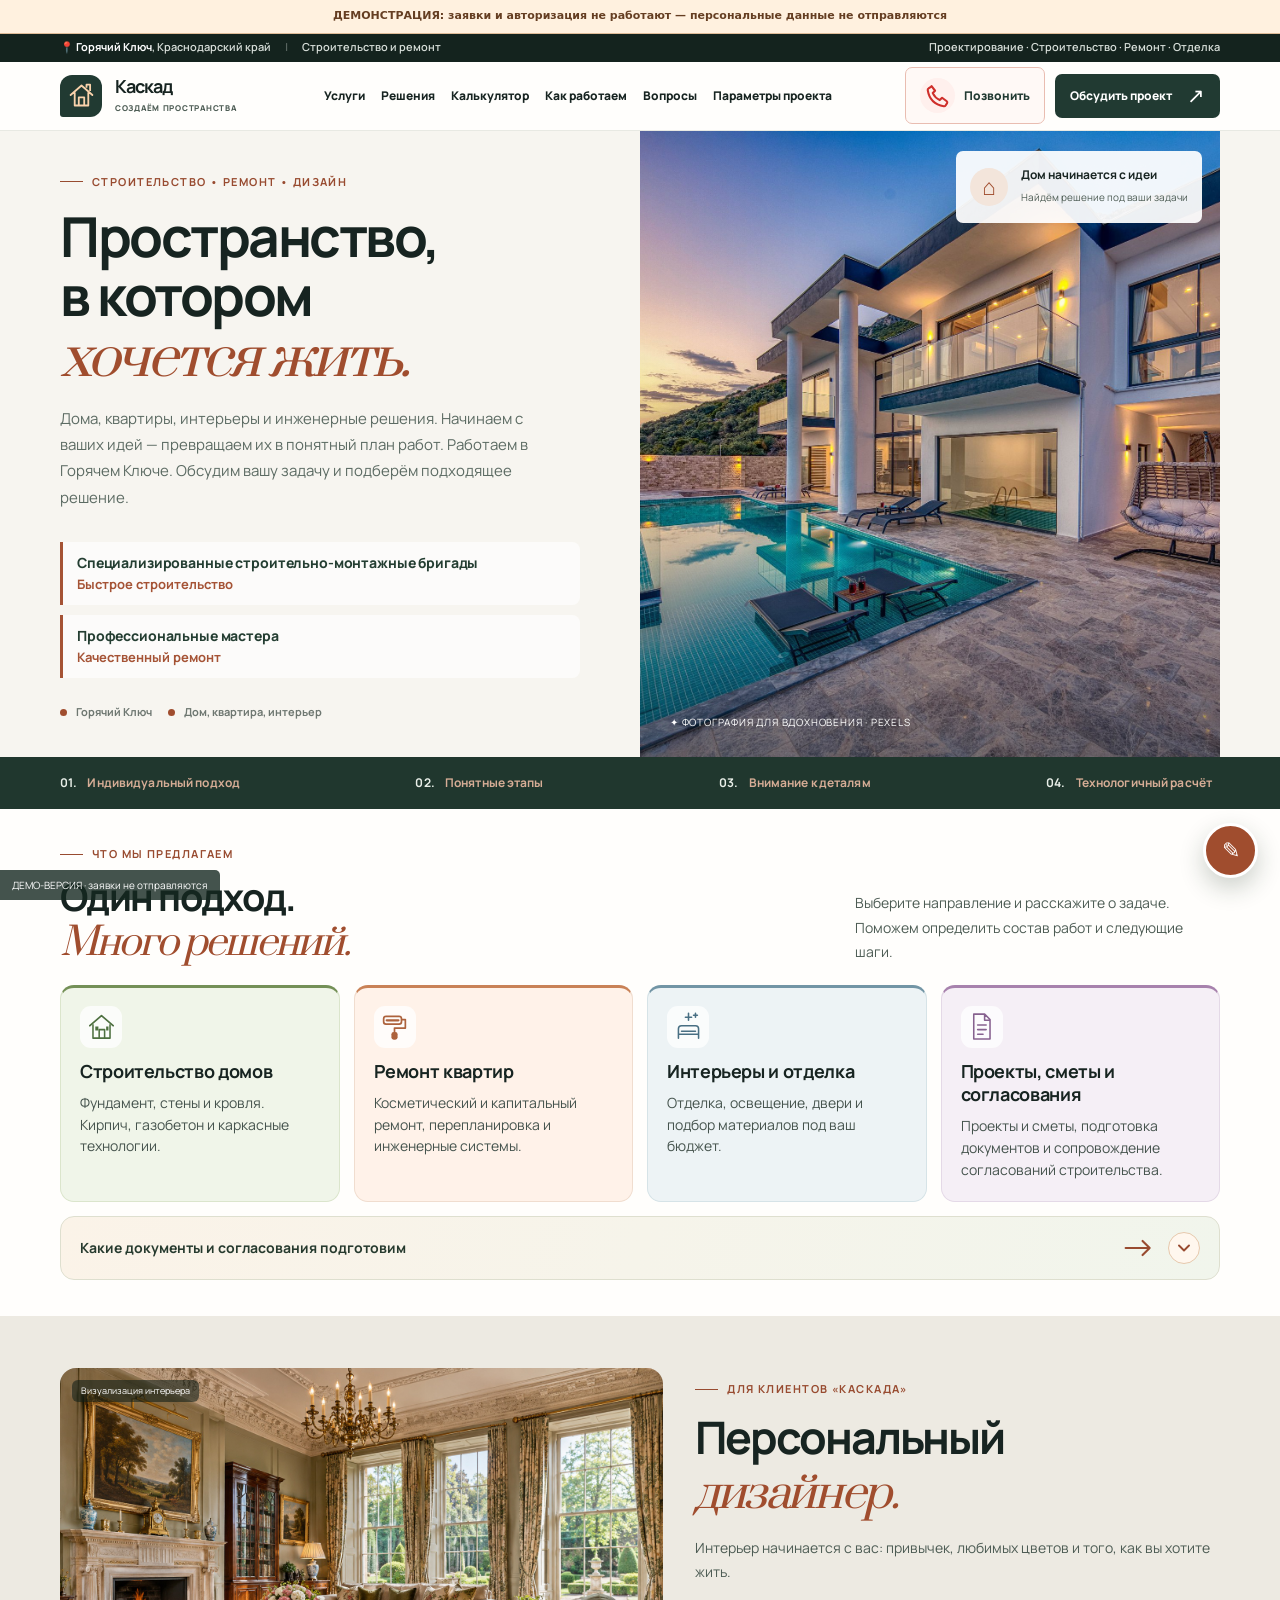
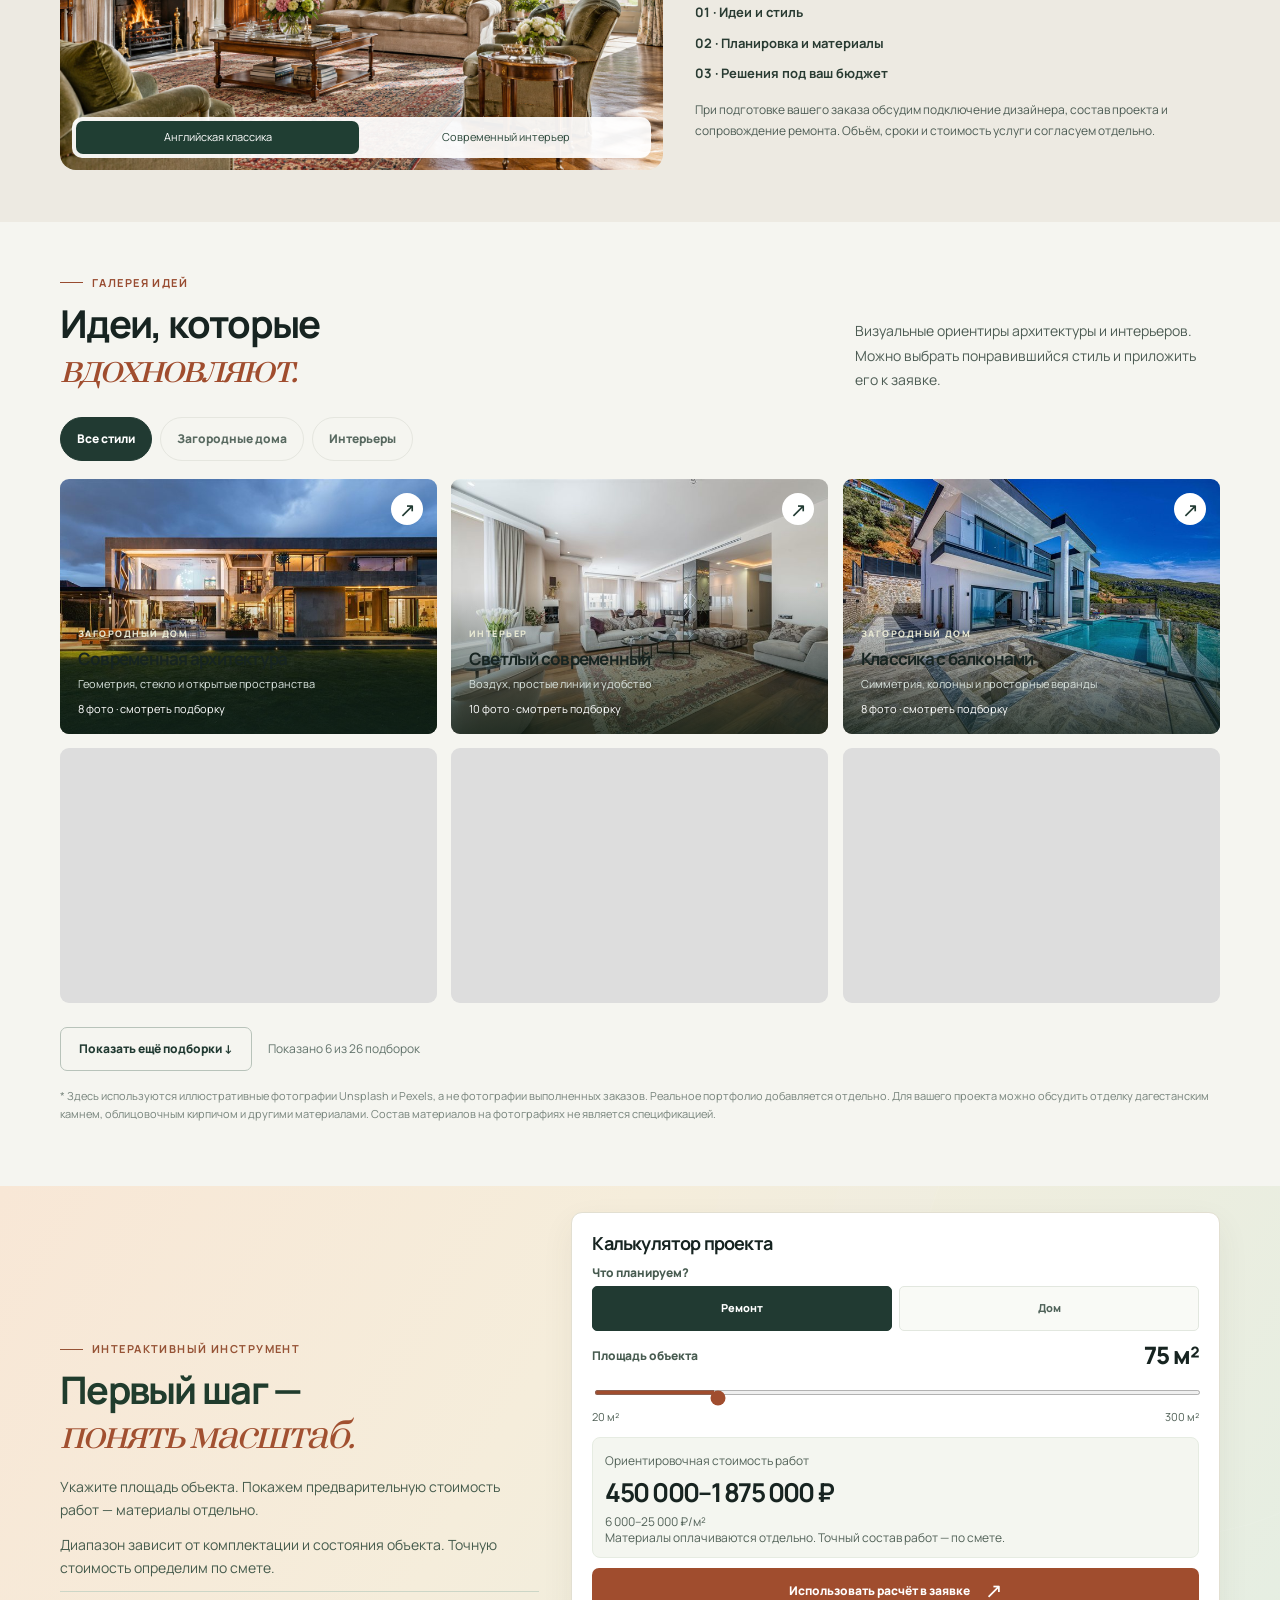
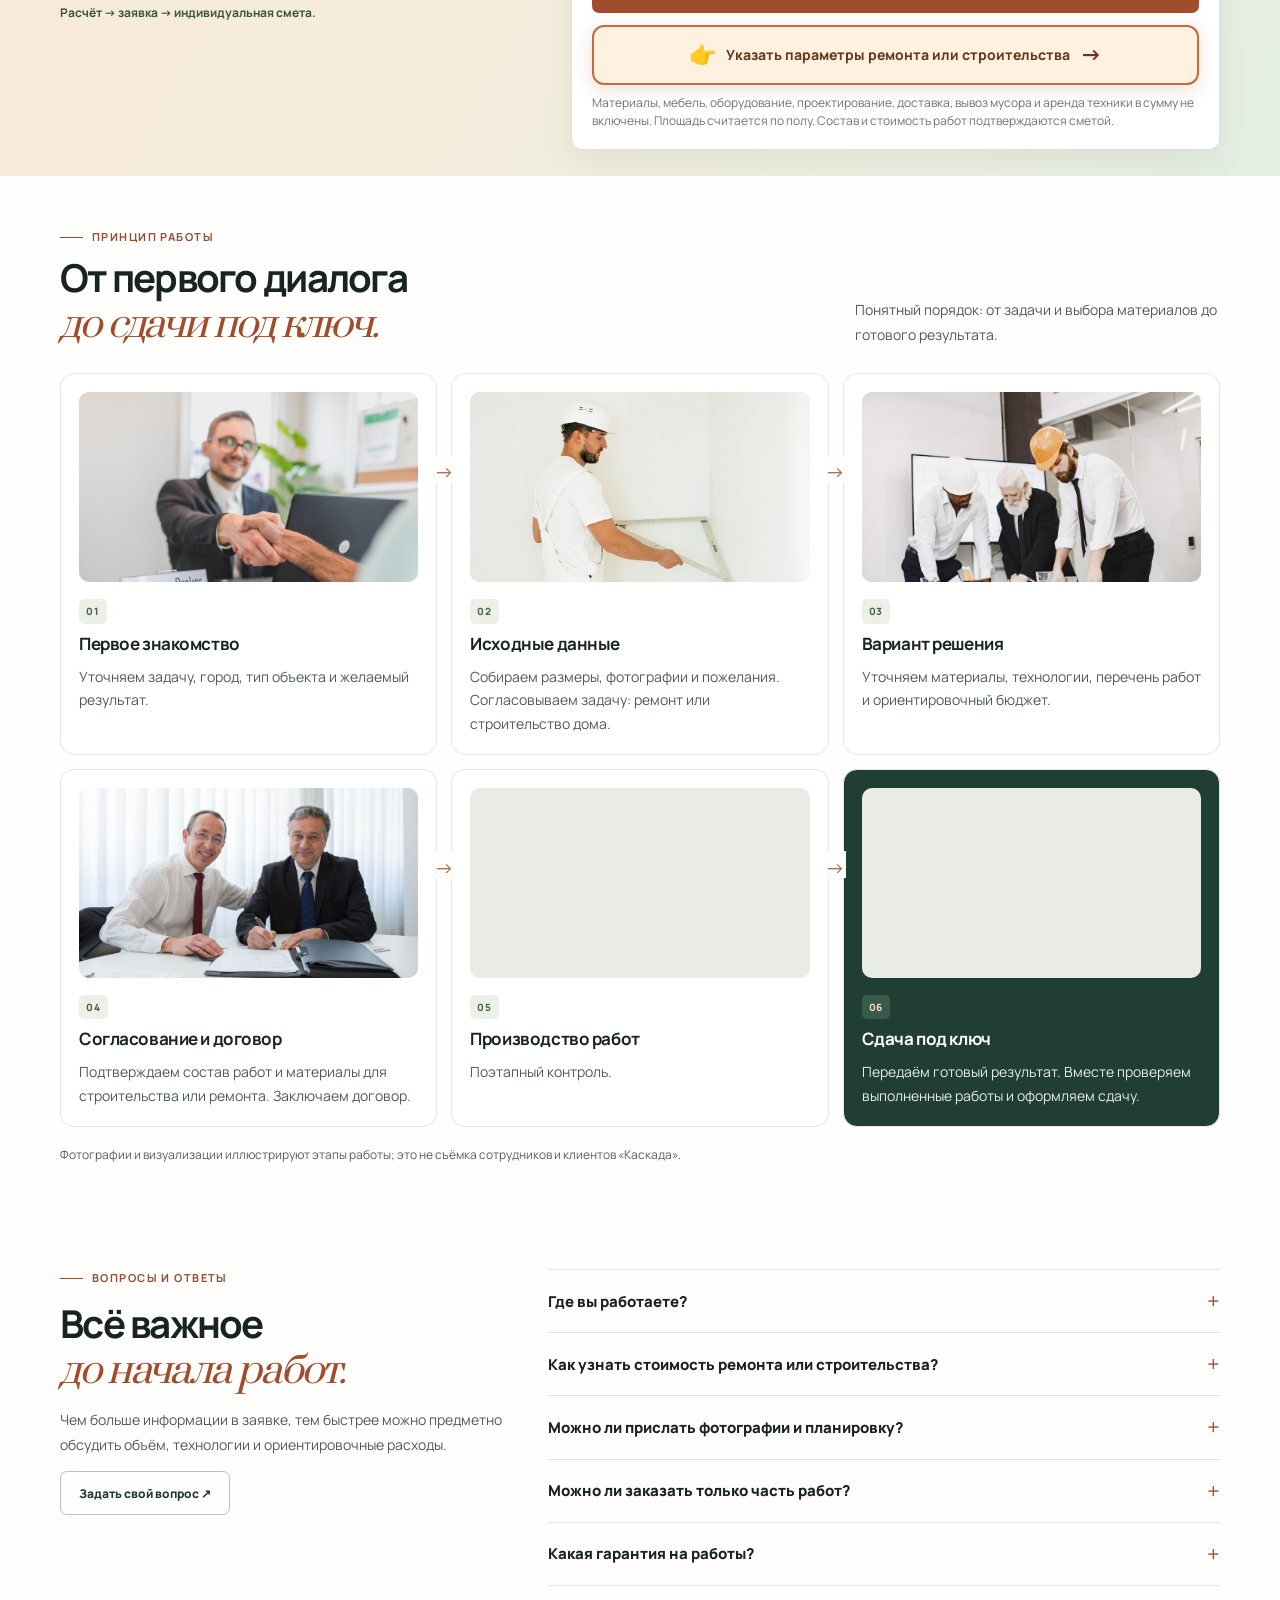
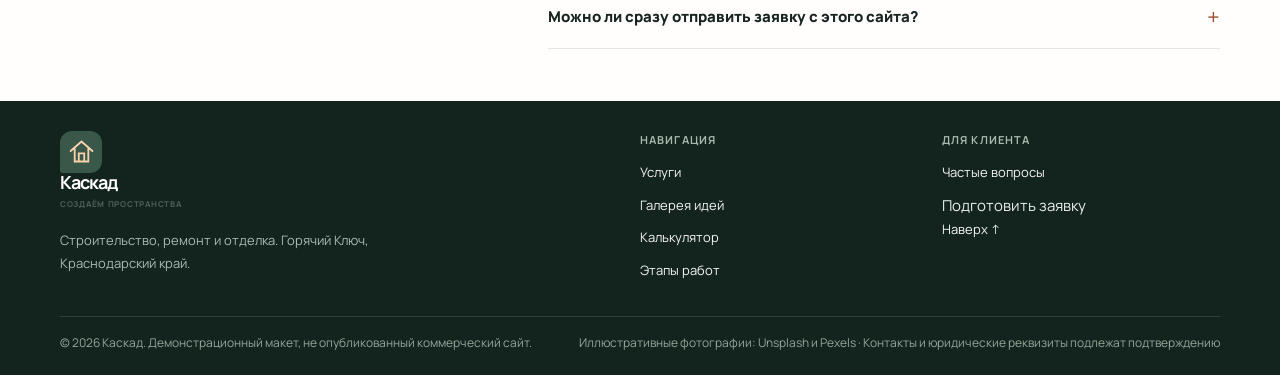
==== commit 1b9dc2f9: "Add construction teams and repair craftsmen highlights; simplify calculator" ====
--- a/index.html
+++ b/index.html
@@ -275,7 +275,14 @@
 @media(max-width:650px){.calculator-grid{grid-template-columns:1fr;gap:18px}.calculator{padding:26px 0}.calculator h2{font-size:31px}.calculator-tips{display:none}.service{display:grid;grid-template-columns:40px minmax(0,1fr);column-gap:13px;padding:16px}.service .service-icon{grid-column:1;grid-row:1/3;margin:0}.service h3,.service p{grid-column:2}.service h3{font-size:18px}.service p{font-size:14px}.documents-details>summary{padding:13px 15px;font-size:13px}.documents-open-cue{gap:6px!important}.documents-pointer{width:25px}.documents-chevron{width:29px;height:29px}}
 @media(max-width:480px){.nav-right [data-kaskad-call]{width:47px;min-width:47px;height:47px;padding:6px}.call-motion{width:33px;height:33px;flex-basis:33px}.call-motion svg{width:27px;height:27px}.calc-panel .input{font-size:16px}.calc-panel{padding:17px}}
 @media(prefers-reduced-motion:reduce){.service-live-icon *,.call-motion svg,.call-motion::after,.documents-pointer{animation:none!important}}
-/* compact-calc-finish */ .calculator{padding:26px 0}.calc-panel{padding:18px 20px}.calc-top{margin-bottom:8px}.calc-top h3{font-size:18px;line-height:1.35;margin:0}.calc-panel .field-title{margin-bottom:5px;line-height:1.45}.calc-panel .segment{margin-bottom:10px}.calc-panel .area-number{font-size:24px;line-height:1.2}.calc-panel .range-row{line-height:1.3}.calc-panel .form-line{margin:10px 0}.calc-panel .input{min-height:44px}.calc-panel .calc-result{padding:10px 12px;margin:10px 0}.calc-panel .calc-result strong{font-size:26px;line-height:1.2;margin:5px 0}.calc-panel .calc-result small,.calc-panel .calc-result>span{font-size:12px;line-height:1.4}.calc-panel .calc-disclaimer{margin-top:9px} @media(max-width:650px){.calculator{padding:24px 0}.calc-panel{padding:17px}.calc-panel .calc-result strong{font-size:24px}} .calculator .calculator-tips strong{color:#36543e}.calculator .calculator-tips{border-color:#ccd6c7}</style>
+/* compact-calc-finish */ .calculator{padding:26px 0}.calc-panel{padding:18px 20px}.calc-top{margin-bottom:8px}.calc-top h3{font-size:18px;line-height:1.35;margin:0}.calc-panel .field-title{margin-bottom:5px;line-height:1.45}.calc-panel .segment{margin-bottom:10px}.calc-panel .area-number{font-size:24px;line-height:1.2}.calc-panel .range-row{line-height:1.3}.calc-panel .form-line{margin:10px 0}.calc-panel .input{min-height:44px}.calc-panel .calc-result{padding:10px 12px;margin:10px 0}.calc-panel .calc-result strong{font-size:26px;line-height:1.2;margin:5px 0}.calc-panel .calc-result small,.calc-panel .calc-result>span{font-size:12px;line-height:1.4}.calc-panel .calc-disclaimer{margin-top:9px} @media(max-width:650px){.calculator{padding:24px 0}.calc-panel{padding:17px}.calc-panel .calc-result strong{font-size:24px}} .calculator .calculator-tips strong{color:#36543e}.calculator .calculator-tips{border-color:#ccd6c7}
+  .hero-benefits{display:grid;gap:10px;margin-top:23px;max-width:520px}
+  .hero-benefit{display:flex;flex-direction:column;gap:2px;padding:11px 14px;border-left:3px solid #a55335;background:rgba(255,255,255,.68);border-radius:0 8px 8px 0;line-height:1.45}
+  .hero-benefit strong{font-size:14px;font-weight:750;color:#243e32;letter-spacing:-.01em}
+  .hero-benefit span{font-size:13px;color:#a55335;font-weight:700}
+  .hero-benefits+.hero-notes{margin-top:25px}
+  @media(max-width:550px){.hero-benefits{margin-top:19px;gap:8px}.hero-benefit{padding:10px 12px}.hero-benefit strong{font-size:13px}.hero-benefit span{font-size:12px}.hero-benefits+.hero-notes{margin-top:23px}}
+</style>
 <script src="preview-runtime.js"></script>
 </head>
 <body>
@@ -299,6 +306,10 @@
       <h1>Пространство,<br>в котором<br><span class="serif">хочется жить.</span></h1>
       <p>Дома, квартиры, интерьеры и инженерные решения. Начинаем с ваших идей — превращаем их в понятный план работ. Работаем в Горячем Ключе. Обсудим вашу задачу и подберём подходящее решение.</p>
 
+      <div class="hero-benefits" aria-label="Наши преимущества">
+        <div class="hero-benefit"><strong>Специализированные строительно-монтажные бригады</strong><span>Быстрое строительство</span></div>
+        <div class="hero-benefit"><strong>Профессиональные мастера</strong><span>Качественный ремонт</span></div>
+      </div>
       <div class="hero-notes"><span><i class="dot"></i> Горячий Ключ</span><span><i class="dot"></i> Дом, квартира, интерьер</span></div>
     </div>
     <div class="hero-media"><img src="assets/ideas/p-31817157.jpg" alt="Двухэтажная вилла с бассейном — фотография для вдохновения" loading="eager"><div class="hero-badge"><span class="icon">⌂</span><div><strong>Дом начинается с идеи</strong><span>Найдём решение под ваши задачи</span></div></div><div class="hero-caption">✦ Фотография для вдохновения · Pexels</div></div>
@@ -347,11 +358,11 @@
 </div><div style="display:flex;align-items:center;gap:16px;flex-wrap:wrap;margin-top:24px"><button type="button" class="btn btn-outline" id="moreIdeas">Показать ещё подборки ↓</button><span id="galleryStatus" style="font-size:12px;color:#62736b" aria-live="polite"></span></div><p class="portfolio-note">* Здесь используются иллюстративные фотографии Unsplash и Pexels, а не фотографии выполненных заказов. Реальное портфолио добавляется отдельно. Для вашего проекта можно обсудить отделку дагестанским камнем, облицовочным кирпичом и другими материалами. Состав материалов на фотографиях не является спецификацией.</p>
   </div></section>
   <section class="section calculator" id="calculator"><div class="container calculator-grid">
-    <div><div class="eyebrow" style="color:#ddb79c">Интерактивный инструмент</div><h2>Первый шаг —<br><span class="serif">понять масштаб.</span></h2><p class="calculator-intro">Укажите площадь и состав работ. Покажем предварительную стоимость работ — материалы отдельно.</p><p class="calculator-intro">Диапазон зависит от комплектации и состояния объекта. Точную стоимость определим по смете.</p><div class="calculator-tips"><strong>Расчёт → заявка → индивидуальная смета.</strong></div></div>
+    <div><div class="eyebrow" style="color:#ddb79c">Интерактивный инструмент</div><h2>Первый шаг —<br><span class="serif">понять масштаб.</span></h2><p class="calculator-intro">Укажите площадь объекта. Покажем предварительную стоимость работ — материалы отдельно.</p><p class="calculator-intro">Диапазон зависит от комплектации и состояния объекта. Точную стоимость определим по смете.</p><div class="calculator-tips"><strong>Расчёт → заявка → индивидуальная смета.</strong></div></div>
     <div class="calc-panel"><div class="calc-top"><h3>Калькулятор проекта</h3></div>
       <label class="field-title">Что планируем?</label><div class="segment" id="calcType"><button class="active" data-kind="renovation">Ремонт</button><button data-kind="house">Дом</button></div>
       <div class="range-row"><label class="field-title" for="area">Площадь объекта</label><span class="area-number" id="areaValue">75 м²</span></div><input id="area" type="range" min="20" max="300" step="5" value="75"><div class="scale-row"><span id="areaMin">20 м²</span><span id="areaMax">300 м²</span></div>
-      <div class="form-line"><div><label class="field-title" for="calcLevel">Состав работ</label><select class="input" id="calcLevel"><option value="base">Косметический</option><option value="comfort" selected>Широкий ориентир</option><option value="premium">По дизайн-проекту</option></select></div><div><label class="field-title" for="calcRegion">Регион</label><select class="input" id="calcRegion"><option value="south">Горячий Ключ</option></select></div></div>
+
       <div class="calc-result"><span>Ориентировочная стоимость работ</span><strong id="calcMoney">—</strong><small id="calcRate"></small><small>Материалы оплачиваются отдельно. Точный состав работ — по смете.</small></div>
       <button class="btn btn-terra" id="estimateBtn">Использовать расчёт в заявке <span class="btn-arrow">↗</span></button><p class="calc-disclaimer">Материалы, мебель, оборудование, проектирование, доставка, вывоз мусора и аренда техники в сумму не включены. Площадь считается по полу. Состав и стоимость работ подтверждаются сметой.</p>
     </div>
@@ -421,15 +432,14 @@
   let touchX=null,touchY=null;one('#bigImage').addEventListener('touchstart',e=>{touchX=e.changedTouches[0].clientX;touchY=e.changedTouches[0].clientY},{passive:true});one('#bigImage').addEventListener('touchend',e=>{if(touchX===null)return;const dx=e.changedTouches[0].clientX-touchX,dy=e.changedTouches[0].clientY-touchY;if(Math.abs(dx)>50&&Math.abs(dx)>Math.abs(dy)*1.3)showPhoto(activePhoto+(dx<0?1:-1));touchX=null},{passive:true});
   one('#chooseIdea').addEventListener('click',()=>{const photo=albums[activeAlbum][activePhoto];const card=all('.project')[activeAlbum];closeModal(imgModal);one('#leadService').value=card.dataset.category==='house'?'Строительство дома, коттеджа или виллы':'Интерьеры и отделка';const value='Мне нравится идея: '+photo.title+'. Фотография: '+photo.src;one('#leadComment').value=(one('#leadComment').value+'\n'+value).trim();one('#leadOutput').classList.add('hidden');openModal(request)});
 
-  let kind='renovation';const area=one('#area'),kindBtns=all('[data-kind]'),level=one('#calcLevel'),region=one('#calcRegion');
+  let kind='renovation';const area=one('#area'),kindBtns=all('[data-kind]');
   const rates={renovation:{base:[6000,11000],comfort:[6000,25000],premium:[15000,40000]},house:{base:[6500,20000],comfort:[6500,45000],premium:[18000,55000]}};
-  const factors={south:1,central:1.08,major:1.35,other:1.13};
   const fnum=n=>Math.round(n/1000)*1000;const fmt=n=>new Intl.NumberFormat('ru-RU').format(n);
   let latestEstimate='';
-  function recalc(){const n=Number(area.value);one('#areaValue').textContent=n+' м²';const band=rates[kind][level.value],factor=factors[region.value];const low=fnum(n*band[0]*factor),high=fnum(n*band[1]*factor);latestEstimate=fmt(low)+'–'+fmt(high)+' ₽';one('#calcMoney').textContent=latestEstimate;one('#calcRate').textContent=fmt(band[0])+'–'+fmt(band[1])+' ₽/м²';}
-  kindBtns.forEach(btn=>btn.addEventListener('click',()=>{kind=btn.dataset.kind;const labels=kind==='house'?['Коробка / базовые работы','Широкий ориентир','Индивидуальный проект']:['Косметический','Широкий ориентир','По дизайн-проекту'];Array.from(level.options).forEach((o,i)=>o.text=labels[i]);kindBtns.forEach(b=>b.classList.toggle('active',b===btn));if(kind==='house'){area.min=40;area.max=400;area.value=120}else{area.min=20;area.max=300;area.value=75}one('#areaMin').textContent=area.min+' м²';one('#areaMax').textContent=area.max+' м²';recalc()}));
-  [area,level,region].forEach(x=>x.addEventListener('input',recalc));recalc();
-  one('#estimateBtn').addEventListener('click',()=>{const titles={renovation:'Ремонт квартиры',house:'Строительство дома, коттеджа или виллы',};one('#leadService').value=titles[kind];const text='Предварительный расчёт: '+titles[kind]+', '+area.value+' м²; уровень: '+level.options[level.selectedIndex].text+'; регион: '+region.options[region.selectedIndex].text+'; ориентир за работу БЕЗ МАТЕРИАЛОВ: '+latestEstimate+'. Материалы и дополнительные расходы оплачиваются отдельно; сложный проект может стоить дороже.';one('#leadComment').value=one('#leadComment').value?one('#leadComment').value+'\n'+text:text;openModal(request);notify('Параметры расчёта добавлены в заявку.')});
+  function recalc(){const n=Number(area.value);one('#areaValue').textContent=n+' м²';const band=rates[kind].comfort,factor=1;const low=fnum(n*band[0]*factor),high=fnum(n*band[1]*factor);latestEstimate=fmt(low)+'–'+fmt(high)+' ₽';one('#calcMoney').textContent=latestEstimate;one('#calcRate').textContent=fmt(band[0])+'–'+fmt(band[1])+' ₽/м²';}
+  kindBtns.forEach(btn=>btn.addEventListener('click',()=>{kind=btn.dataset.kind;kindBtns.forEach(b=>b.classList.toggle('active',b===btn));if(kind==='house'){area.min=40;area.max=400;area.value=120}else{area.min=20;area.max=300;area.value=75}one('#areaMin').textContent=area.min+' м²';one('#areaMax').textContent=area.max+' м²';recalc()}));
+  area.addEventListener('input',recalc);recalc();
+  one('#estimateBtn').addEventListener('click',()=>{const titles={renovation:'Ремонт квартиры',house:'Строительство дома, коттеджа или виллы',};one('#leadService').value=titles[kind];const text='Предварительный расчёт: '+titles[kind]+', '+area.value+' м²; ориентир за работу БЕЗ МАТЕРИАЛОВ: '+latestEstimate+'. Материалы и дополнительные расходы оплачиваются отдельно; сложный проект может стоить дороже.';one('#leadComment').value=one('#leadComment').value?one('#leadComment').value+'\n'+text:text;openModal(request);notify('Параметры расчёта добавлены в заявку.')});
   let currentLead='';
   const leadForm=one('#leadForm');
   leadForm.addEventListener('submit',e=>{e.preventDefault();if(!leadForm.reportValidity())return;const details=one('#leadComment').value.trim();
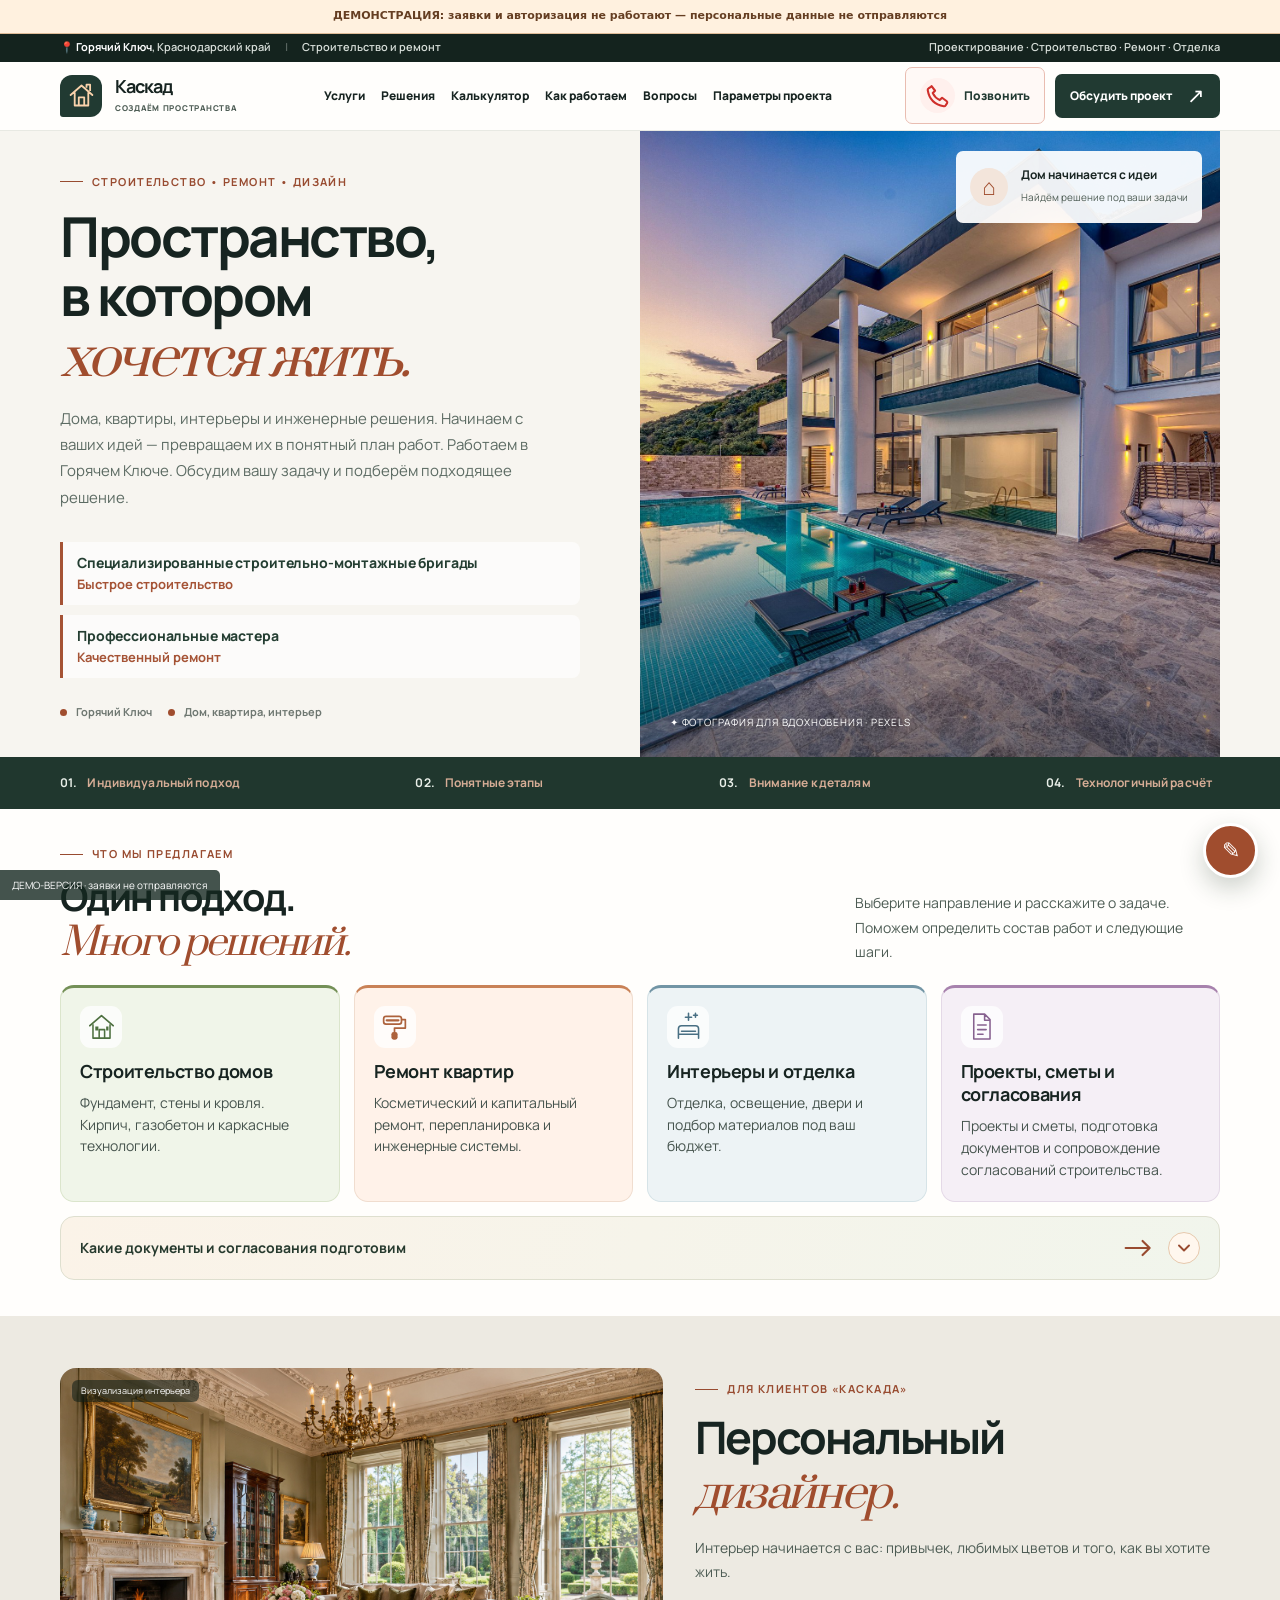
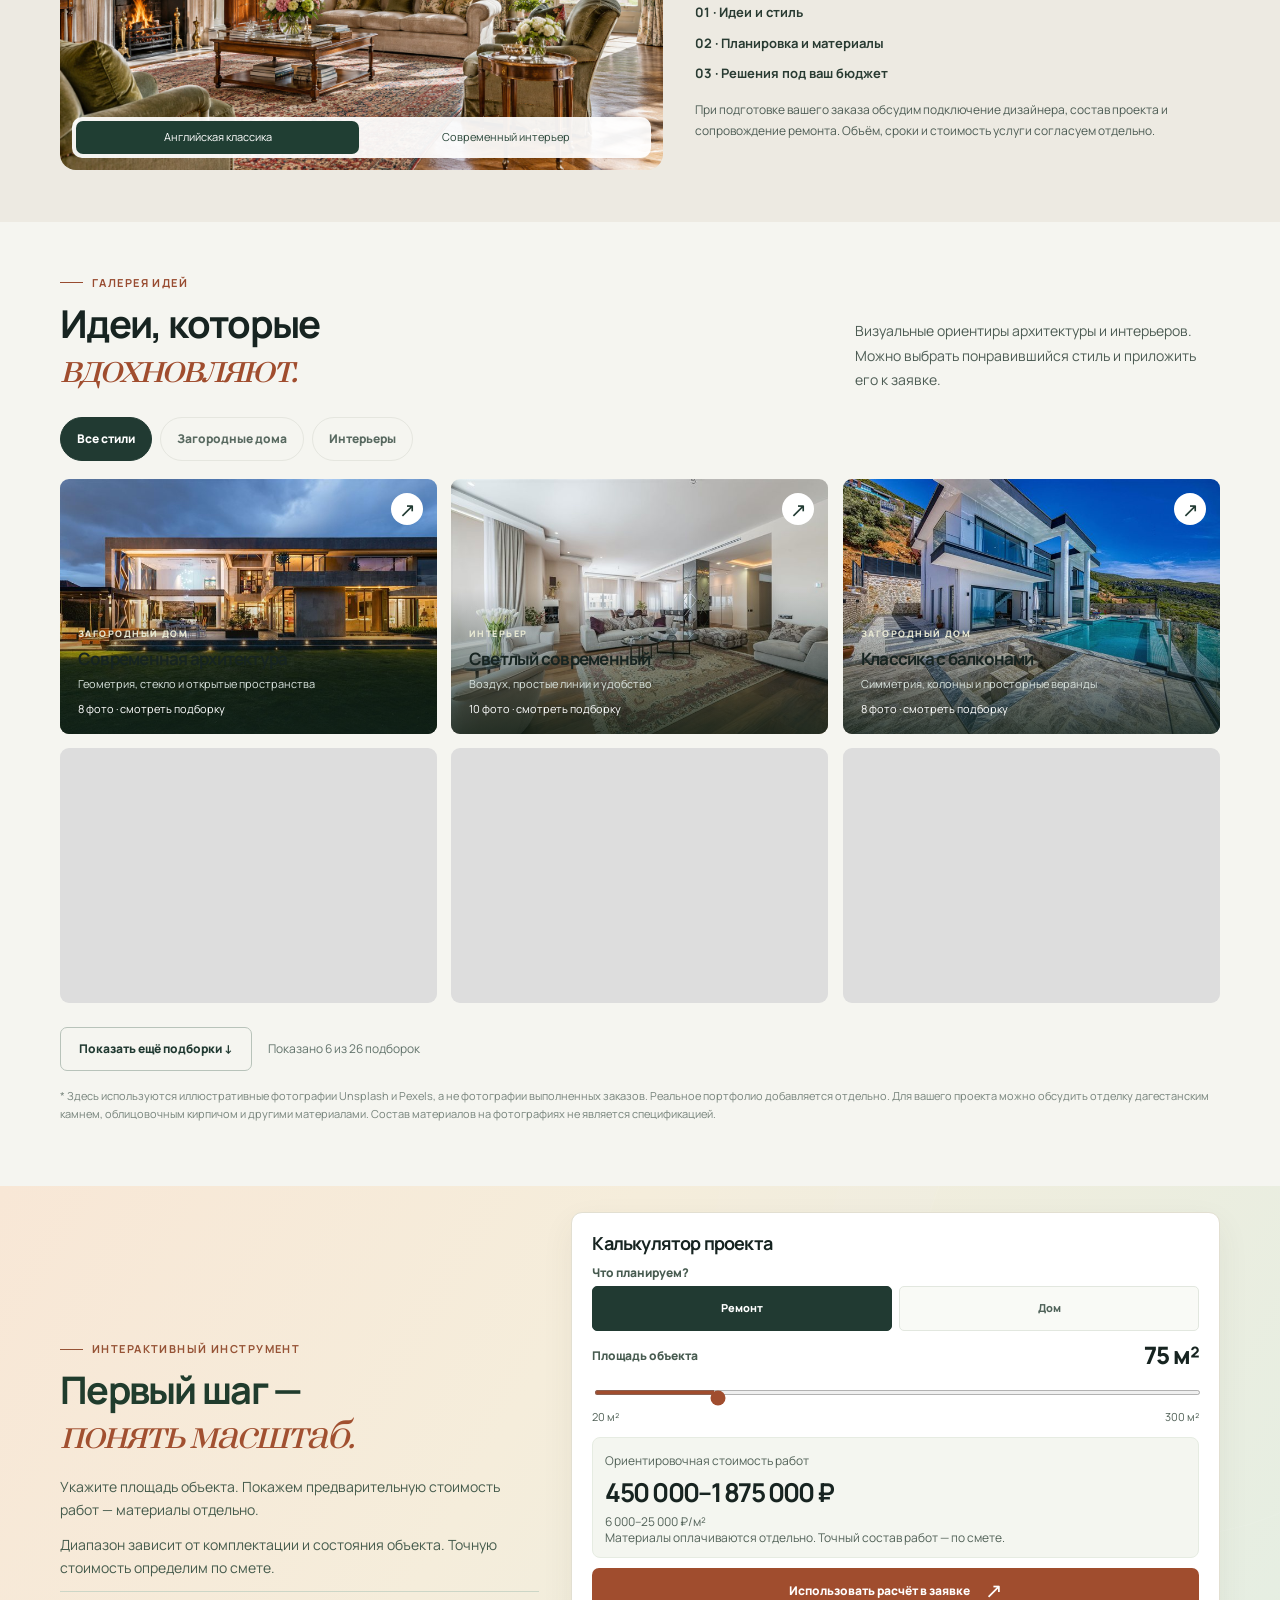
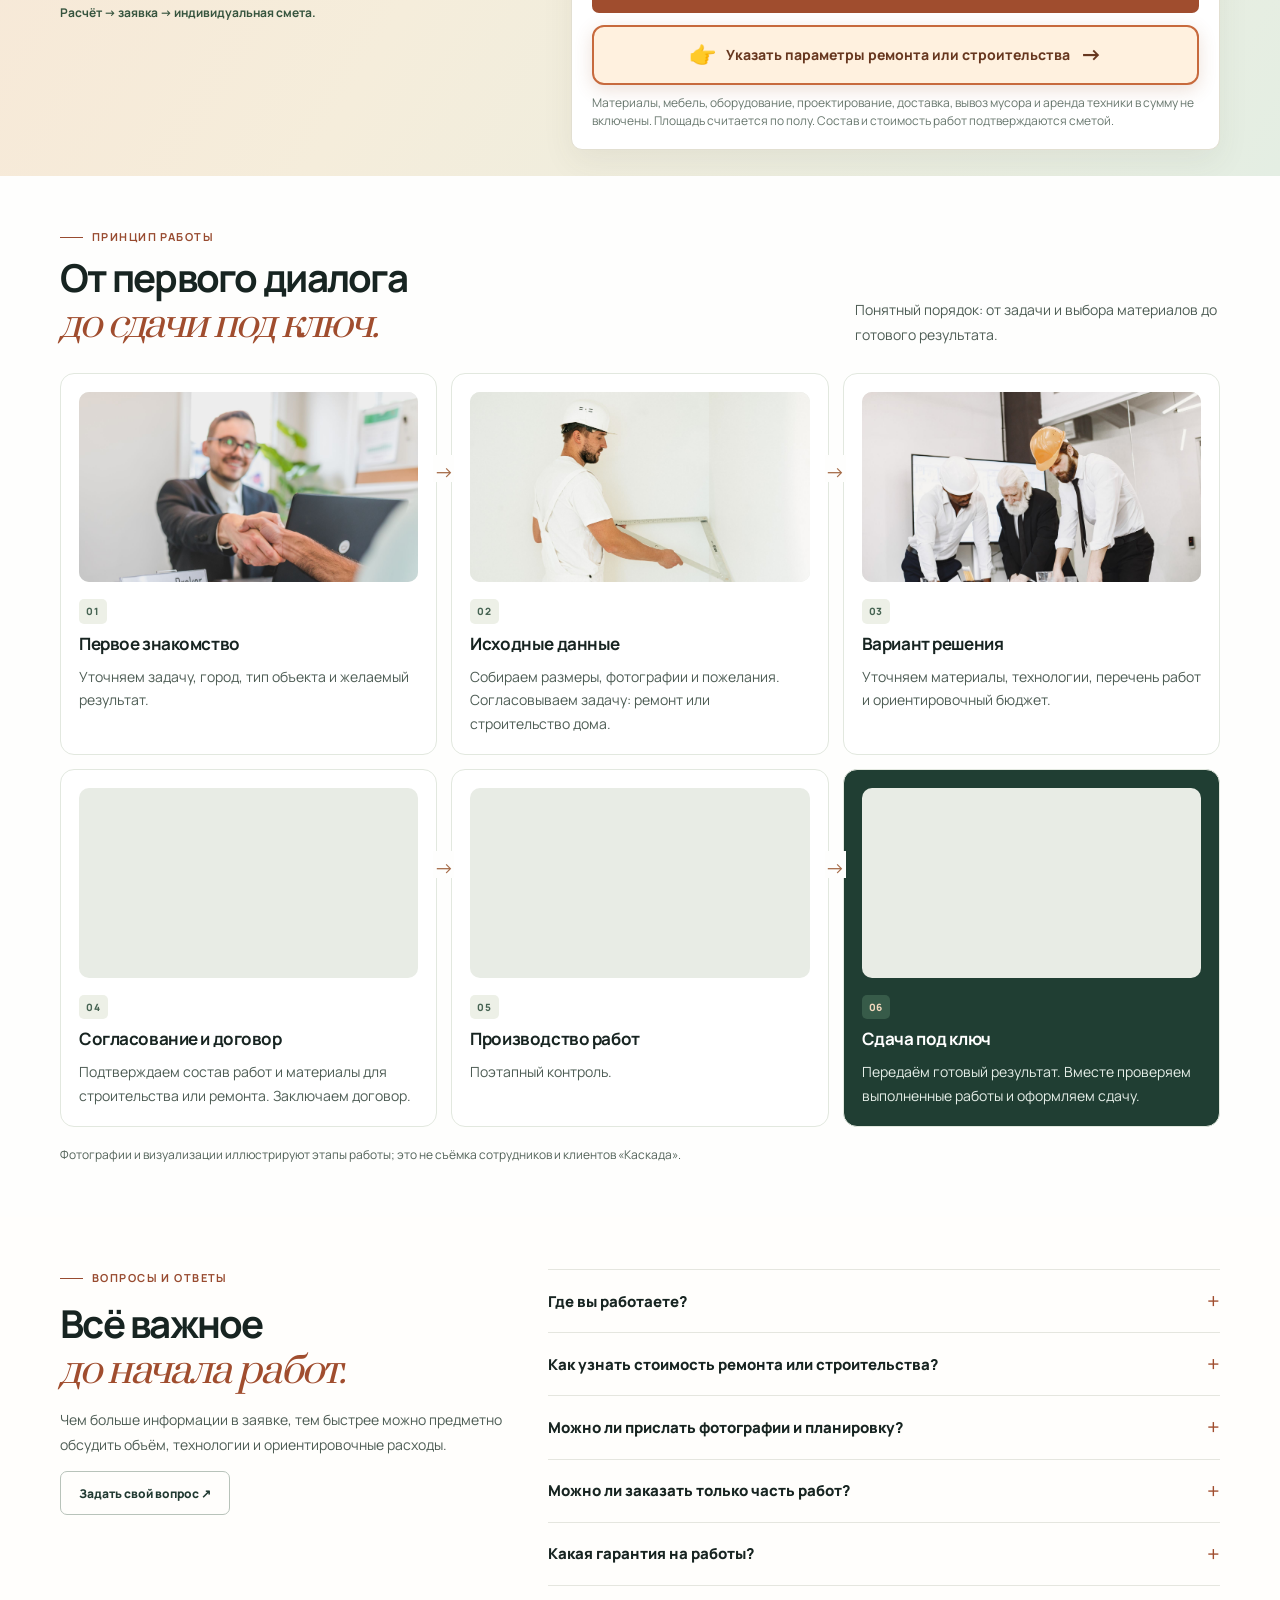
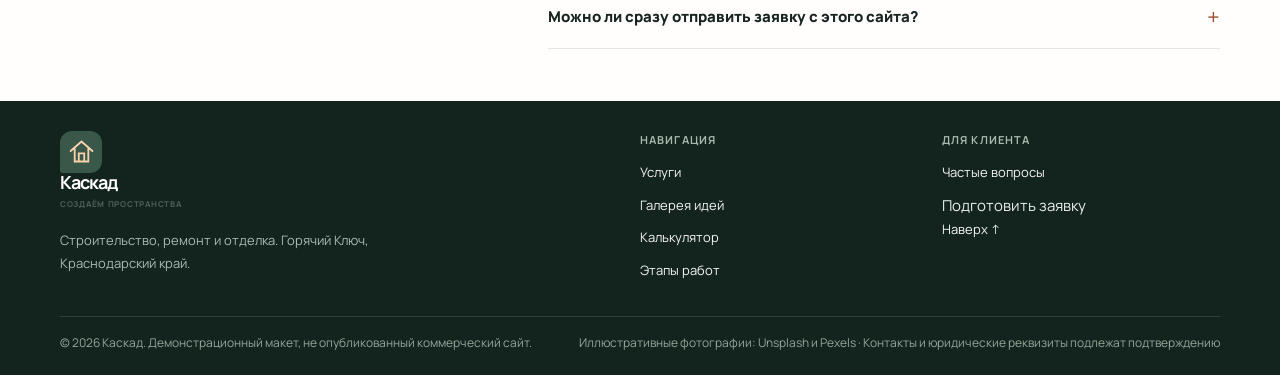
==== commit 4abd32e2: "chore(kaskad): keep legacy demo accessible but noindex search results" ====
--- a/index.html
+++ b/index.html
@@ -3,6 +3,7 @@
 <head>
   <meta charset="UTF-8">
   <meta name="viewport" content="width=device-width,initial-scale=1,viewport-fit=cover">
+  <meta name="robots" content="noindex, nofollow">
   <meta name="theme-color" content="#14201e">
   <meta name="description" content="Каскад — строительство домов, ремонт и отделка. Горячий Ключ, Краснодарский край. Обсудите строительство дома, ремонт квартиры или отделку.">
   <title>Каскад — пространство, в котором хочется жить</title>
